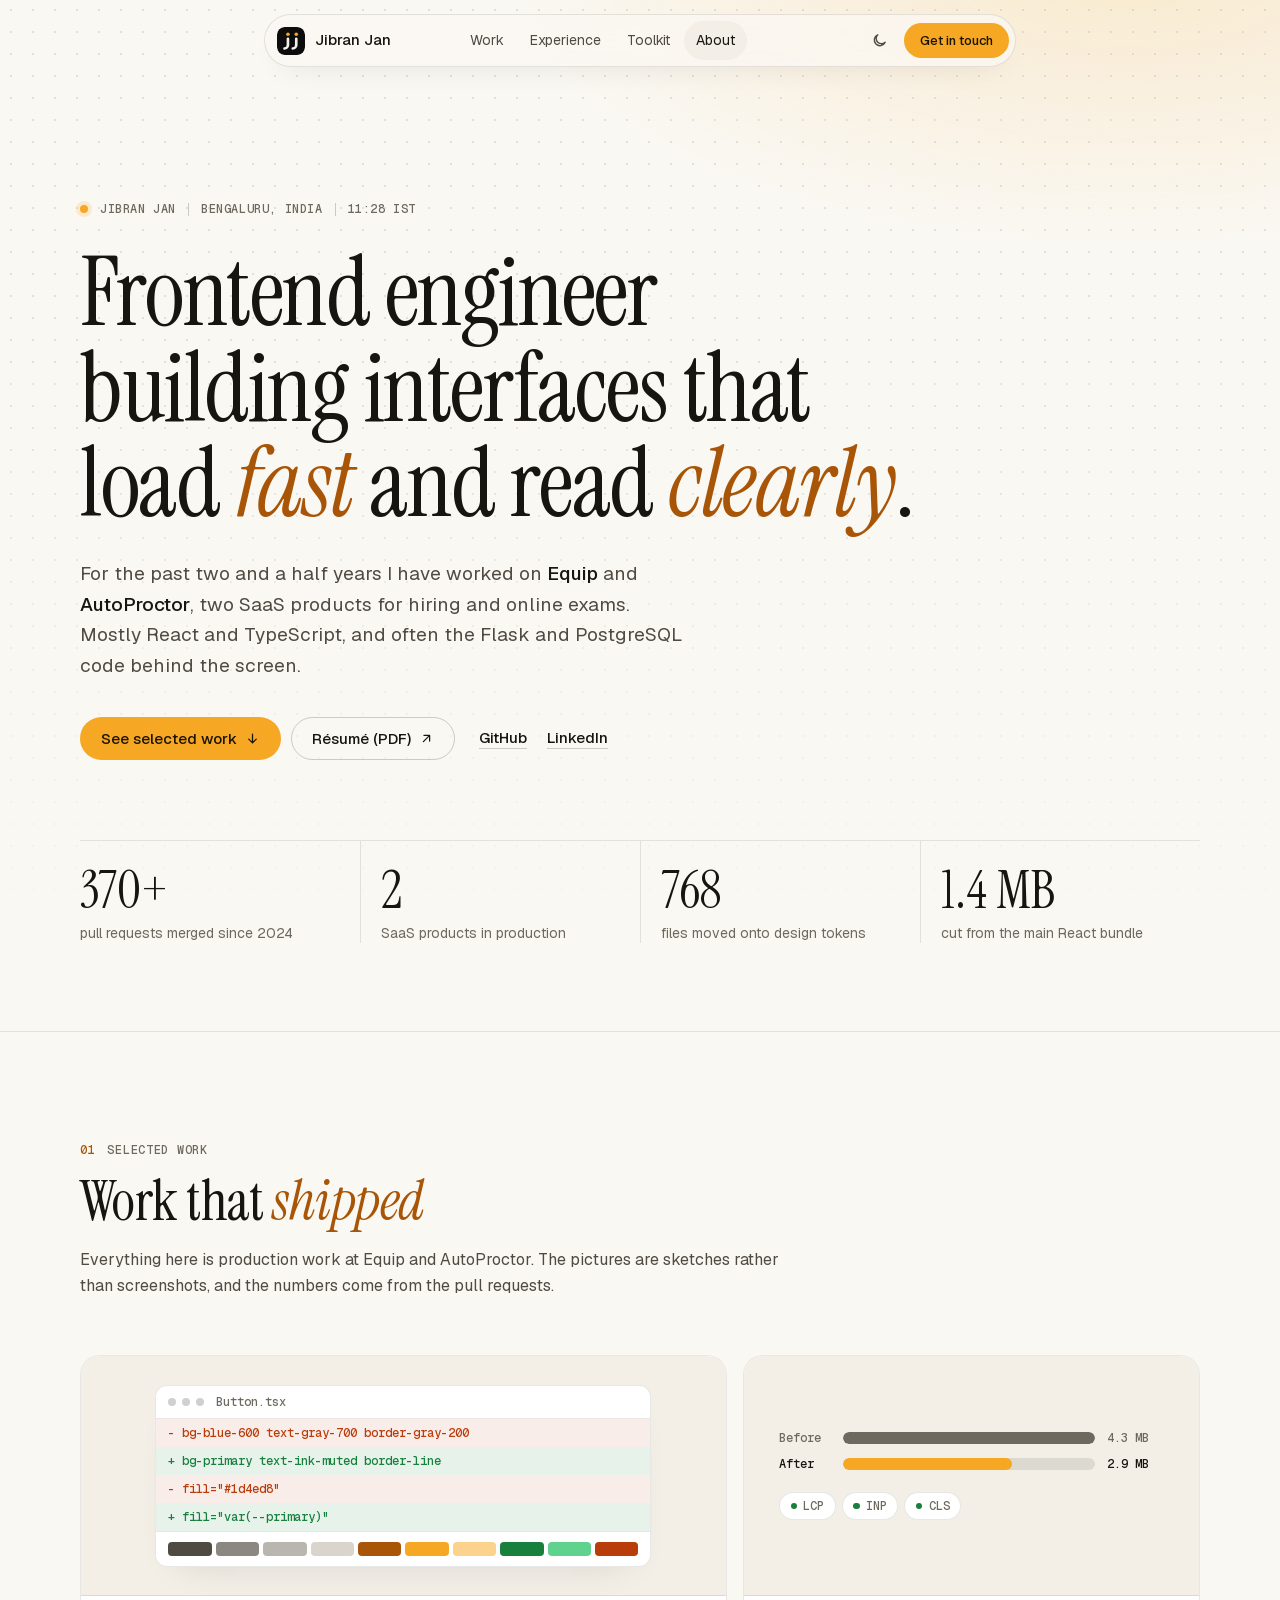
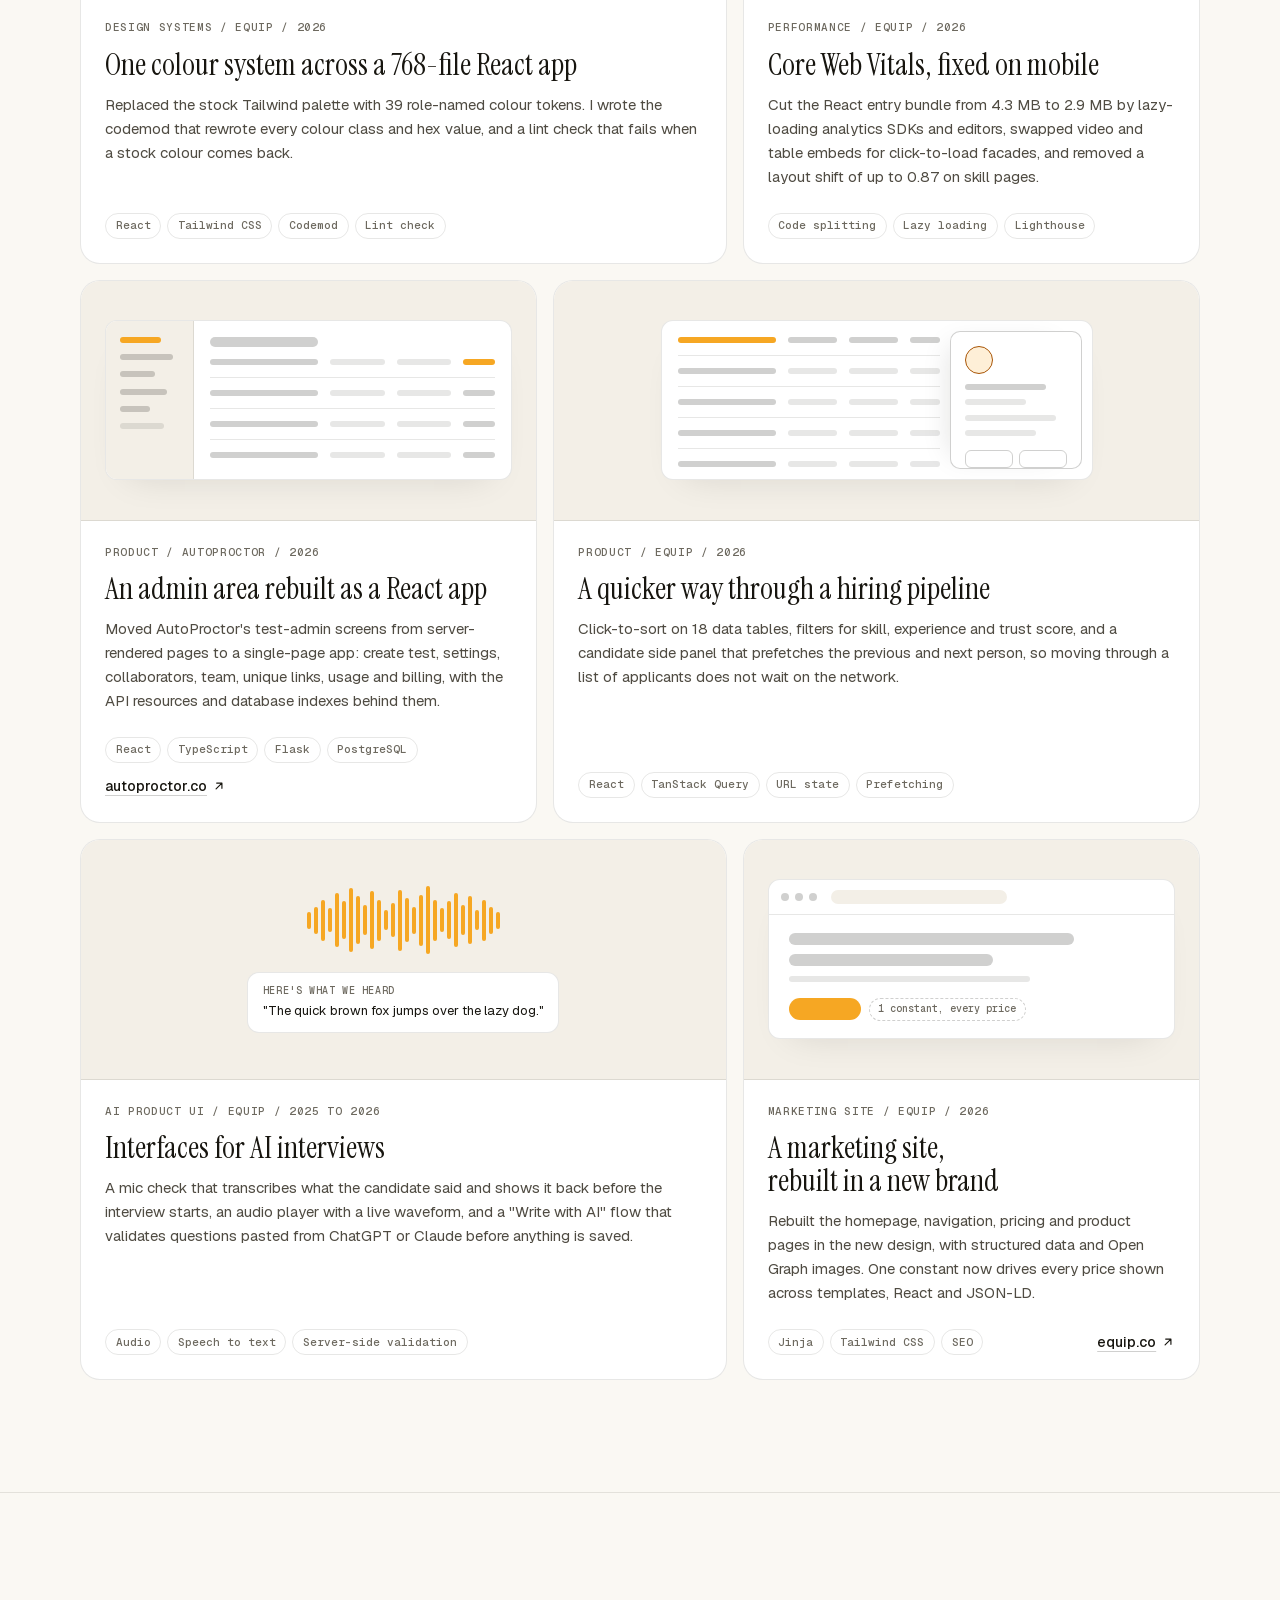
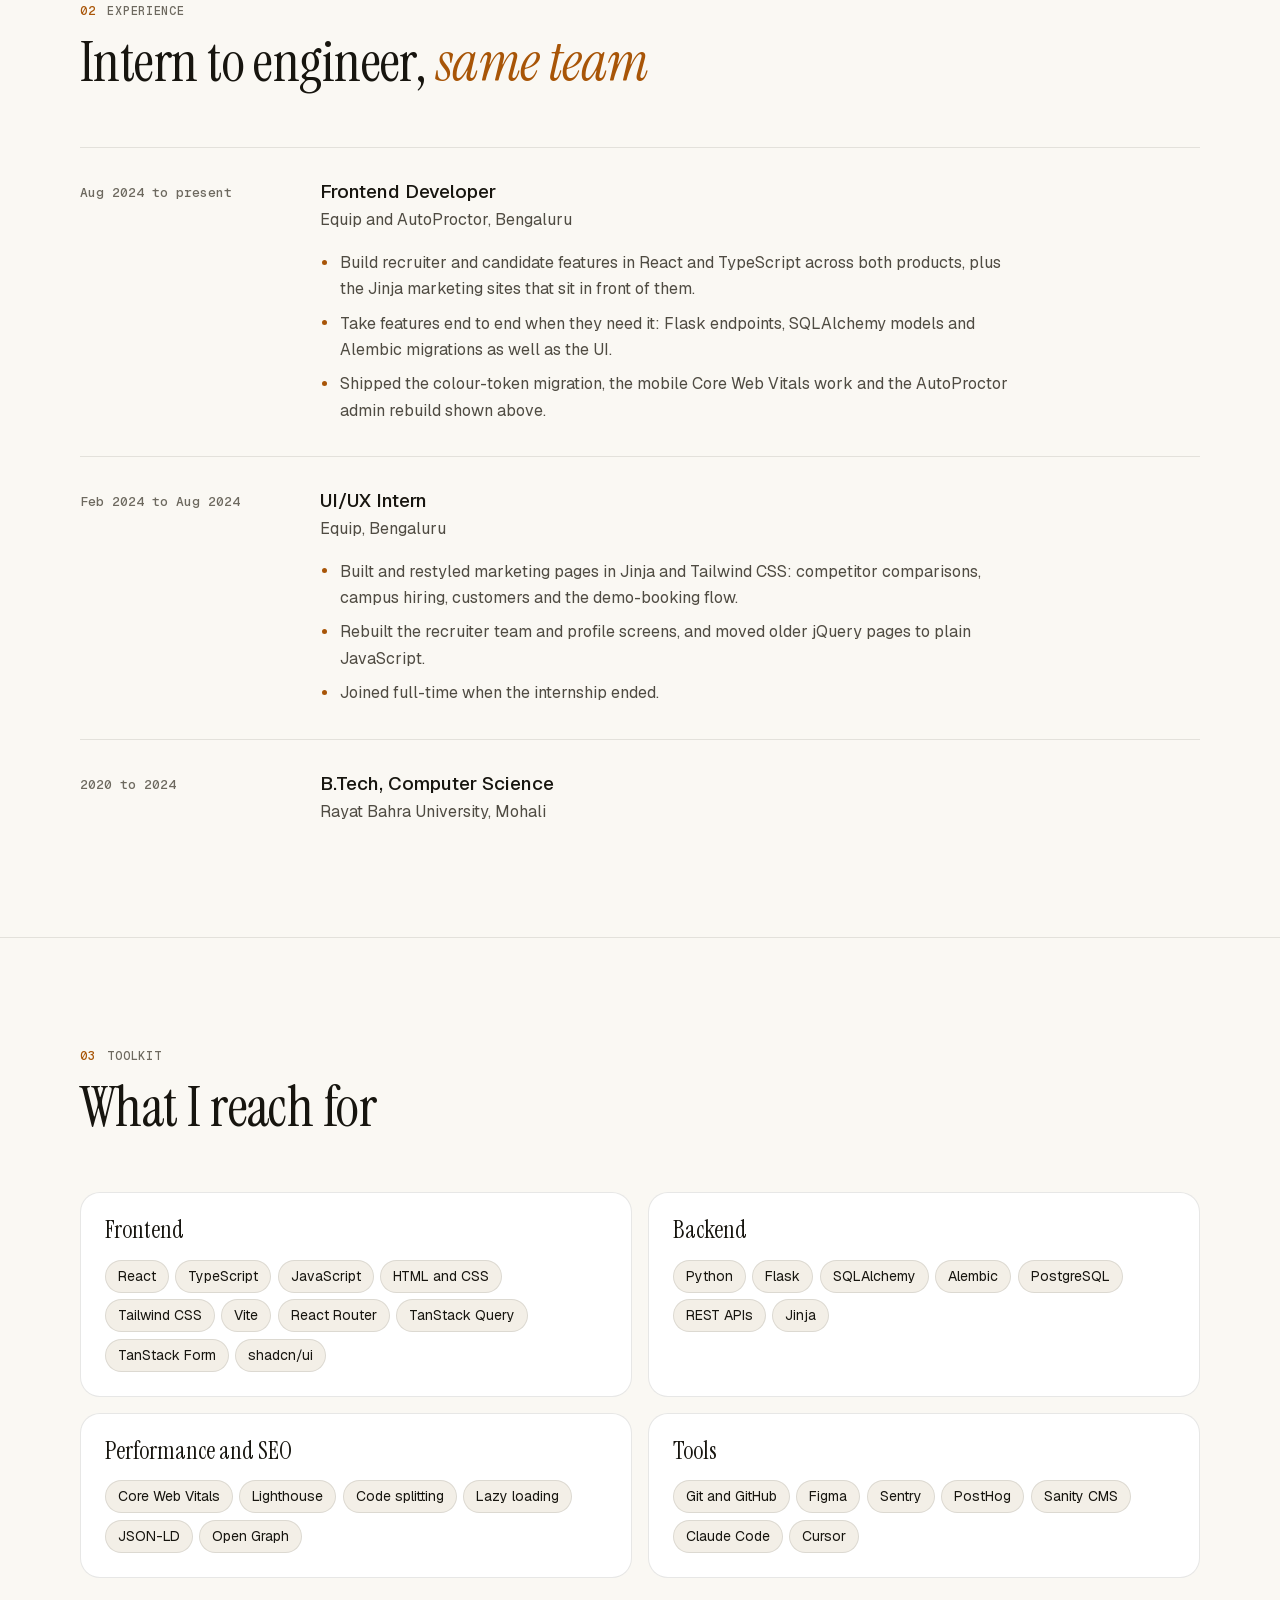
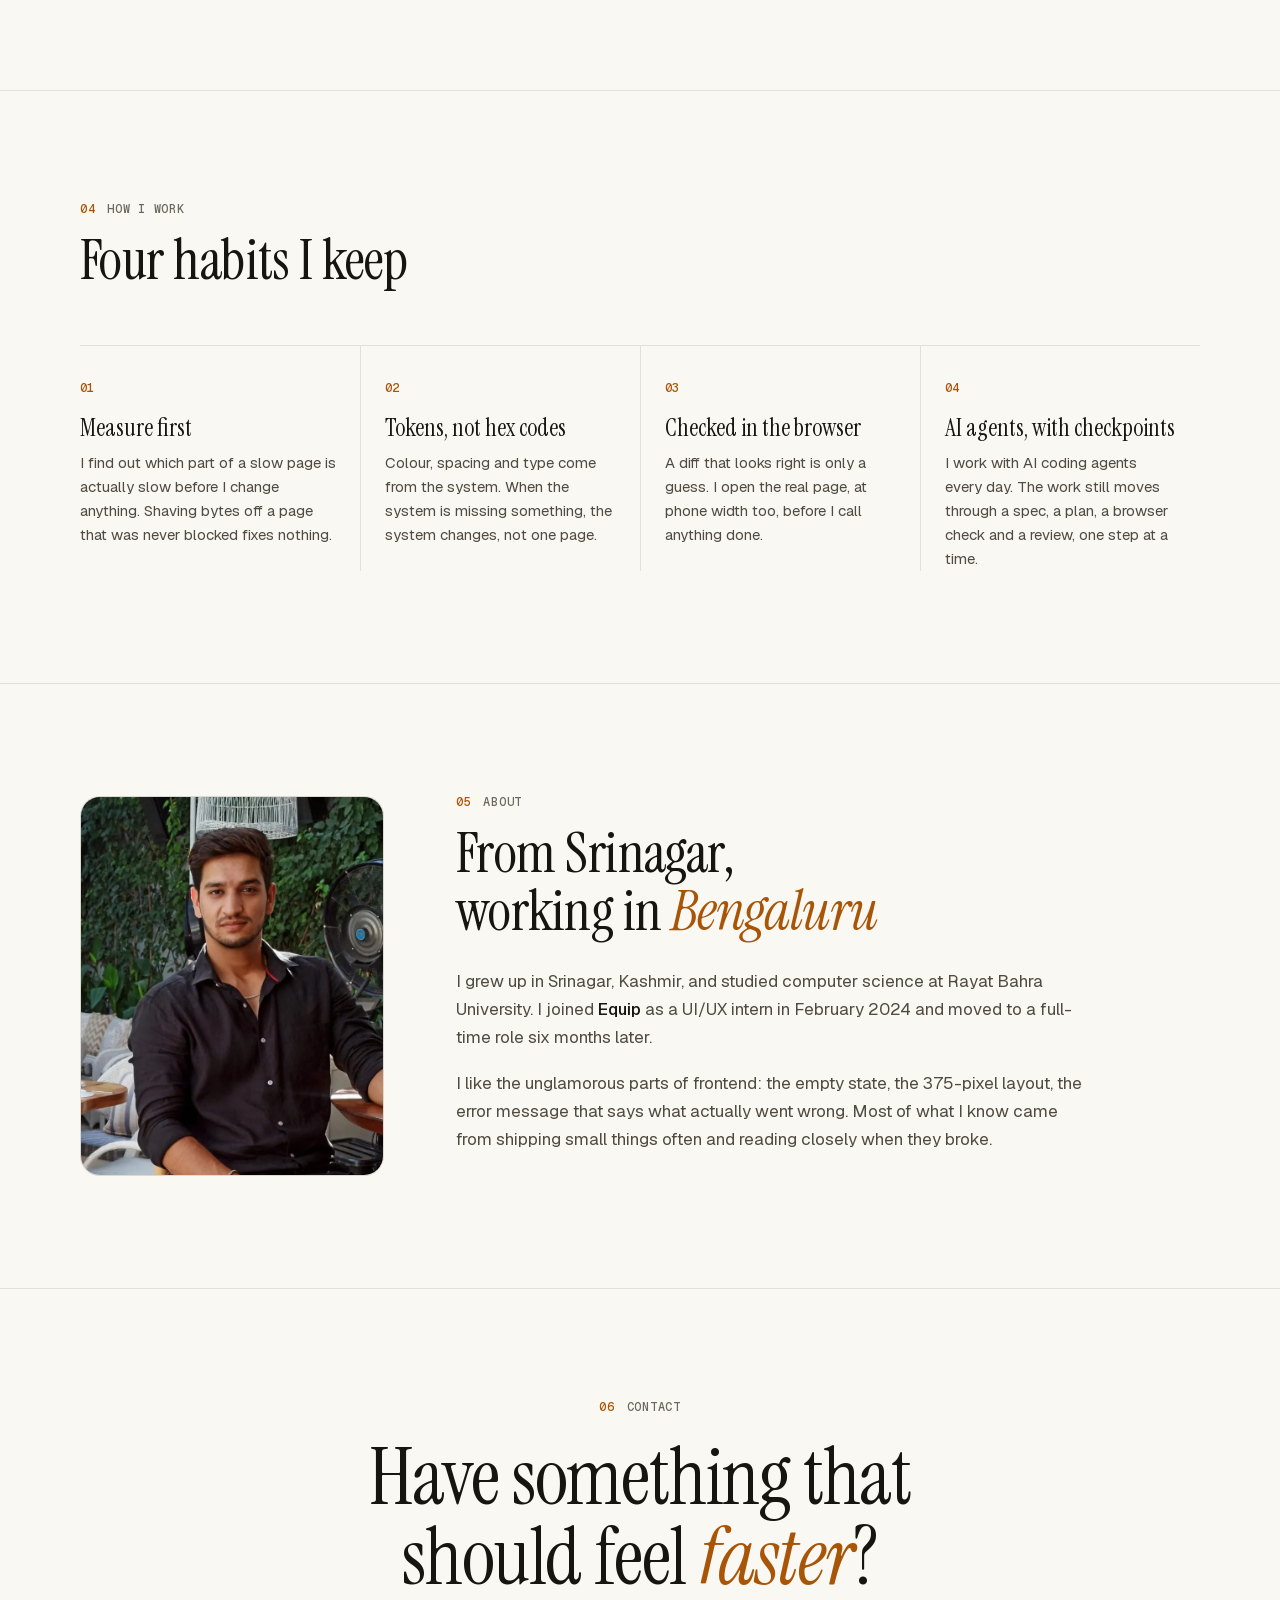
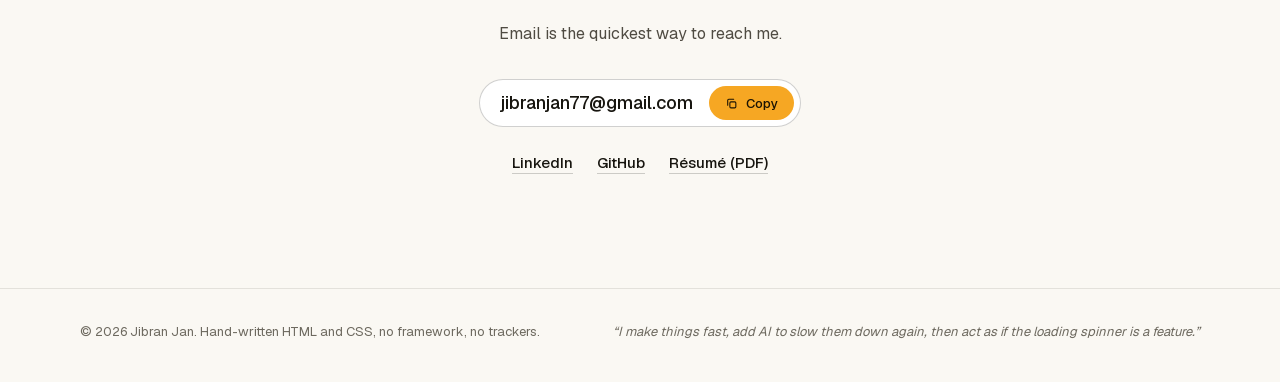
==== index.html @ f4f1143d "Rebuild the portfolio from scratch Replace the 2023 student site with a single-page portfolio built " ====
<!doctype html>
<html lang="en">
  <head>
    <meta charset="utf-8">
    <meta name="viewport" content="width=device-width, initial-scale=1">
    <title>Jibran Jan | Frontend Engineer</title>
    <meta name="description" content="Jibran Jan is a frontend engineer in Bengaluru building React and TypeScript interfaces for Equip and AutoProctor: product UI, web performance and design systems.">
    <meta name="author" content="Jibran Jan">
    <link rel="canonical" href="https://jibranjan.github.io/Portfolio./">

    <meta name="theme-color" content="#faf8f3" media="(prefers-color-scheme: light)">
    <meta name="theme-color" content="#0c0c0d" media="(prefers-color-scheme: dark)">

    <meta property="og:type" content="website">
    <meta property="og:title" content="Jibran Jan | Frontend Engineer">
    <meta property="og:description" content="React and TypeScript interfaces that load fast and read clearly. Product UI, web performance and design systems.">
    <meta property="og:url" content="https://jibranjan.github.io/Portfolio./">
    <meta property="og:image" content="https://jibranjan.github.io/Portfolio./og.png">
    <meta property="og:image:width" content="1200">
    <meta property="og:image:height" content="630">
    <meta name="twitter:card" content="summary_large_image">

    <link rel="icon" href="favicon.ico" sizes="32x32">
    <link rel="icon" href="favicon.svg" type="image/svg+xml">
    <link rel="apple-touch-icon" href="apple-touch-icon.png">

    <link rel="preload" href="assets/fonts/geist-latin.woff2" as="font" type="font/woff2" crossorigin>
    <link rel="preload" href="assets/fonts/instrument-serif-latin.woff2" as="font" type="font/woff2" crossorigin>
    <link rel="stylesheet" href="assets/css/styles.css">

    <script>
      (function () {
        var root = document.documentElement;
        var stored = null;
        try {
          stored = localStorage.getItem("theme");
        } catch (error) {}
        root.dataset.theme = stored || (matchMedia("(prefers-color-scheme: light)").matches ? "light" : "dark");
        root.classList.add("js");
      })();
    </script>

    <script type="application/ld+json">
      {
        "@context": "https://schema.org",
        "@type": "Person",
        "name": "Jibran Jan",
        "jobTitle": "Frontend Engineer",
        "url": "https://jibranjan.github.io/Portfolio./",
        "image": "https://jibranjan.github.io/Portfolio./assets/img/jibran.webp",
        "address": { "@type": "PostalAddress", "addressLocality": "Bengaluru", "addressCountry": "IN" },
        "alumniOf": { "@type": "CollegeOrUniversity", "name": "Rayat Bahra University" },
        "worksFor": { "@type": "Organization", "name": "Equip", "url": "https://equip.co/" },
        "sameAs": ["https://www.linkedin.com/in/jibran-jan/", "https://github.com/jibranjan"],
        "knowsAbout": ["React", "TypeScript", "JavaScript", "Tailwind CSS", "Web performance", "Design systems", "Python", "Flask", "PostgreSQL"]
      }
    </script>
  </head>

  <body>
    <a class="skip-link" href="#main">Skip to content</a>

    <svg class="sprite" width="0" height="0" aria-hidden="true">
      <symbol id="i-arrow-up-right" viewBox="0 0 24 24"><path d="M7 17 17 7M8 7h9v9"/></symbol>
      <symbol id="i-arrow-down" viewBox="0 0 24 24"><path d="M12 5v14M6 13l6 6 6-6"/></symbol>
      <symbol id="i-sun" viewBox="0 0 24 24"><circle cx="12" cy="12" r="4"/><path d="M12 2v2M12 20v2M4.9 4.9l1.4 1.4M17.7 17.7l1.4 1.4M2 12h2M20 12h2M4.9 19.1l1.4-1.4M17.7 6.3l1.4-1.4"/></symbol>
      <symbol id="i-moon" viewBox="0 0 24 24"><path d="M20 14.5A8 8 0 1 1 9.5 4a6.5 6.5 0 0 0 10.5 10.5Z"/></symbol>
      <symbol id="i-copy" viewBox="0 0 24 24"><rect x="9" y="9" width="11" height="11" rx="2"/><path d="M5 15V6a2 2 0 0 1 2-2h9"/></symbol>
    </svg>

    <header class="site-header">
      <nav class="nav" aria-label="Main">
        <a class="nav__brand" href="#top" aria-label="Jibran Jan, back to top">
          <svg viewBox="0 0 64 64" aria-hidden="true">
            <rect width="64" height="64" rx="16" fill="#0c0c0d"/>
            <g fill="none" stroke="#f3f1ec" stroke-width="6" stroke-linecap="round">
              <path d="M25 27v14a8 8 0 0 1-8 8"/>
              <path d="M44 27v14a8 8 0 0 1-8 8"/>
            </g>
            <g fill="#f6a723">
              <circle cx="25" cy="16.5" r="4"/>
              <circle cx="44" cy="16.5" r="4"/>
            </g>
          </svg>
          Jibran Jan
        </a>

        <ul class="nav__links" data-nav>
          <li><a href="#work">Work</a></li>
          <li><a href="#experience">Experience</a></li>
          <li><a href="#toolkit">Toolkit</a></li>
          <li><a href="#about">About</a></li>
        </ul>

        <div class="nav__actions">
          <button class="theme-toggle" type="button" data-theme-toggle aria-label="Switch theme">
            <svg class="icon icon--sun" aria-hidden="true"><use href="#i-sun"/></svg>
            <svg class="icon icon--moon" aria-hidden="true"><use href="#i-moon"/></svg>
          </button>
          <a class="btn btn--primary btn--small" href="#contact">Get in touch</a>
        </div>
      </nav>
    </header>

    <main id="main">
      <section class="hero" id="top">
        <div class="container">
          <p class="eyebrow">
            <span class="eyebrow__dot" aria-hidden="true"></span>
            Jibran Jan
            <span class="eyebrow__sep" aria-hidden="true"></span>
            Bengaluru, India
            <span class="eyebrow__sep" aria-hidden="true"></span>
            <span data-clock>IST, UTC+5:30</span>
          </p>

          <h1>Frontend engineer building interfaces that load <em>fast</em> and read <em>clearly</em>.</h1>

          <p class="hero__lede">
            For the past two and a half years I have worked on <strong>Equip</strong> and <strong>AutoProctor</strong>,
            two SaaS products for hiring and online exams. Mostly React and TypeScript, and often the Flask and
            PostgreSQL code behind the screen.
          </p>

          <div class="hero__actions">
            <div class="hero__buttons">
              <a class="btn btn--primary" href="#work">
                See selected work
                <svg class="icon" aria-hidden="true"><use href="#i-arrow-down"/></svg>
              </a>
              <a class="btn btn--ghost" href="resume/Jibran-Jan-Resume.pdf">
                Résumé (PDF)
                <svg class="icon" aria-hidden="true"><use href="#i-arrow-up-right"/></svg>
              </a>
            </div>
            <div class="hero__links">
              <a class="link" href="https://github.com/jibranjan" rel="me noopener">GitHub</a>
              <a class="link" href="https://www.linkedin.com/in/jibran-jan/" rel="me noopener">LinkedIn</a>
            </div>
          </div>

          <ul class="stats">
            <li><strong>370+</strong><span>pull requests merged since 2024</span></li>
            <li><strong>2</strong><span>SaaS products in production</span></li>
            <li><strong>768</strong><span>files moved onto design tokens</span></li>
            <li><strong>1.4 MB</strong><span>cut from the main React bundle</span></li>
          </ul>
        </div>
      </section>

      <section class="section" id="work">
        <div class="container">
          <header class="section__head reveal">
            <p class="label"><span>01</span> Selected work</p>
            <h2>Work that <em>shipped</em></h2>
            <p>
              Everything here is production work at Equip and AutoProctor. The pictures are sketches rather than
              screenshots, and the numbers come from the pull requests.
            </p>
          </header>

          <div class="bento">
            <article class="card card--wide reveal">
              <div class="card__art" aria-hidden="true">
                <div class="diff">
                  <div class="diff__bar"><i></i><i></i><i></i><span>Button.tsx</span></div>
                  <p class="del">- bg-blue-600 text-gray-700 border-gray-200</p>
                  <p class="add">+ bg-primary text-ink-muted border-line</p>
                  <p class="del">- fill="#1d4ed8"</p>
                  <p class="add">+ fill="var(--primary)"</p>
                  <div class="swatches">
                    <i style="--c: #4f4b42"></i><i style="--c: #8b8881"></i><i style="--c: #b9b6af"></i>
                    <i style="--c: #d9d5cc"></i><i style="--c: #a85507"></i><i style="--c: #f6a723"></i>
                    <i style="--c: #fbd38d"></i><i style="--c: #17803d"></i><i style="--c: #5fd38d"></i>
                    <i style="--c: #b93c0b"></i>
                  </div>
                </div>
              </div>
              <div class="card__body">
                <p class="card__meta">Design systems / Equip / 2026</p>
                <h3>One colour system across a 768-file React app</h3>
                <p>
                  Replaced the stock Tailwind palette with 39 role-named colour tokens. I wrote the codemod that
                  rewrote every colour class and hex value, and a lint check that fails when a stock colour comes back.
                </p>
                <div class="card__foot">
                  <ul class="tags">
                    <li>React</li>
                    <li>Tailwind CSS</li>
                    <li>Codemod</li>
                    <li>Lint check</li>
                  </ul>
                </div>
              </div>
            </article>

            <article class="card card--narrow reveal">
              <div class="card__art" aria-hidden="true">
                <div class="bars">
                  <div class="bars__row">
                    <span>Before</span>
                    <span class="bars__track"><span class="bars__fill" style="--w: 100%"></span></span>
                    <span>4.3 MB</span>
                  </div>
                  <div class="bars__row bars__row--after">
                    <span>After</span>
                    <span class="bars__track"><span class="bars__fill" style="--w: 67%"></span></span>
                    <span>2.9 MB</span>
                  </div>
                  <ul class="vitals">
                    <li>LCP</li>
                    <li>INP</li>
                    <li>CLS</li>
                  </ul>
                </div>
              </div>
              <div class="card__body">
                <p class="card__meta">Performance / Equip / 2026</p>
                <h3>Core Web Vitals, fixed on mobile</h3>
                <p>
                  Cut the React entry bundle from 4.3 MB to 2.9 MB by lazy-loading analytics SDKs and editors,
                  swapped video and table embeds for click-to-load facades, and removed a layout shift of up to
                  0.87 on skill pages.
                </p>
                <div class="card__foot">
                  <ul class="tags">
                    <li>Code splitting</li>
                    <li>Lazy loading</li>
                    <li>Lighthouse</li>
                  </ul>
                </div>
              </div>
            </article>

            <article class="card card--narrow reveal">
              <div class="card__art" aria-hidden="true">
                <div class="wf wf--admin">
                  <div class="wf__side">
                    <b class="is-accent" style="width: 70%"></b>
                    <b style="width: 90%"></b>
                    <b style="width: 60%"></b>
                    <b style="width: 80%"></b>
                    <b style="width: 50%"></b>
                    <b class="is-faint" style="width: 75%"></b>
                  </div>
                  <div class="wf__main">
                    <b style="width: 38%; height: 0.625rem"></b>
                    <div class="wf__row"><b></b><b class="is-faint"></b><b class="is-faint"></b><b class="is-accent"></b></div>
                    <div class="wf__row"><b></b><b class="is-faint"></b><b class="is-faint"></b><b></b></div>
                    <div class="wf__row"><b></b><b class="is-faint"></b><b class="is-faint"></b><b></b></div>
                    <div class="wf__row"><b></b><b class="is-faint"></b><b class="is-faint"></b><b></b></div>
                  </div>
                </div>
              </div>
              <div class="card__body">
                <p class="card__meta">Product / AutoProctor / 2026</p>
                <h3>An admin area rebuilt as a React app</h3>
                <p>
                  Moved AutoProctor's test-admin screens from server-rendered pages to a single-page app: create
                  test, settings, collaborators, team, unique links, usage and billing, with the API resources and
                  database indexes behind them.
                </p>
                <div class="card__foot">
                  <ul class="tags">
                    <li>React</li>
                    <li>TypeScript</li>
                    <li>Flask</li>
                    <li>PostgreSQL</li>
                  </ul>
                  <a class="link" href="https://www.autoproctor.co/" target="_blank" rel="noopener noreferrer">
                    autoproctor.co
                    <svg class="icon" aria-hidden="true"><use href="#i-arrow-up-right"/></svg>
                  </a>
                </div>
              </div>
            </article>

            <article class="card card--wide reveal">
              <div class="card__art" aria-hidden="true">
                <div class="wf wf--table">
                  <div class="wf__main">
                    <div class="wf__row"><b class="is-accent"></b><b></b><b></b><b></b></div>
                    <div class="wf__row"><b></b><b class="is-faint"></b><b class="is-faint"></b><b class="is-faint"></b></div>
                    <div class="wf__row"><b></b><b class="is-faint"></b><b class="is-faint"></b><b class="is-faint"></b></div>
                    <div class="wf__row"><b></b><b class="is-faint"></b><b class="is-faint"></b><b class="is-faint"></b></div>
                    <div class="wf__row"><b></b><b class="is-faint"></b><b class="is-faint"></b><b class="is-faint"></b></div>
                  </div>
                  <div class="wf__panel">
                    <span class="wf__avatar"></span>
                    <b style="width: 80%"></b>
                    <b class="is-faint" style="width: 60%"></b>
                    <b class="is-faint" style="width: 90%"></b>
                    <b class="is-faint" style="width: 70%"></b>
                    <div class="wf__pager"><i></i><i></i></div>
                  </div>
                </div>
              </div>
              <div class="card__body">
                <p class="card__meta">Product / Equip / 2026</p>
                <h3>A quicker way through a hiring pipeline</h3>
                <p>
                  Click-to-sort on 18 data tables, filters for skill, experience and trust score, and a candidate
                  side panel that prefetches the previous and next person, so moving through a list of applicants
                  does not wait on the network.
                </p>
                <div class="card__foot">
                  <ul class="tags">
                    <li>React</li>
                    <li>TanStack Query</li>
                    <li>URL state</li>
                    <li>Prefetching</li>
                  </ul>
                </div>
              </div>
            </article>

            <article class="card card--wide reveal">
              <div class="card__art" aria-hidden="true">
                <div class="voice">
                  <div class="wave">
                    <i style="--h: 0.25; --i: 0"></i><i style="--h: 0.4; --i: 1"></i><i style="--h: 0.6; --i: 2"></i>
                    <i style="--h: 0.35; --i: 3"></i><i style="--h: 0.8; --i: 4"></i><i style="--h: 0.55; --i: 5"></i>
                    <i style="--h: 0.95; --i: 6"></i><i style="--h: 0.7; --i: 7"></i><i style="--h: 0.45; --i: 8"></i>
                    <i style="--h: 0.85; --i: 9"></i><i style="--h: 0.6; --i: 10"></i><i style="--h: 0.3; --i: 11"></i>
                    <i style="--h: 0.5; --i: 12"></i><i style="--h: 0.9; --i: 13"></i><i style="--h: 0.65; --i: 14"></i>
                    <i style="--h: 0.4; --i: 15"></i><i style="--h: 0.75; --i: 16"></i><i style="--h: 1; --i: 17"></i>
                    <i style="--h: 0.6; --i: 18"></i><i style="--h: 0.35; --i: 19"></i><i style="--h: 0.55; --i: 20"></i>
                    <i style="--h: 0.8; --i: 21"></i><i style="--h: 0.45; --i: 22"></i><i style="--h: 0.7; --i: 23"></i>
                    <i style="--h: 0.3; --i: 24"></i><i style="--h: 0.6; --i: 25"></i><i style="--h: 0.4; --i: 26"></i>
                    <i style="--h: 0.25; --i: 27"></i>
                  </div>
                  <p class="heard"><span>Here's what we heard</span>"The quick brown fox jumps over the lazy dog."</p>
                </div>
              </div>
              <div class="card__body">
                <p class="card__meta">AI product UI / Equip / 2025 to 2026</p>
                <h3>Interfaces for AI interviews</h3>
                <p>
                  A mic check that transcribes what the candidate said and shows it back before the interview
                  starts, an audio player with a live waveform, and a "Write with AI" flow that validates questions
                  pasted from ChatGPT or Claude before anything is saved.
                </p>
                <div class="card__foot">
                  <ul class="tags">
                    <li>Audio</li>
                    <li>Speech to text</li>
                    <li>Server-side validation</li>
                  </ul>
                </div>
              </div>
            </article>

            <article class="card card--narrow reveal">
              <div class="card__art" aria-hidden="true">
                <div class="wf wf--browser">
                  <div class="wf__chrome"><i></i><i></i><i></i><span></span></div>
                  <div class="wf__hero">
                    <b></b>
                    <b></b>
                    <b class="is-faint"></b>
                    <div class="wf__cta"><i></i><span>1 constant, every price</span></div>
                  </div>
                </div>
              </div>
              <div class="card__body">
                <p class="card__meta">Marketing site / Equip / 2026</p>
                <h3>A marketing site, rebuilt in a new brand</h3>
                <p>
                  Rebuilt the homepage, navigation, pricing and product pages in the new design, with structured
                  data and Open Graph images. One constant now drives every price shown across templates, React
                  and JSON-LD.
                </p>
                <div class="card__foot">
                  <ul class="tags">
                    <li>Jinja</li>
                    <li>Tailwind CSS</li>
                    <li>SEO</li>
                  </ul>
                  <a class="link" href="https://equip.co/" target="_blank" rel="noopener noreferrer">
                    equip.co
                    <svg class="icon" aria-hidden="true"><use href="#i-arrow-up-right"/></svg>
                  </a>
                </div>
              </div>
            </article>
          </div>
        </div>
      </section>

      <section class="section" id="experience">
        <div class="container">
          <header class="section__head reveal">
            <p class="label"><span>02</span> Experience</p>
            <h2>Intern to engineer, <em>same team</em></h2>
          </header>

          <article class="xp reveal">
            <p class="xp__when">Aug 2024 to present</p>
            <div>
              <h3>Frontend Developer</h3>
              <p class="xp__org">Equip and AutoProctor, Bengaluru</p>
              <ul class="xp__list">
                <li>Build recruiter and candidate features in React and TypeScript across both products, plus the Jinja marketing sites that sit in front of them.</li>
                <li>Take features end to end when they need it: Flask endpoints, SQLAlchemy models and Alembic migrations as well as the UI.</li>
                <li>Shipped the colour-token migration, the mobile Core Web Vitals work and the AutoProctor admin rebuild shown above.</li>
              </ul>
            </div>
          </article>

          <article class="xp reveal">
            <p class="xp__when">Feb 2024 to Aug 2024</p>
            <div>
              <h3>UI/UX Intern</h3>
              <p class="xp__org">Equip, Bengaluru</p>
              <ul class="xp__list">
                <li>Built and restyled marketing pages in Jinja and Tailwind CSS: competitor comparisons, campus hiring, customers and the demo-booking flow.</li>
                <li>Rebuilt the recruiter team and profile screens, and moved older jQuery pages to plain JavaScript.</li>
                <li>Joined full-time when the internship ended.</li>
              </ul>
            </div>
          </article>

          <article class="xp reveal">
            <p class="xp__when">2020 to 2024</p>
            <div>
              <h3>B.Tech, Computer Science</h3>
              <p class="xp__org">Rayat Bahra University, Mohali</p>
            </div>
          </article>
        </div>
      </section>

      <section class="section" id="toolkit">
        <div class="container">
          <header class="section__head reveal">
            <p class="label"><span>03</span> Toolkit</p>
            <h2>What I reach for</h2>
          </header>

          <div class="toolkit">
            <section class="toolkit__group reveal">
              <h3>Frontend</h3>
              <ul class="chips">
                <li>React</li>
                <li>TypeScript</li>
                <li>JavaScript</li>
                <li>HTML and CSS</li>
                <li>Tailwind CSS</li>
                <li>Vite</li>
                <li>React Router</li>
                <li>TanStack Query</li>
                <li>TanStack Form</li>
                <li>shadcn/ui</li>
              </ul>
            </section>

            <section class="toolkit__group reveal">
              <h3>Backend</h3>
              <ul class="chips">
                <li>Python</li>
                <li>Flask</li>
                <li>SQLAlchemy</li>
                <li>Alembic</li>
                <li>PostgreSQL</li>
                <li>REST APIs</li>
                <li>Jinja</li>
              </ul>
            </section>

            <section class="toolkit__group reveal">
              <h3>Performance and SEO</h3>
              <ul class="chips">
                <li>Core Web Vitals</li>
                <li>Lighthouse</li>
                <li>Code splitting</li>
                <li>Lazy loading</li>
                <li>JSON-LD</li>
                <li>Open Graph</li>
              </ul>
            </section>

            <section class="toolkit__group reveal">
              <h3>Tools</h3>
              <ul class="chips">
                <li>Git and GitHub</li>
                <li>Figma</li>
                <li>Sentry</li>
                <li>PostHog</li>
                <li>Sanity CMS</li>
                <li>Claude Code</li>
                <li>Cursor</li>
              </ul>
            </section>
          </div>
        </div>
      </section>

      <section class="section" id="approach">
        <div class="container">
          <header class="section__head reveal">
            <p class="label"><span>04</span> How I work</p>
            <h2>Four habits I keep</h2>
          </header>

          <ul class="principles">
            <li class="reveal">
              <span>01</span>
              <h3>Measure first</h3>
              <p>I find out which part of a slow page is actually slow before I change anything. Shaving bytes off a page that was never blocked fixes nothing.</p>
            </li>
            <li class="reveal">
              <span>02</span>
              <h3>Tokens, not hex codes</h3>
              <p>Colour, spacing and type come from the system. When the system is missing something, the system changes, not one page.</p>
            </li>
            <li class="reveal">
              <span>03</span>
              <h3>Checked in the browser</h3>
              <p>A diff that looks right is only a guess. I open the real page, at phone width too, before I call anything done.</p>
            </li>
            <li class="reveal">
              <span>04</span>
              <h3>AI agents, with checkpoints</h3>
              <p>I work with AI coding agents every day. The work still moves through a spec, a plan, a browser check and a review, one step at a time.</p>
            </li>
          </ul>
        </div>
      </section>

      <section class="section" id="about">
        <div class="container about">
          <div class="about__photo reveal">
            <img src="assets/img/jibran.webp" width="720" height="900" alt="Jibran Jan" loading="lazy" decoding="async">
          </div>
          <div class="about__text reveal">
            <header class="section__head">
              <p class="label"><span>05</span> About</p>
              <h2>From Srinagar, working in <em>Bengaluru</em></h2>
            </header>
            <p>
              I grew up in Srinagar, Kashmir, and studied computer science at Rayat Bahra University. I joined
              <strong>Equip</strong> as a UI/UX intern in February 2024 and moved to a full-time role six months later.
            </p>
            <p>
              I like the unglamorous parts of frontend: the empty state, the 375-pixel layout, the error message
              that says what actually went wrong. Most of what I know came from shipping small things often and
              reading closely when they broke.
            </p>
          </div>
        </div>
      </section>

      <section class="section" id="contact">
        <div class="container contact reveal">
          <p class="label"><span>06</span> Contact</p>
          <h2>Have something that should feel <em>faster</em>?</h2>
          <p>Email is the quickest way to reach me.</p>
          <div class="contact__email">
            <a href="mailto:jibranjan77@gmail.com">jibranjan77@gmail.com</a>
            <button class="btn btn--primary btn--small" type="button" data-copy="jibranjan77@gmail.com">
              <svg class="icon" aria-hidden="true"><use href="#i-copy"/></svg>
              <span data-copy-label>Copy</span>
            </button>
          </div>
          <div class="contact__links">
            <a class="link" href="https://www.linkedin.com/in/jibran-jan/" rel="me noopener">LinkedIn</a>
            <a class="link" href="https://github.com/jibranjan" rel="me noopener">GitHub</a>
            <a class="link" href="resume/Jibran-Jan-Resume.pdf">Résumé (PDF)</a>
          </div>
        </div>
      </section>
    </main>

    <footer class="site-footer">
      <div class="container">
        <p>&copy; 2026 Jibran Jan. Hand-written HTML and CSS, no framework, no trackers.</p>
        <p><q>I make things fast, add AI to slow them down again, then act as if the loading spinner is a feature.</q></p>
      </div>
    </footer>

    <script type="module" src="assets/js/main.js"></script>
  </body>
</html>
---- assets/css/styles.css ----
/* ------------------------------------------------------------------
   Fonts (self-hosted, latin subset)
------------------------------------------------------------------ */
@font-face {
  font-family: "Geist";
  src: url("../fonts/geist-latin.woff2") format("woff2");
  font-weight: 100 900;
  font-style: normal;
  font-display: swap;
}

@font-face {
  font-family: "Geist Mono";
  src: url("../fonts/geist-mono-latin.woff2") format("woff2");
  font-weight: 100 900;
  font-style: normal;
  font-display: swap;
}

@font-face {
  font-family: "Instrument Serif";
  src: url("../fonts/instrument-serif-latin.woff2") format("woff2");
  font-weight: 400;
  font-style: normal;
  font-display: swap;
}

@font-face {
  font-family: "Instrument Serif";
  src: url("../fonts/instrument-serif-italic-latin.woff2") format("woff2");
  font-weight: 400;
  font-style: italic;
  font-display: swap;
}

/* ------------------------------------------------------------------
   Tokens. Every colour is declared once with light-dark(); the theme
   toggle only flips color-scheme on the root element.
------------------------------------------------------------------ */
:root {
  color-scheme: light dark;

  --bg: light-dark(#faf8f3, #0c0c0d);
  --surface: light-dark(#ffffff, #141415);
  --surface-2: light-dark(#f3efe7, #1a1a1c);
  --line: light-dark(rgb(23 21 15 / 0.1), rgb(255 255 255 / 0.09));
  --line-strong: light-dark(rgb(23 21 15 / 0.2), rgb(255 255 255 / 0.18));
  --ink: light-dark(#17150f, #f3f1ec);
  --ink-2: light-dark(#4f4b42, #b9b6af);
  --ink-3: light-dark(#6d695f, #8b8881);

  --accent: light-dark(#a85507, #f6a723);
  --accent-fill: #f6a723;
  --accent-soft: light-dark(rgb(246 167 35 / 0.18), rgb(246 167 35 / 0.1));
  --on-accent: #1b1303;

  --add: light-dark(#17803d, #5fd38d);
  --add-soft: light-dark(rgb(23 128 61 / 0.1), rgb(95 211 141 / 0.1));
  --del: light-dark(#b93c0b, #f0805a);
  --del-soft: light-dark(rgb(185 60 11 / 0.09), rgb(240 128 90 / 0.1));
  --shadow: light-dark(rgb(23 21 15 / 0.14), rgb(0 0 0 / 0.55));

  --font-sans: "Geist", ui-sans-serif, system-ui, -apple-system, "Segoe UI", sans-serif;
  --font-serif: "Instrument Serif", "Iowan Old Style", Georgia, serif;
  --font-mono: "Geist Mono", ui-monospace, "SF Mono", Menlo, monospace;

  --gutter: clamp(1.25rem, 4vw, 2.5rem);
  --container: 70rem;
  --radius: 1.25rem;
}

:root[data-theme="light"] {
  color-scheme: light;
}

:root[data-theme="dark"] {
  color-scheme: dark;
}

/* ------------------------------------------------------------------
   Base
------------------------------------------------------------------ */
*,
*::before,
*::after {
  box-sizing: border-box;
}

html {
  scroll-behavior: smooth;
  scroll-padding-top: 5.5rem;
  -webkit-text-size-adjust: 100%;
}

body {
  margin: 0;
  background: var(--bg);
  color: var(--ink-2);
  font: 400 1rem/1.65 var(--font-sans);
  -webkit-font-smoothing: antialiased;
  text-rendering: optimizeLegibility;
  overflow-x: clip;
}

h1,
h2,
h3,
p,
ul {
  margin: 0;
}

ul {
  padding: 0;
  list-style: none;
}

a {
  color: inherit;
  text-decoration: none;
}

img,
svg {
  display: block;
  max-width: 100%;
}

::selection {
  background: var(--accent-fill);
  color: var(--on-accent);
}

:focus-visible {
  outline: 2px solid var(--accent);
  outline-offset: 3px;
  border-radius: 0.375rem;
}

.container {
  width: 100%;
  max-width: calc(var(--container) + var(--gutter) * 2);
  margin-inline: auto;
  padding-inline: var(--gutter);
}

.skip-link {
  position: absolute;
  top: 0.75rem;
  left: 0.75rem;
  z-index: 100;
  padding: 0.6rem 1rem;
  border-radius: 999px;
  background: var(--accent-fill);
  color: var(--on-accent);
  font-weight: 500;
  translate: 0 -200%;
}

.skip-link:focus {
  translate: 0 0;
}

.sprite {
  position: absolute;
}

.icon {
  width: 1em;
  height: 1em;
  flex: none;
  fill: none;
  stroke: currentColor;
  stroke-width: 2;
  stroke-linecap: round;
  stroke-linejoin: round;
}

.label {
  display: flex;
  align-items: center;
  gap: 0.75rem;
  font: 500 0.75rem/1 var(--font-mono);
  letter-spacing: 0.06em;
  text-transform: uppercase;
  color: var(--ink-3);
}

.label span {
  color: var(--accent);
}

/* ------------------------------------------------------------------
   Buttons and text links
------------------------------------------------------------------ */
.btn {
  display: inline-flex;
  align-items: center;
  justify-content: center;
  gap: 0.5rem;
  padding: 0.8rem 1.25rem;
  border: 1px solid transparent;
  border-radius: 999px;
  font: 500 0.9375rem/1 var(--font-sans);
  cursor: pointer;
  transition: background-color 0.2s, border-color 0.2s, color 0.2s, translate 0.2s;
}

.btn--primary {
  background: var(--accent-fill);
  color: var(--on-accent);
}

.btn--primary:hover {
  translate: 0 -1px;
  background: color-mix(in srgb, var(--accent-fill) 88%, white);
}

.btn--ghost {
  border-color: var(--line-strong);
  background: transparent;
  color: var(--ink);
}

.btn--ghost:hover {
  border-color: var(--ink-3);
  background: var(--surface-2);
}

.btn--small {
  padding: 0.6rem 0.95rem;
  font-size: 0.8125rem;
}

.link {
  display: inline-flex;
  align-items: center;
  gap: 0.3rem;
  color: var(--ink);
  font-weight: 500;
  text-decoration: underline;
  text-decoration-color: var(--line-strong);
  text-underline-offset: 0.3em;
  transition: text-decoration-color 0.2s, color 0.2s;
}

.link:hover {
  color: var(--accent);
  text-decoration-color: currentColor;
}

/* ------------------------------------------------------------------
   Header
------------------------------------------------------------------ */
.site-header {
  position: sticky;
  top: 0;
  z-index: 50;
  padding: 0.875rem var(--gutter) 0;
  pointer-events: none;
}

.nav {
  pointer-events: auto;
  display: flex;
  align-items: center;
  gap: 0.25rem;
  max-width: 47rem;
  margin-inline: auto;
  padding: 0.375rem 0.375rem 0.375rem 0.75rem;
  border: 1px solid var(--line);
  border-radius: 999px;
  background: color-mix(in srgb, var(--bg) 76%, transparent);
  backdrop-filter: blur(16px) saturate(1.5);
  -webkit-backdrop-filter: blur(16px) saturate(1.5);
  box-shadow: 0 12px 32px -18px var(--shadow);
}

.nav__brand {
  display: inline-flex;
  align-items: center;
  gap: 0.6rem;
  padding: 0.25rem 0.5rem 0.25rem 0;
  color: var(--ink);
  font-weight: 500;
  font-size: 0.9375rem;
}

.nav__brand svg {
  width: 1.75rem;
  height: 1.75rem;
  border-radius: 0.5rem;
}

.nav__links {
  display: flex;
  gap: 0.125rem;
  margin-inline: auto;
}

.nav__links a {
  display: block;
  padding: 0.5rem 0.75rem;
  border-radius: 999px;
  font-size: 0.875rem;
  color: var(--ink-2);
  transition: color 0.2s, background-color 0.2s;
}

.nav__links a:hover,
.nav__links a[aria-current] {
  color: var(--ink);
  background: var(--surface-2);
}

.nav__actions {
  display: flex;
  align-items: center;
  gap: 0.375rem;
  margin-left: auto;
}

.theme-toggle {
  display: none;
  place-items: center;
  width: 2.25rem;
  height: 2.25rem;
  border: 0;
  border-radius: 50%;
  background: transparent;
  color: var(--ink-2);
  font-size: 1.0625rem;
  cursor: pointer;
  transition: color 0.2s, background-color 0.2s;
}

.js .theme-toggle {
  display: grid;
}

.theme-toggle:hover {
  color: var(--ink);
  background: var(--surface-2);
}

[data-theme="dark"] .theme-toggle .icon--moon,
[data-theme="light"] .theme-toggle .icon--sun {
  display: none;
}

/* ------------------------------------------------------------------
   Hero
------------------------------------------------------------------ */
.hero {
  position: relative;
  padding-block: clamp(4rem, 10vw, 8rem) clamp(3.5rem, 7vw, 5.5rem);
}

.hero::before {
  content: "";
  position: absolute;
  inset: -7rem 0 0;
  z-index: -1;
  background:
    radial-gradient(56rem 26rem at 88% 0%, var(--accent-soft), transparent 70%),
    radial-gradient(var(--line) 1px, transparent 1px) 0 0 / 22px 22px;
  mask-image: linear-gradient(to bottom, #000 35%, transparent 96%);
  -webkit-mask-image: linear-gradient(to bottom, #000 35%, transparent 96%);
}

.eyebrow {
  display: inline-flex;
  flex-wrap: wrap;
  align-items: center;
  gap: 0.5rem 0.75rem;
  font: 500 0.75rem/1.4 var(--font-mono);
  letter-spacing: 0.05em;
  text-transform: uppercase;
  color: var(--ink-3);
}

.eyebrow__dot {
  width: 0.5rem;
  height: 0.5rem;
  border-radius: 50%;
  background: var(--accent-fill);
  box-shadow: 0 0 0 4px var(--accent-soft);
}

.eyebrow__sep {
  width: 1px;
  height: 0.8rem;
  background: var(--line-strong);
}

.hero h1 {
  max-width: 19ch;
  margin-top: 1.5rem;
  font: 400 clamp(2.875rem, 7.6vw, 6.125rem) / 0.98 var(--font-serif);
  letter-spacing: -0.015em;
  color: var(--ink);
  text-wrap: balance;
}

.hero h1 em {
  color: var(--accent);
}

.hero__lede {
  max-width: 38rem;
  margin-top: 1.75rem;
  font-size: clamp(1.0625rem, 1.5vw, 1.1875rem);
  line-height: 1.6;
}

.hero__lede strong {
  color: var(--ink);
  font-weight: 500;
}

.hero__actions {
  display: flex;
  flex-wrap: wrap;
  align-items: center;
  gap: 0.75rem 1.5rem;
  margin-top: 2.25rem;
}

.hero__buttons {
  display: flex;
  flex-wrap: wrap;
  gap: 0.625rem;
}

.hero__links {
  display: flex;
  gap: 1.25rem;
  font-size: 0.9375rem;
}

.stats {
  display: grid;
  grid-template-columns: repeat(4, 1fr);
  margin-top: clamp(3rem, 7vw, 5rem);
  border-top: 1px solid var(--line);
}

.stats li {
  padding: 1.5rem 1.25rem 0 0;
}

.stats li + li {
  padding-left: 1.25rem;
  border-left: 1px solid var(--line);
}

.stats strong {
  display: block;
  font: 400 clamp(2.25rem, 4vw, 3.25rem) / 1 var(--font-serif);
  color: var(--ink);
}

.stats span {
  display: block;
  margin-top: 0.5rem;
  font-size: 0.875rem;
  line-height: 1.4;
  color: var(--ink-3);
}

/* ------------------------------------------------------------------
   Sections
------------------------------------------------------------------ */
.section {
  padding-block: clamp(4rem, 9vw, 7rem);
  border-top: 1px solid var(--line);
}

.section__head {
  display: grid;
  gap: 1rem;
  max-width: 44rem;
  margin-bottom: clamp(2rem, 5vw, 3.5rem);
}

.section__head h2 {
  font: 400 clamp(2.125rem, 4.6vw, 3.5rem) / 1.04 var(--font-serif);
  letter-spacing: -0.01em;
  color: var(--ink);
  text-wrap: balance;
}

.section__head h2 em {
  color: var(--accent);
}

/* ------------------------------------------------------------------
   Work cards
------------------------------------------------------------------ */
.bento {
  display: grid;
  grid-template-columns: repeat(12, 1fr);
  gap: 1rem;
}

.card {
  position: relative;
  isolation: isolate;
  display: flex;
  flex-direction: column;
  grid-column: span 6;
  overflow: hidden;
  border: 1px solid var(--line);
  border-radius: var(--radius);
  background: var(--surface);
  transition: border-color 0.25s;
}

.card--wide {
  grid-column: span 7;
}

.card--narrow {
  grid-column: span 5;
}

.card::after {
  content: "";
  position: absolute;
  inset: 0;
  z-index: 1;
  background: radial-gradient(26rem circle at var(--mx, 50%) var(--my, 0%), var(--accent-soft), transparent 65%);
  opacity: 0;
  pointer-events: none;
  transition: opacity 0.3s;
}

.card:hover {
  border-color: var(--line-strong);
}

.card:hover::after {
  opacity: 1;
}

.card__art {
  display: grid;
  place-items: center;
  height: 15rem;
  padding: 1.5rem;
  border-bottom: 1px solid var(--line);
  background: var(--surface-2);
}

.card__body {
  display: flex;
  flex: 1;
  flex-direction: column;
  gap: 0.75rem;
  padding: 1.5rem;
}

.card__meta {
  font: 500 0.6875rem/1.4 var(--font-mono);
  letter-spacing: 0.06em;
  text-transform: uppercase;
  color: var(--ink-3);
}

.card h3 {
  font: 400 clamp(1.5rem, 2.4vw, 1.875rem) / 1.1 var(--font-serif);
  color: var(--ink);
  text-wrap: balance;
}

.card__body > p:not(.card__meta) {
  font-size: 0.9375rem;
  line-height: 1.6;
}

.card__foot {
  display: flex;
  flex-wrap: wrap;
  align-items: center;
  justify-content: space-between;
  gap: 0.75rem;
  margin-top: auto;
  padding-top: 0.75rem;
}

.card__foot .link {
  position: relative;
  z-index: 2;
  font-size: 0.875rem;
}

.tags {
  display: flex;
  flex-wrap: wrap;
  gap: 0.375rem;
}

.tags li {
  padding: 0.4rem 0.6rem;
  border: 1px solid var(--line);
  border-radius: 999px;
  font: 500 0.6875rem/1 var(--font-mono);
  color: var(--ink-3);
}

/* --- Card art: colour-token diff --- */
.diff {
  width: 100%;
  max-width: 31rem;
  overflow: hidden;
  border: 1px solid var(--line);
  border-radius: 0.75rem;
  background: var(--surface);
  font: 500 0.75rem/1 var(--font-mono);
  box-shadow: 0 18px 36px -24px var(--shadow);
}

.diff__bar {
  display: flex;
  align-items: center;
  gap: 0.375rem;
  padding: 0.625rem 0.75rem;
  border-bottom: 1px solid var(--line);
  color: var(--ink-3);
}

.diff__bar i {
  width: 0.5rem;
  height: 0.5rem;
  border-radius: 50%;
  background: var(--line-strong);
}

.diff__bar span {
  margin-left: 0.375rem;
}

.diff p {
  overflow: hidden;
  padding: 0.5rem 0.75rem;
  white-space: nowrap;
  text-overflow: ellipsis;
}

.diff .del {
  background: var(--del-soft);
  color: var(--del);
}

.diff .add {
  background: var(--add-soft);
  color: var(--add);
}

.swatches {
  display: flex;
  gap: 0.25rem;
  padding: 0.625rem 0.75rem;
  border-top: 1px solid var(--line);
}

.swatches i {
  flex: 1;
  height: 0.875rem;
  border-radius: 0.25rem;
  background: var(--c);
}

/* --- Card art: bundle-size bars --- */
.bars {
  display: grid;
  gap: 0.875rem;
  width: 100%;
  max-width: 24rem;
  font: 500 0.75rem/1 var(--font-mono);
  color: var(--ink-3);
}

.bars__row {
  display: grid;
  grid-template-columns: 3.25rem 1fr 3.5rem;
  align-items: center;
  gap: 0.75rem;
}

.bars__track {
  height: 0.75rem;
  overflow: hidden;
  border-radius: 999px;
  background: var(--line);
}

.bars__fill {
  display: block;
  width: var(--w);
  height: 100%;
  border-radius: inherit;
  background: var(--ink-3);
}

.bars__row--after {
  color: var(--ink);
}

.bars__row--after .bars__fill {
  background: var(--accent-fill);
}

.vitals {
  display: flex;
  gap: 0.375rem;
  margin-top: 0.5rem;
}

.vitals li {
  display: inline-flex;
  align-items: center;
  gap: 0.4rem;
  padding: 0.45rem 0.65rem;
  border: 1px solid var(--line);
  border-radius: 999px;
  background: var(--surface);
}

.vitals li::before {
  content: "";
  width: 0.4rem;
  height: 0.4rem;
  border-radius: 50%;
  background: var(--add);
}

/* --- Card art: wireframes --- */
.wf {
  position: relative;
  display: grid;
  width: 100%;
  max-width: 27rem;
  height: 10rem;
  overflow: hidden;
  border: 1px solid var(--line);
  border-radius: 0.75rem;
  background: var(--surface);
  box-shadow: 0 18px 36px -24px var(--shadow);
}

.wf b {
  display: block;
  height: 0.375rem;
  border-radius: 999px;
  background: var(--line-strong);
}

.wf b.is-accent {
  background: var(--accent-fill);
}

.wf b.is-faint {
  background: var(--line);
}

.wf--admin {
  grid-template-columns: 5.5rem 1fr;
}

.wf__side {
  display: grid;
  align-content: start;
  gap: 0.7rem;
  padding: 1rem 0.875rem;
  border-right: 1px solid var(--line);
  background: var(--surface-2);
}

.wf__main {
  display: grid;
  align-content: start;
  gap: 0.75rem;
  padding: 1rem;
}

.wf__row {
  display: grid;
  grid-template-columns: 2fr 1fr 1fr 0.6fr;
  gap: 0.75rem;
  padding-bottom: 0.75rem;
  border-bottom: 1px solid var(--line);
}

.wf__row:last-child {
  border-bottom: 0;
}

.wf--table .wf__main {
  padding-right: 9.5rem;
}

.wf__panel {
  position: absolute;
  inset: 0.625rem 0.625rem 0.625rem auto;
  display: grid;
  align-content: start;
  gap: 0.6rem;
  width: 8.25rem;
  padding: 0.875rem;
  border: 1px solid var(--line-strong);
  border-radius: 0.625rem;
  background: var(--surface);
  box-shadow: -14px 0 28px -16px var(--shadow);
}

.wf__avatar {
  width: 1.75rem;
  height: 1.75rem;
  border-radius: 50%;
  background: var(--accent-soft);
  border: 1px solid var(--accent);
}

.wf__pager {
  display: flex;
  gap: 0.375rem;
  margin-top: 0.25rem;
}

.wf__pager i {
  flex: 1;
  height: 1.125rem;
  border: 1px solid var(--line-strong);
  border-radius: 0.375rem;
}

.wf--browser {
  grid-template-rows: auto 1fr;
}

.wf__chrome {
  display: flex;
  align-items: center;
  gap: 0.375rem;
  padding: 0.625rem 0.75rem;
  border-bottom: 1px solid var(--line);
}

.wf__chrome i {
  width: 0.5rem;
  height: 0.5rem;
  border-radius: 50%;
  background: var(--line-strong);
}

.wf__chrome span {
  flex: 1;
  max-width: 11rem;
  height: 0.875rem;
  margin-left: 0.5rem;
  border-radius: 999px;
  background: var(--surface-2);
}

.wf__hero {
  display: grid;
  align-content: center;
  justify-items: start;
  gap: 0.6rem;
  padding: 1rem 1.25rem;
}

.wf__hero b:nth-child(1) {
  width: 78%;
  height: 0.75rem;
}

.wf__hero b:nth-child(2) {
  width: 56%;
  height: 0.75rem;
}

.wf__hero b:nth-child(3) {
  width: 66%;
}

.wf__cta {
  display: flex;
  align-items: center;
  gap: 0.5rem;
  margin-top: 0.375rem;
}

.wf__cta i {
  width: 4.5rem;
  height: 1.375rem;
  border-radius: 999px;
  background: var(--accent-fill);
}

.wf__cta span {
  padding: 0.35rem 0.55rem;
  border: 1px dashed var(--line-strong);
  border-radius: 999px;
  font: 500 0.625rem/1 var(--font-mono);
  color: var(--ink-3);
}

/* --- Card art: voice check --- */
.voice {
  display: grid;
  justify-items: center;
  gap: 1.125rem;
  width: 100%;
}

.wave {
  display: flex;
  align-items: center;
  gap: 3px;
  height: 4.25rem;
}

.wave i {
  width: 4px;
  height: calc(var(--h) * 100%);
  border-radius: 999px;
  background: var(--accent-fill);
}

.heard {
  max-width: 24rem;
  padding: 0.7rem 0.9rem;
  border: 1px solid var(--line);
  border-radius: 0.75rem;
  background: var(--surface);
  font-size: 0.8125rem;
  line-height: 1.45;
  color: var(--ink);
}

.heard span {
  display: block;
  margin-bottom: 0.2rem;
  font: 500 0.625rem/1.4 var(--font-mono);
  letter-spacing: 0.06em;
  text-transform: uppercase;
  color: var(--ink-3);
}

/* ------------------------------------------------------------------
   Experience
------------------------------------------------------------------ */
.xp {
  display: grid;
  grid-template-columns: 13rem 1fr;
  gap: 0.75rem 2rem;
  padding-block: 2rem;
  border-top: 1px solid var(--line);
}

.xp:last-child {
  padding-bottom: 0;
}

.xp__when {
  padding-top: 0.2rem;
  font: 500 0.8125rem/1.5 var(--font-mono);
  color: var(--ink-3);
}

.xp h3 {
  font: 500 1.1875rem/1.3 var(--font-sans);
  color: var(--ink);
}

.xp__org {
  margin-top: 0.15rem;
}

.xp__list {
  display: grid;
  gap: 0.5rem;
  max-width: 44rem;
  margin-top: 1rem;
}

.xp__list li {
  position: relative;
  padding-left: 1.25rem;
}

.xp__list li::before {
  content: "";
  position: absolute;
  top: 0.62em;
  left: 0.125rem;
  width: 0.3125rem;
  height: 0.3125rem;
  border-radius: 50%;
  background: var(--accent);
}

/* ------------------------------------------------------------------
   Toolkit
------------------------------------------------------------------ */
.toolkit {
  display: grid;
  grid-template-columns: repeat(2, 1fr);
  gap: 1rem;
}

.toolkit__group {
  padding: 1.5rem;
  border: 1px solid var(--line);
  border-radius: var(--radius);
  background: var(--surface);
}

.toolkit__group h3 {
  margin-bottom: 1rem;
  font: 400 1.5rem/1.1 var(--font-serif);
  color: var(--ink);
}

.chips {
  display: flex;
  flex-wrap: wrap;
  gap: 0.4rem;
}

.chips li {
  padding: 0.45rem 0.75rem;
  border: 1px solid var(--line);
  border-radius: 999px;
  background: var(--surface-2);
  font-size: 0.875rem;
  line-height: 1.2;
  color: var(--ink);
}

/* ------------------------------------------------------------------
   How I work
------------------------------------------------------------------ */
.principles {
  display: grid;
  grid-template-columns: repeat(4, 1fr);
  border-top: 1px solid var(--line);
}

.principles li {
  padding: 1.75rem 1.5rem 0 0;
}

.principles li + li {
  padding-left: 1.5rem;
  border-left: 1px solid var(--line);
}

.principles span {
  font: 500 0.75rem/1 var(--font-mono);
  color: var(--accent);
}

.principles h3 {
  margin: 0.875rem 0 0.625rem;
  font: 400 1.5rem/1.1 var(--font-serif);
  color: var(--ink);
}

.principles p {
  font-size: 0.9375rem;
  line-height: 1.6;
}

/* ------------------------------------------------------------------
   About
------------------------------------------------------------------ */
.about {
  display: grid;
  grid-template-columns: minmax(0, 19rem) minmax(0, 1fr);
  align-items: start;
  gap: clamp(2rem, 6vw, 4.5rem);
}

.about__photo {
  overflow: hidden;
  border: 1px solid var(--line);
  border-radius: var(--radius);
  background: var(--surface-2);
}

.about__photo img {
  width: 100%;
  height: auto;
  aspect-ratio: 4 / 5;
  object-fit: cover;
}

.about__text {
  display: grid;
  gap: 1.125rem;
  max-width: 40rem;
  font-size: 1.0625rem;
}

.about__text .section__head {
  margin-bottom: 0.5rem;
}

.about__text strong {
  color: var(--ink);
  font-weight: 500;
}

/* ------------------------------------------------------------------
   Contact and footer
------------------------------------------------------------------ */
.contact {
  display: grid;
  justify-items: center;
  gap: 1.5rem;
  text-align: center;
}

.contact h2 {
  max-width: 18ch;
  font: 400 clamp(2.5rem, 6.4vw, 5rem) / 1 var(--font-serif);
  letter-spacing: -0.015em;
  color: var(--ink);
  text-wrap: balance;
}

.contact h2 em {
  color: var(--accent);
}

.contact > p {
  max-width: 32rem;
}

.contact__email {
  display: inline-flex;
  align-items: center;
  gap: 0.25rem;
  margin-top: 0.5rem;
  padding: 0.375rem 0.375rem 0.375rem 1.25rem;
  border: 1px solid var(--line-strong);
  border-radius: 999px;
  background: var(--surface);
}

.contact__email a {
  padding-right: 0.75rem;
  color: var(--ink);
  font-size: clamp(0.9375rem, 2.4vw, 1.125rem);
  font-weight: 500;
}

.contact__email a:hover {
  color: var(--accent);
}

.contact__email .btn {
  display: none;
}

.js .contact__email .btn {
  display: inline-flex;
}

html:not(.js) .contact__email {
  padding-right: 0.5rem;
}

.contact__links {
  display: flex;
  flex-wrap: wrap;
  justify-content: center;
  gap: 0.75rem 1.5rem;
  font-size: 0.9375rem;
}

.site-footer {
  padding-block: 2rem 2.5rem;
  border-top: 1px solid var(--line);
  font-size: 0.8125rem;
  color: var(--ink-3);
}

.site-footer .container {
  display: flex;
  flex-wrap: wrap;
  justify-content: space-between;
  gap: 0.5rem 2rem;
}

.site-footer q {
  quotes: "\201C" "\201D";
  font-style: italic;
}

/* ------------------------------------------------------------------
   Motion. Reveals run on the scroll timeline, so there is no observer
   and no hidden content when the feature is missing.
------------------------------------------------------------------ */
@media (prefers-reduced-motion: no-preference) {
  .wave i {
    animation: wave 1.5s ease-in-out infinite;
    animation-delay: calc(var(--i) * -110ms);
  }

  @supports (animation-timeline: view()) {
    .reveal {
      animation: reveal linear both;
      animation-timeline: view();
      animation-range: entry 0% entry 32%;
    }
  }
}

@keyframes wave {
  50% {
    scale: 1 0.4;
  }
}

@keyframes reveal {
  from {
    opacity: 0;
    translate: 0 1.5rem;
  }
}

@media (prefers-reduced-motion: reduce) {
  html {
    scroll-behavior: auto;
  }
}

/* ------------------------------------------------------------------
   Smaller screens
------------------------------------------------------------------ */
@media (max-width: 60rem) {
  .card,
  .card--wide,
  .card--narrow {
    grid-column: span 12;
  }

  .principles {
    grid-template-columns: repeat(2, 1fr);
  }

  .principles li {
    padding-bottom: 1.75rem;
  }

  .principles li:nth-child(odd) {
    padding-left: 0;
    border-left: 0;
  }

  .principles li:nth-child(n + 3) {
    border-top: 1px solid var(--line);
  }
}

@media (max-width: 47.5rem) {
  .nav__links {
    display: none;
  }

  .stats {
    grid-template-columns: repeat(2, 1fr);
  }

  .stats li {
    padding-bottom: 1.5rem;
  }

  .stats li:nth-child(odd) {
    padding-left: 0;
    border-left: 0;
  }

  .stats li:nth-child(n + 3) {
    border-top: 1px solid var(--line);
  }

  .xp {
    grid-template-columns: 1fr;
  }

  .toolkit {
    grid-template-columns: 1fr;
  }

  .about {
    grid-template-columns: 1fr;
  }

  .about__photo {
    max-width: 15rem;
  }
}

@media (max-width: 30rem) {
  .principles {
    grid-template-columns: 1fr;
  }

  .principles li,
  .principles li + li {
    padding-left: 0;
    border-left: 0;
  }

  .principles li + li {
    border-top: 1px solid var(--line);
  }

  .wf--table .wf__main {
    padding-right: 8.5rem;
  }

  .wf__panel {
    width: 7.25rem;
  }

  .hero__links {
    width: 100%;
  }
}
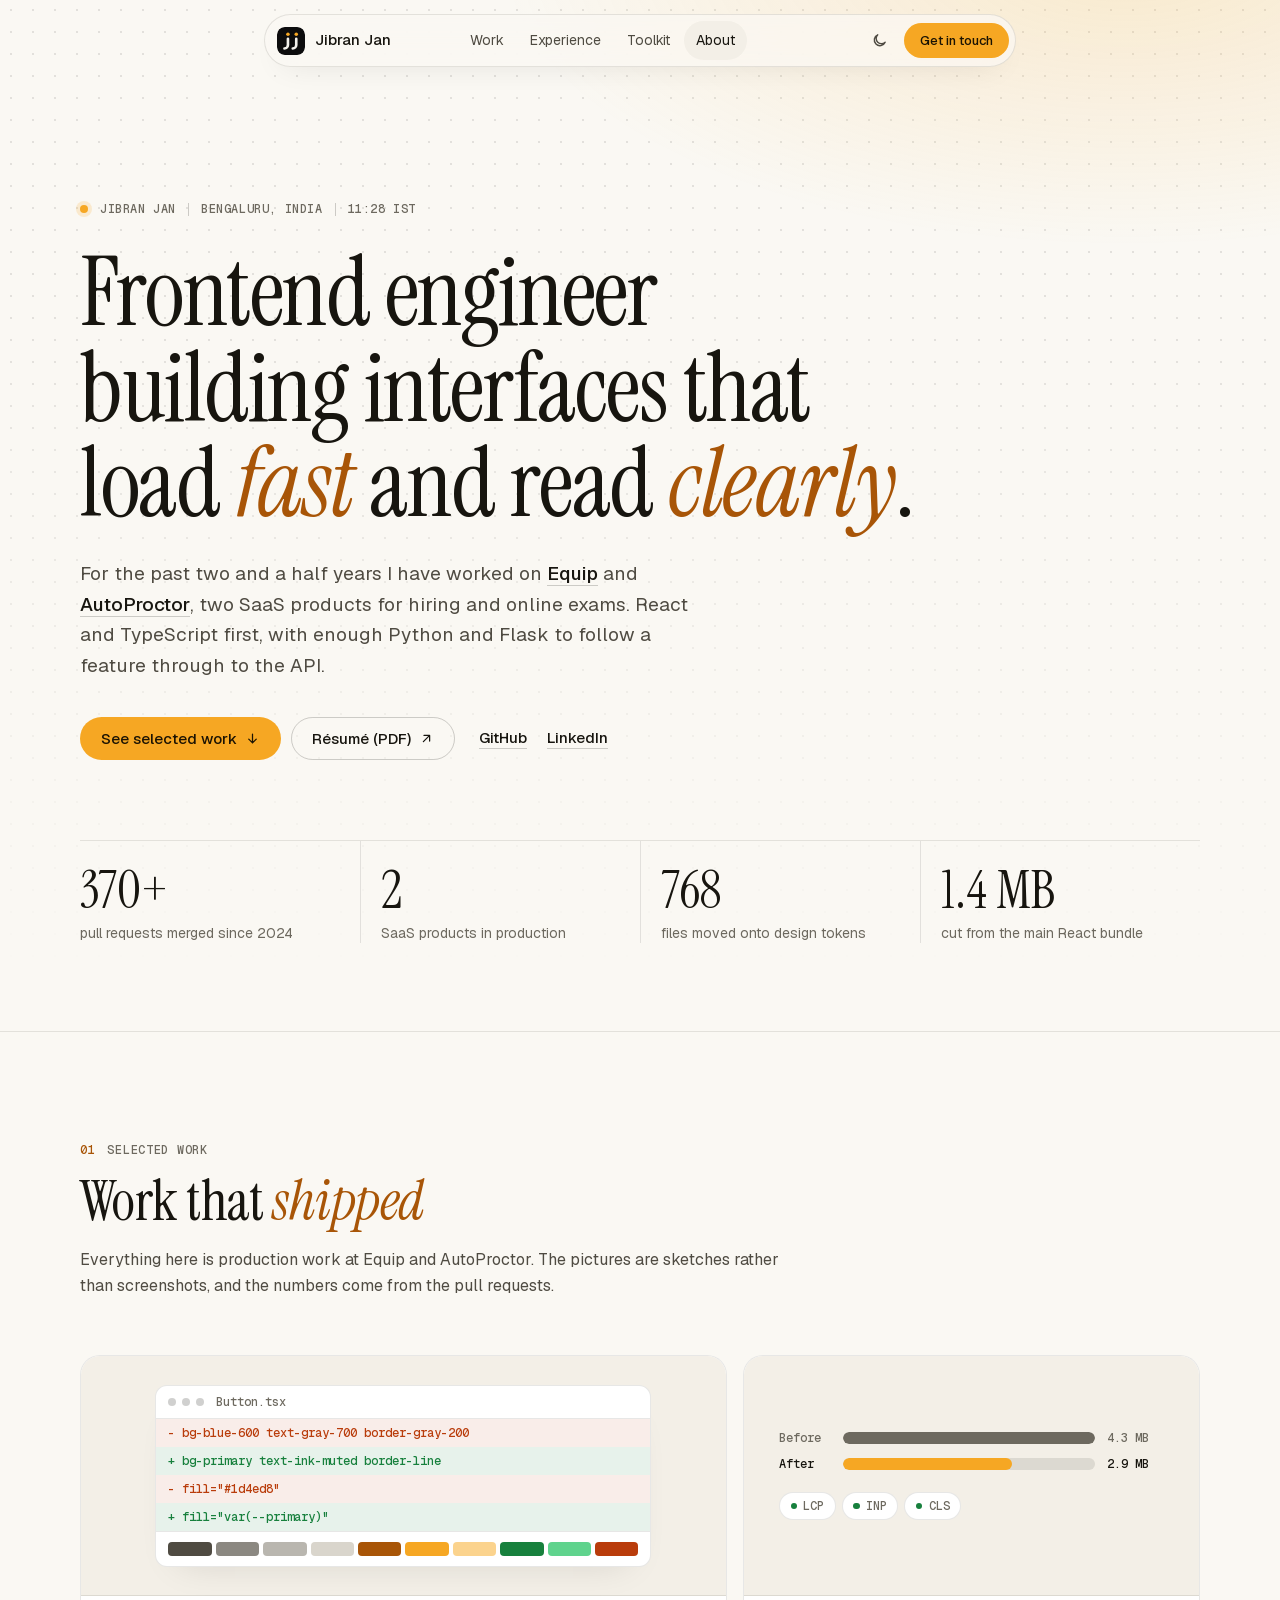
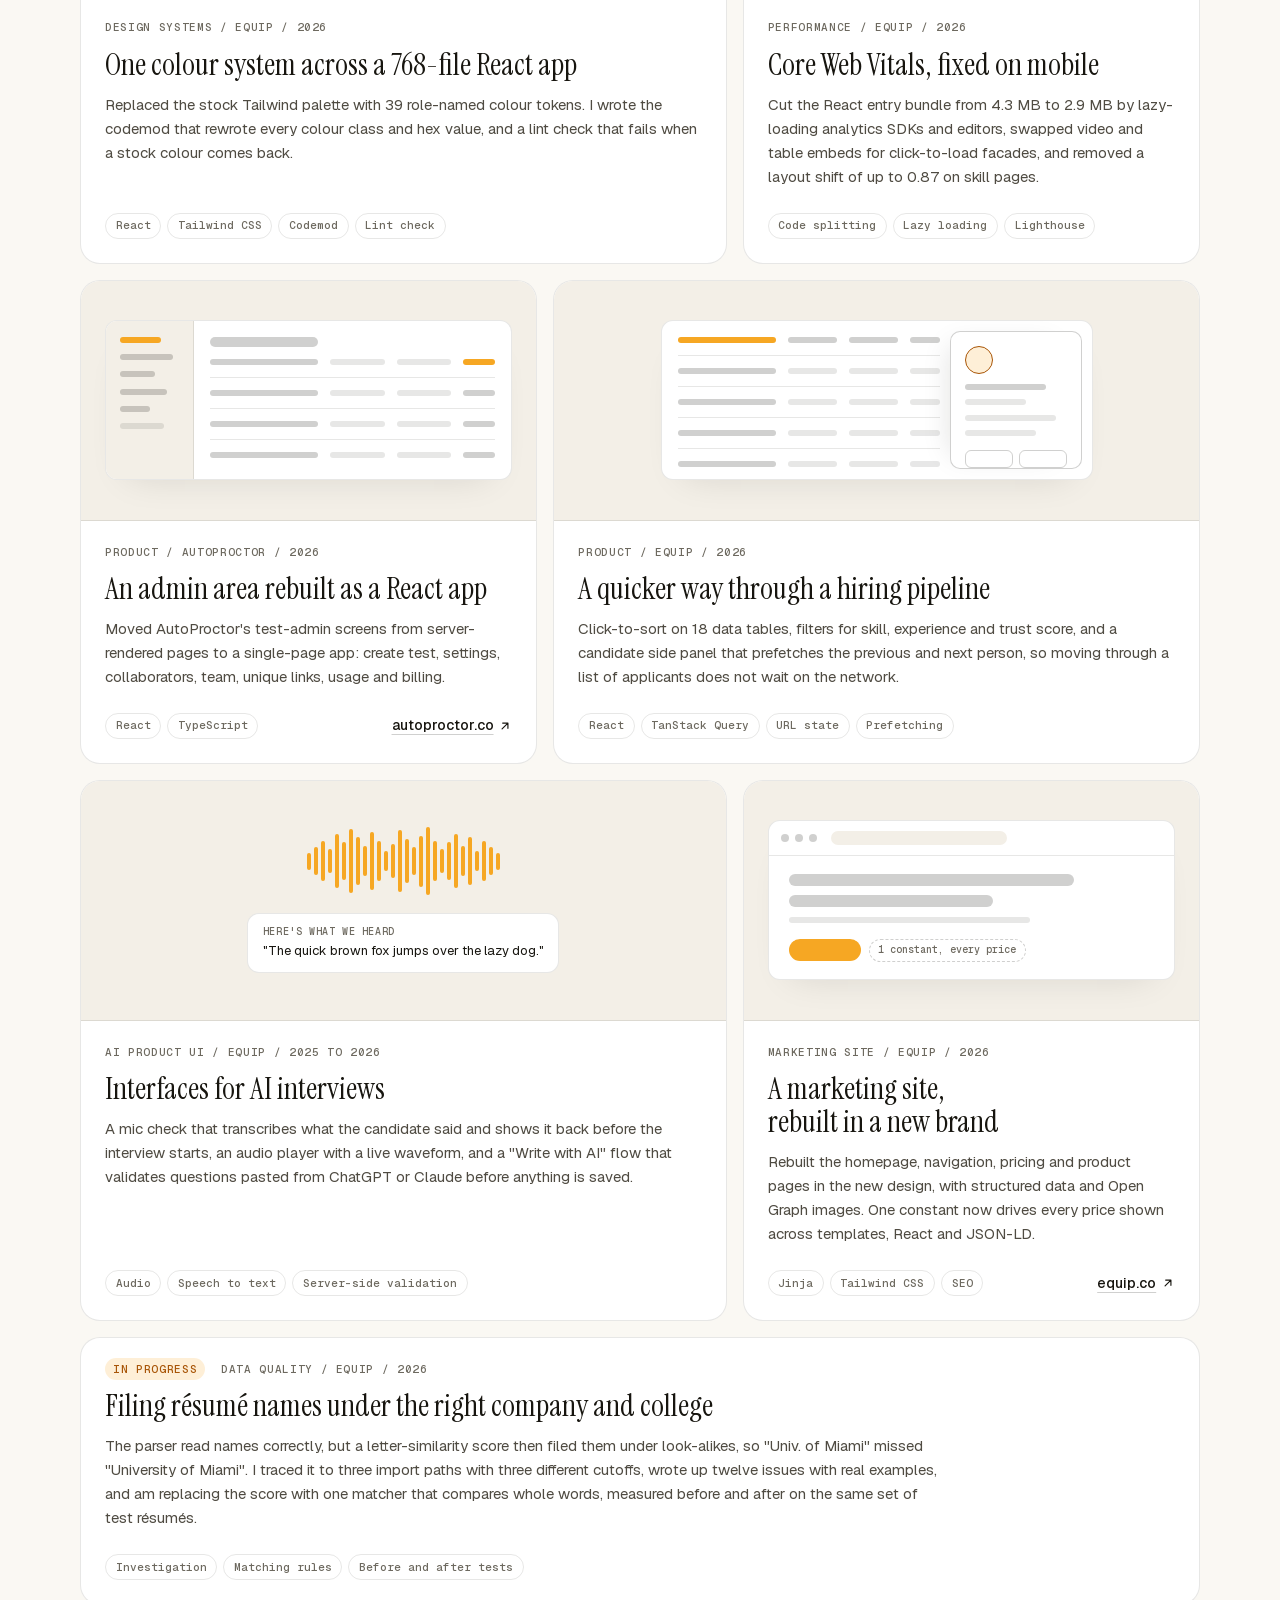
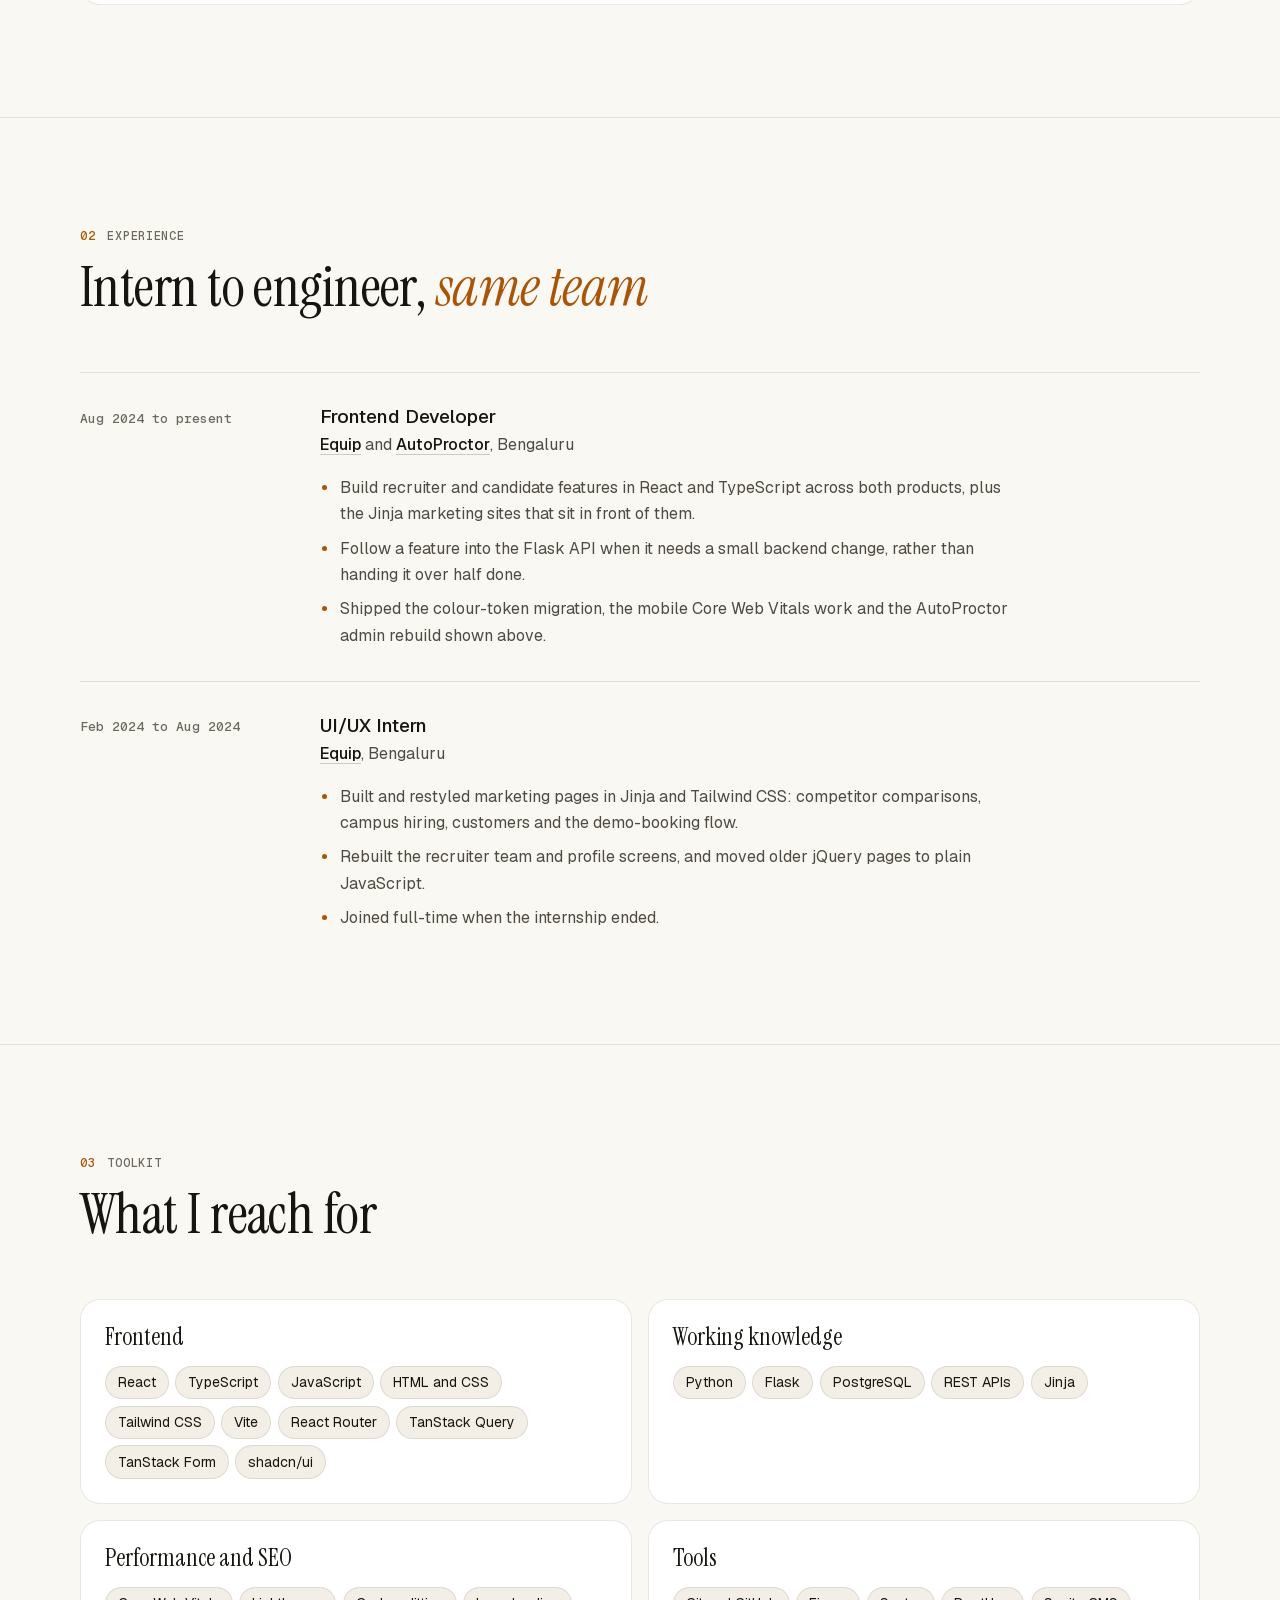
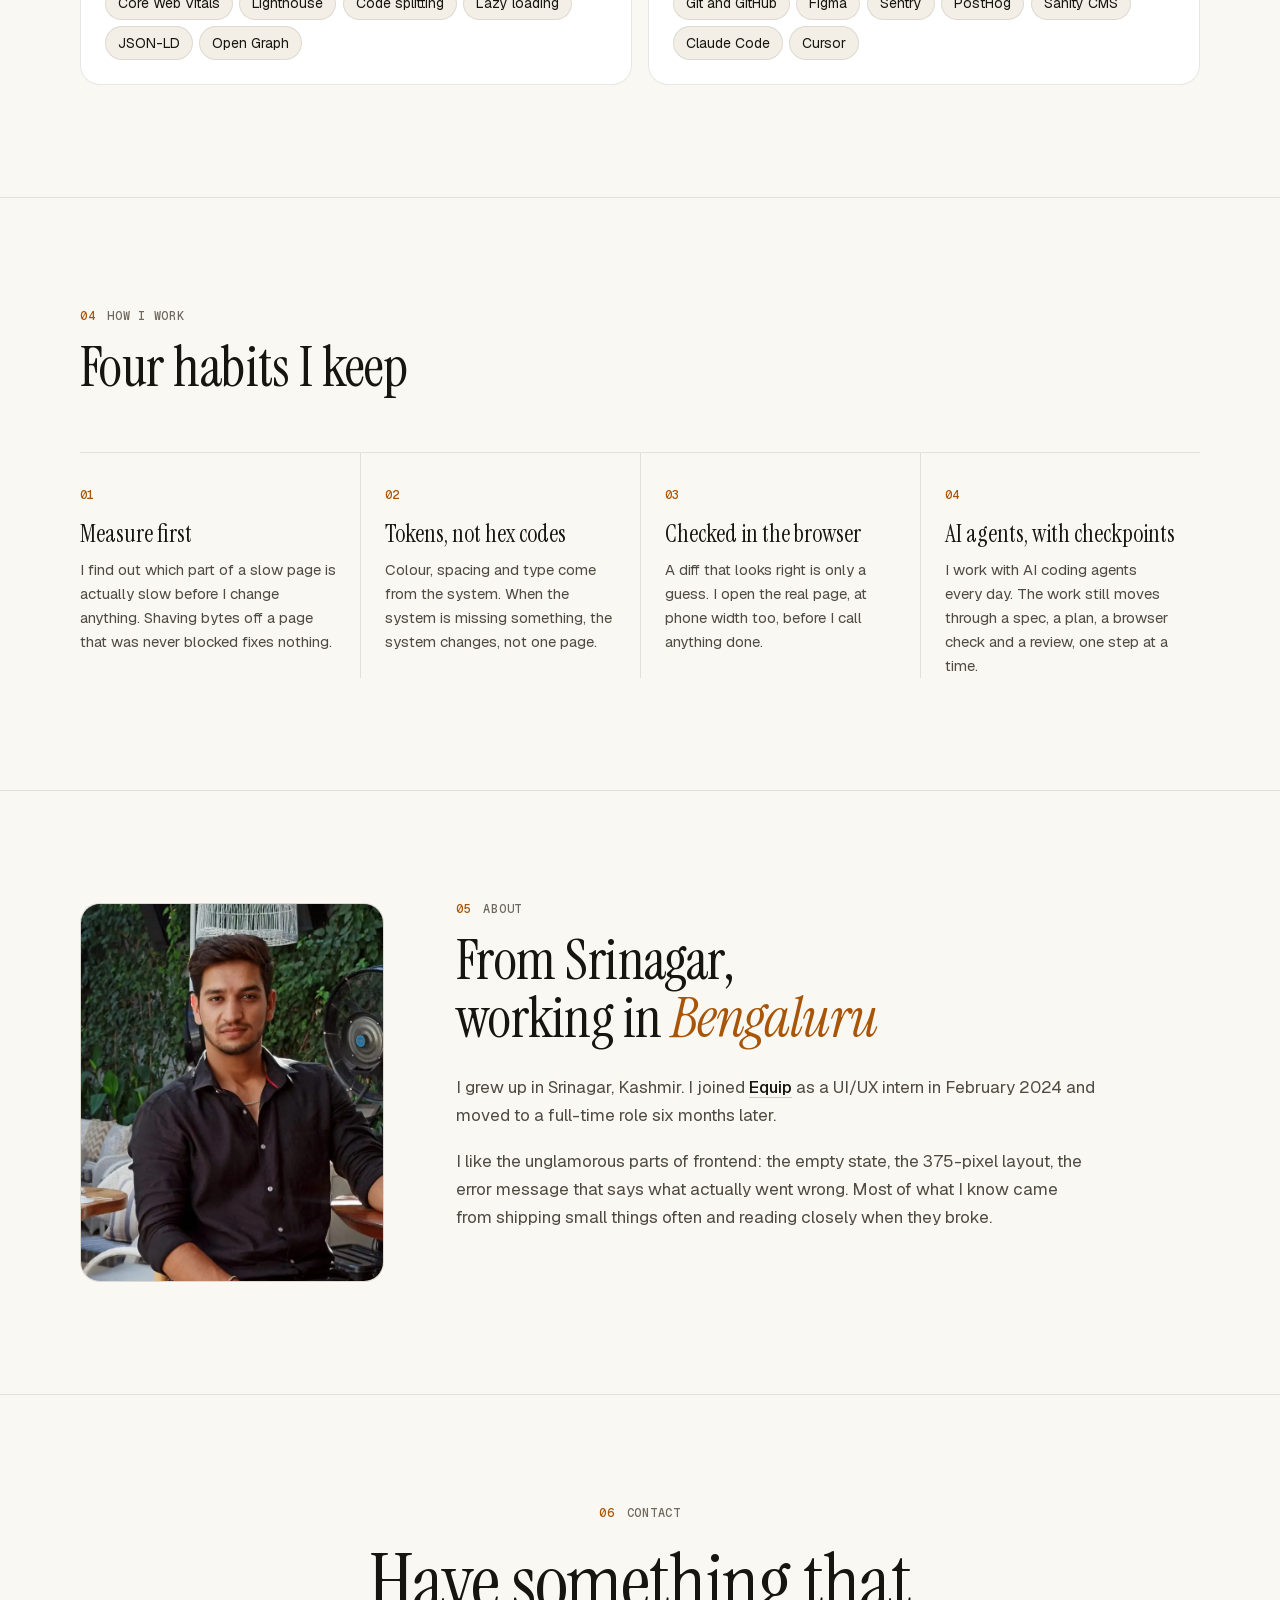
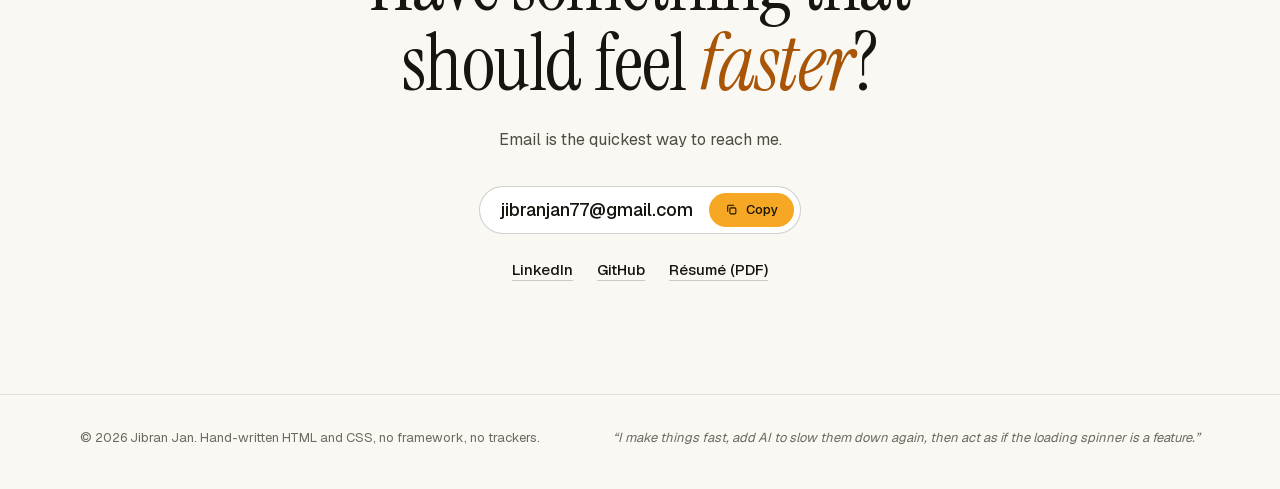
==== commit 4574cb15: "Tighten the portfolio and resume copy - Present backend skills as working knowledge and drop the dee" ====
--- a/index.html
+++ b/index.html
@@ -49,10 +49,9 @@
         "url": "https://jibranjan.github.io/Portfolio./",
         "image": "https://jibranjan.github.io/Portfolio./assets/img/jibran.webp",
         "address": { "@type": "PostalAddress", "addressLocality": "Bengaluru", "addressCountry": "IN" },
-        "alumniOf": { "@type": "CollegeOrUniversity", "name": "Rayat Bahra University" },
         "worksFor": { "@type": "Organization", "name": "Equip", "url": "https://equip.co/" },
         "sameAs": ["https://www.linkedin.com/in/jibran-jan/", "https://github.com/jibranjan"],
-        "knowsAbout": ["React", "TypeScript", "JavaScript", "Tailwind CSS", "Web performance", "Design systems", "Python", "Flask", "PostgreSQL"]
+        "knowsAbout": ["React", "TypeScript", "JavaScript", "Tailwind CSS", "Web performance", "Design systems", "Core Web Vitals"]
       }
     </script>
   </head>
@@ -117,9 +116,9 @@
           <h1>Frontend engineer building interfaces that load <em>fast</em> and read <em>clearly</em>.</h1>
 
           <p class="hero__lede">
-            For the past two and a half years I have worked on <strong>Equip</strong> and <strong>AutoProctor</strong>,
-            two SaaS products for hiring and online exams. Mostly React and TypeScript, and often the Flask and
-            PostgreSQL code behind the screen.
+            For the past two and a half years I have worked on <a href="https://equip.co/" target="_blank" rel="noopener noreferrer">Equip</a> and <a href="https://www.autoproctor.co/" target="_blank" rel="noopener noreferrer">AutoProctor</a>,
+            two SaaS products for hiring and online exams. React and TypeScript first, with enough Python and
+            Flask to follow a feature through to the API.
           </p>
 
           <div class="hero__actions">
@@ -128,14 +127,14 @@
                 See selected work
                 <svg class="icon" aria-hidden="true"><use href="#i-arrow-down"/></svg>
               </a>
-              <a class="btn btn--ghost" href="resume/Jibran-Jan-Resume.pdf">
+              <a class="btn btn--ghost" href="resume/Jibran-Jan-Resume.pdf" target="_blank" rel="noopener noreferrer">
                 Résumé (PDF)
                 <svg class="icon" aria-hidden="true"><use href="#i-arrow-up-right"/></svg>
               </a>
             </div>
             <div class="hero__links">
-              <a class="link" href="https://github.com/jibranjan" rel="me noopener">GitHub</a>
-              <a class="link" href="https://www.linkedin.com/in/jibran-jan/" rel="me noopener">LinkedIn</a>
+              <a class="link" href="https://github.com/jibranjan" rel="me noopener" target="_blank">GitHub</a>
+              <a class="link" href="https://www.linkedin.com/in/jibran-jan/" rel="me noopener" target="_blank">LinkedIn</a>
             </div>
           </div>
 
@@ -257,15 +256,12 @@
                 <h3>An admin area rebuilt as a React app</h3>
                 <p>
                   Moved AutoProctor's test-admin screens from server-rendered pages to a single-page app: create
-                  test, settings, collaborators, team, unique links, usage and billing, with the API resources and
-                  database indexes behind them.
+                  test, settings, collaborators, team, unique links, usage and billing.
                 </p>
                 <div class="card__foot">
                   <ul class="tags">
                     <li>React</li>
                     <li>TypeScript</li>
-                    <li>Flask</li>
-                    <li>PostgreSQL</li>
                   </ul>
                   <a class="link" href="https://www.autoproctor.co/" target="_blank" rel="noopener noreferrer">
                     autoproctor.co
@@ -383,6 +379,26 @@
                 </div>
               </div>
             </article>
+
+            <article class="card card--full reveal">
+              <div class="card__body">
+                <p class="card__meta"><span class="card__status">In progress</span> Data quality / Equip / 2026</p>
+                <h3>Filing résumé names under the right company and college</h3>
+                <p>
+                  The parser read names correctly, but a letter-similarity score then filed them under look-alikes,
+                  so "Univ. of Miami" missed "University of Miami". I traced it to three import paths with three
+                  different cutoffs, wrote up twelve issues with real examples, and am replacing the score with one
+                  matcher that compares whole words, measured before and after on the same set of test résumés.
+                </p>
+                <div class="card__foot">
+                  <ul class="tags">
+                    <li>Investigation</li>
+                    <li>Matching rules</li>
+                    <li>Before and after tests</li>
+                  </ul>
+                </div>
+              </div>
+            </article>
           </div>
         </div>
       </section>
@@ -398,10 +414,10 @@
             <p class="xp__when">Aug 2024 to present</p>
             <div>
               <h3>Frontend Developer</h3>
-              <p class="xp__org">Equip and AutoProctor, Bengaluru</p>
+              <p class="xp__org"><a href="https://equip.co/" target="_blank" rel="noopener noreferrer">Equip</a> and <a href="https://www.autoproctor.co/" target="_blank" rel="noopener noreferrer">AutoProctor</a>, Bengaluru</p>
               <ul class="xp__list">
                 <li>Build recruiter and candidate features in React and TypeScript across both products, plus the Jinja marketing sites that sit in front of them.</li>
-                <li>Take features end to end when they need it: Flask endpoints, SQLAlchemy models and Alembic migrations as well as the UI.</li>
+                <li>Follow a feature into the Flask API when it needs a small backend change, rather than handing it over half done.</li>
                 <li>Shipped the colour-token migration, the mobile Core Web Vitals work and the AutoProctor admin rebuild shown above.</li>
               </ul>
             </div>
@@ -411,20 +427,12 @@
             <p class="xp__when">Feb 2024 to Aug 2024</p>
             <div>
               <h3>UI/UX Intern</h3>
-              <p class="xp__org">Equip, Bengaluru</p>
+              <p class="xp__org"><a href="https://equip.co/" target="_blank" rel="noopener noreferrer">Equip</a>, Bengaluru</p>
               <ul class="xp__list">
                 <li>Built and restyled marketing pages in Jinja and Tailwind CSS: competitor comparisons, campus hiring, customers and the demo-booking flow.</li>
                 <li>Rebuilt the recruiter team and profile screens, and moved older jQuery pages to plain JavaScript.</li>
                 <li>Joined full-time when the internship ended.</li>
               </ul>
-            </div>
-          </article>
-
-          <article class="xp reveal">
-            <p class="xp__when">2020 to 2024</p>
-            <div>
-              <h3>B.Tech, Computer Science</h3>
-              <p class="xp__org">Rayat Bahra University, Mohali</p>
             </div>
           </article>
         </div>
@@ -455,12 +463,10 @@
             </section>
 
             <section class="toolkit__group reveal">
-              <h3>Backend</h3>
+              <h3>Working knowledge</h3>
               <ul class="chips">
                 <li>Python</li>
                 <li>Flask</li>
-                <li>SQLAlchemy</li>
-                <li>Alembic</li>
                 <li>PostgreSQL</li>
                 <li>REST APIs</li>
                 <li>Jinja</li>
@@ -538,8 +544,7 @@
               <h2>From Srinagar, working in <em>Bengaluru</em></h2>
             </header>
             <p>
-              I grew up in Srinagar, Kashmir, and studied computer science at Rayat Bahra University. I joined
-              <strong>Equip</strong> as a UI/UX intern in February 2024 and moved to a full-time role six months later.
+              I grew up in Srinagar, Kashmir. I joined <a href="https://equip.co/" target="_blank" rel="noopener noreferrer">Equip</a> as a UI/UX intern in February 2024 and moved to a full-time role six months later.
             </p>
             <p>
               I like the unglamorous parts of frontend: the empty state, the 375-pixel layout, the error message
@@ -563,9 +568,9 @@
             </button>
           </div>
           <div class="contact__links">
-            <a class="link" href="https://www.linkedin.com/in/jibran-jan/" rel="me noopener">LinkedIn</a>
-            <a class="link" href="https://github.com/jibranjan" rel="me noopener">GitHub</a>
-            <a class="link" href="resume/Jibran-Jan-Resume.pdf">Résumé (PDF)</a>
+            <a class="link" href="https://www.linkedin.com/in/jibran-jan/" rel="me noopener" target="_blank">LinkedIn</a>
+            <a class="link" href="https://github.com/jibranjan" rel="me noopener" target="_blank">GitHub</a>
+            <a class="link" href="resume/Jibran-Jan-Resume.pdf" target="_blank" rel="noopener noreferrer">Résumé (PDF)</a>
           </div>
         </div>
       </section>
--- a/assets/css/styles.css
+++ b/assets/css/styles.css
@@ -413,9 +413,22 @@
   line-height: 1.6;
 }
 
-.hero__lede strong {
+.hero__lede a,
+.xp__org a,
+.about__text a {
   color: var(--ink);
   font-weight: 500;
+  text-decoration: underline;
+  text-decoration-color: var(--line-strong);
+  text-underline-offset: 0.25em;
+  transition: color 0.2s, text-decoration-color 0.2s;
+}
+
+.hero__lede a:hover,
+.xp__org a:hover,
+.about__text a:hover {
+  color: var(--accent);
+  text-decoration-color: currentColor;
 }
 
 .hero__actions {
@@ -522,6 +535,22 @@
 
 .card--narrow {
   grid-column: span 5;
+}
+
+.card--full {
+  grid-column: 1 / -1;
+}
+
+.card--full .card__body > p:not(.card__meta) {
+  max-width: 52rem;
+}
+
+.card__status {
+  margin-right: 0.5rem;
+  padding: 0.25rem 0.5rem;
+  border-radius: 999px;
+  background: var(--accent-soft);
+  color: var(--accent);
 }
 
 .card::after {
@@ -1245,7 +1274,8 @@
 @media (max-width: 60rem) {
   .card,
   .card--wide,
-  .card--narrow {
+  .card--narrow,
+  .card--full {
     grid-column: span 12;
   }
 
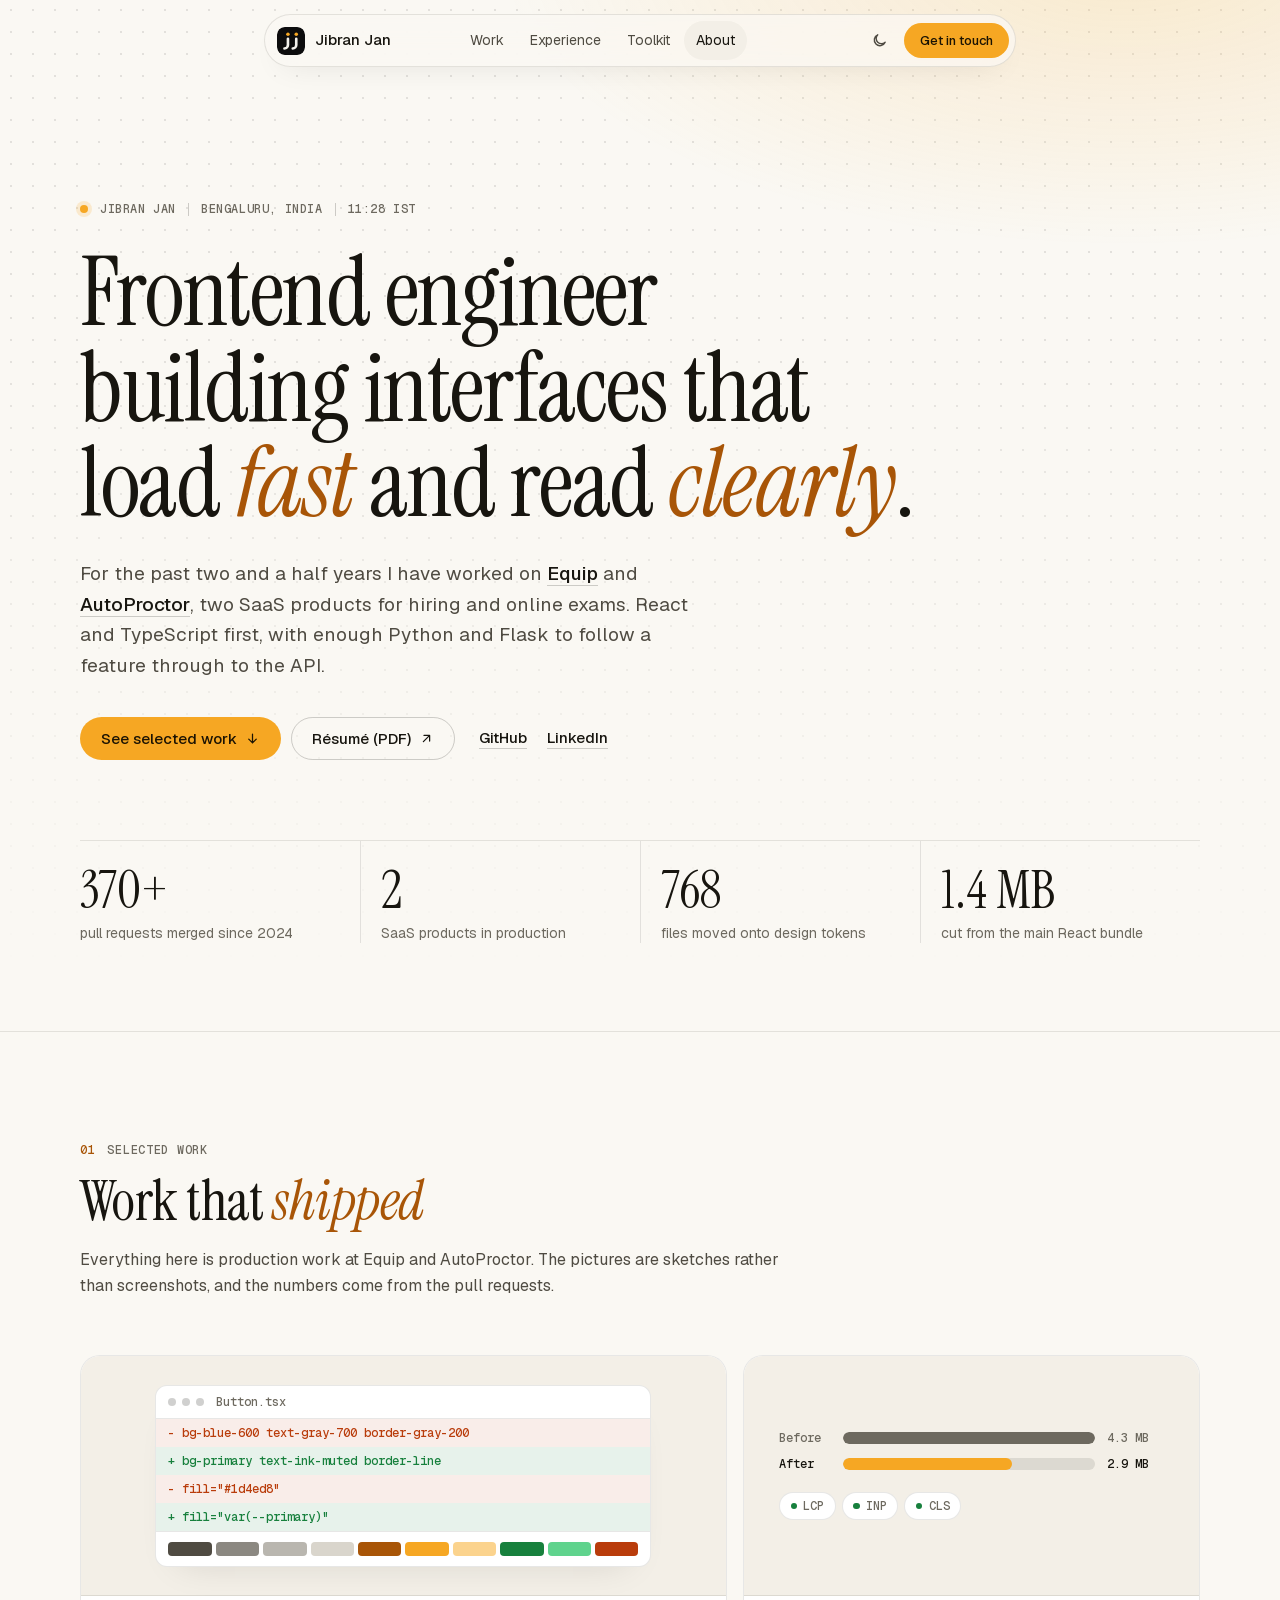
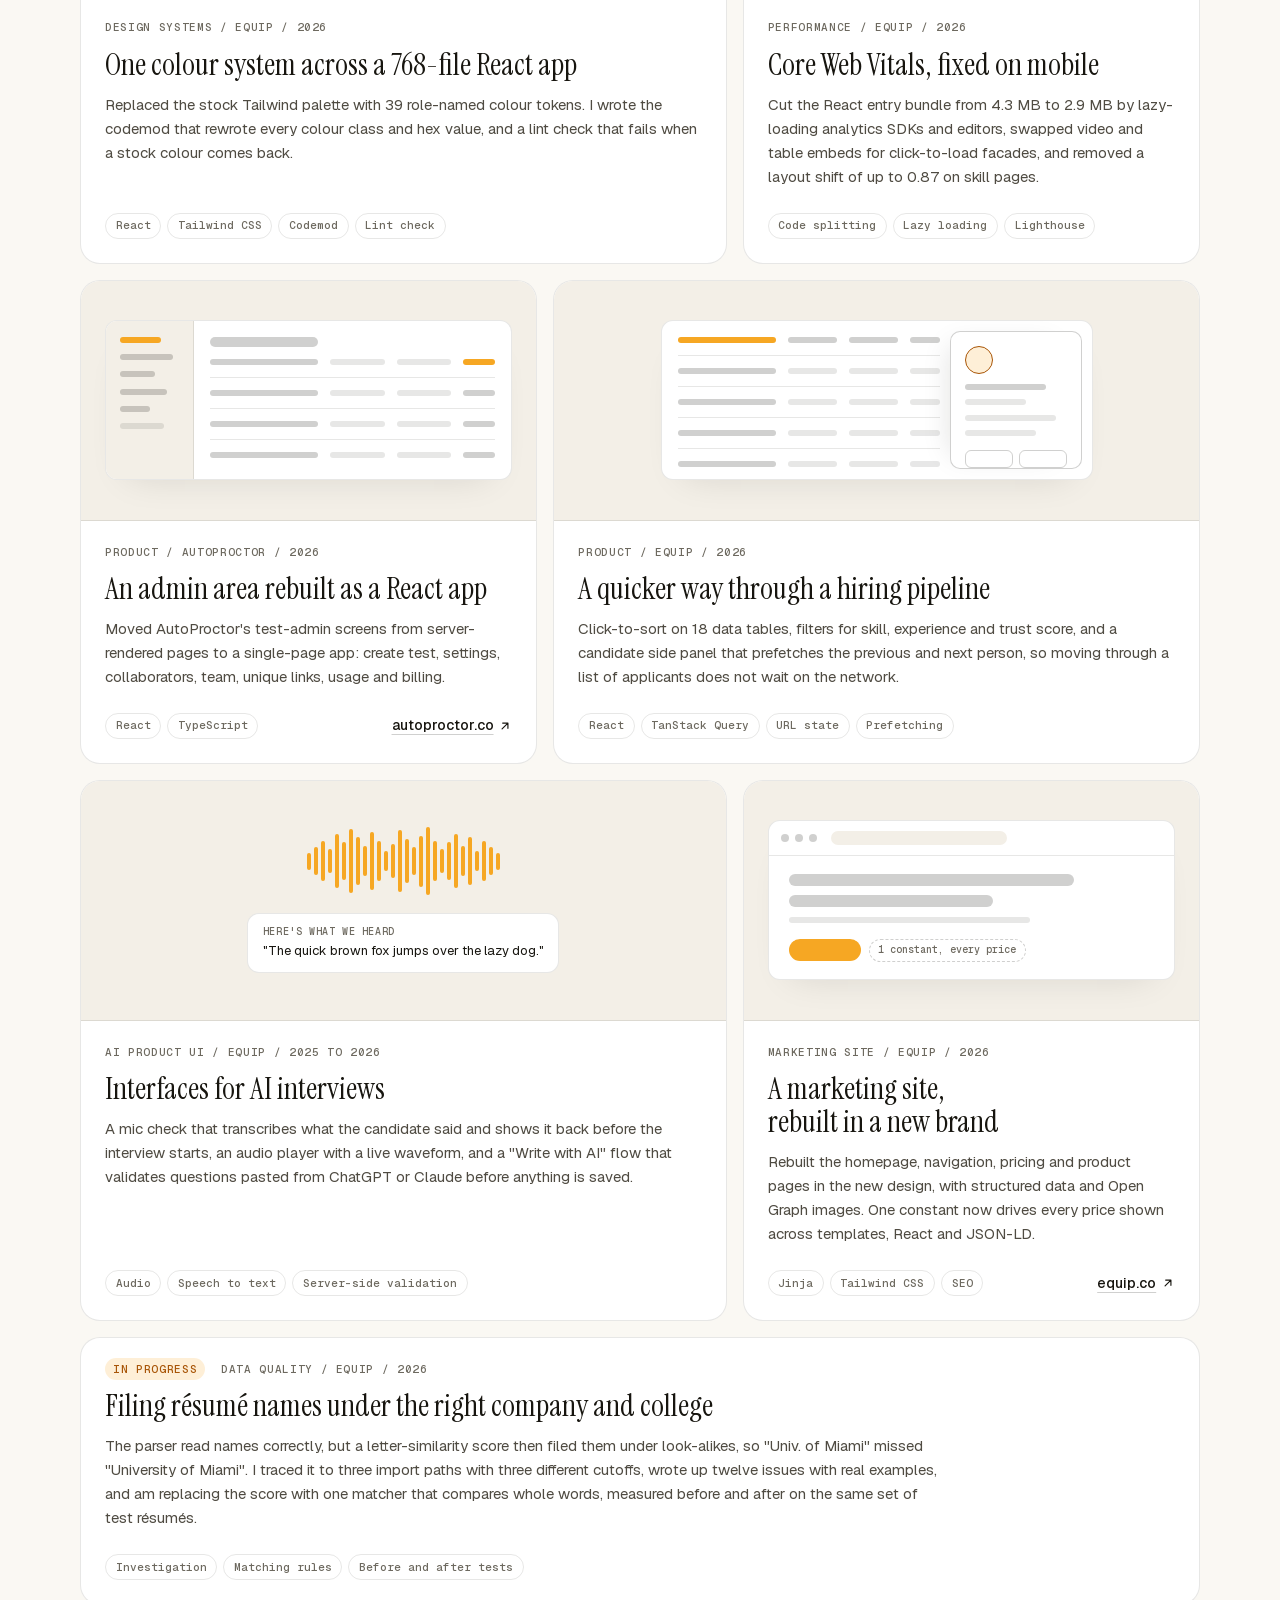
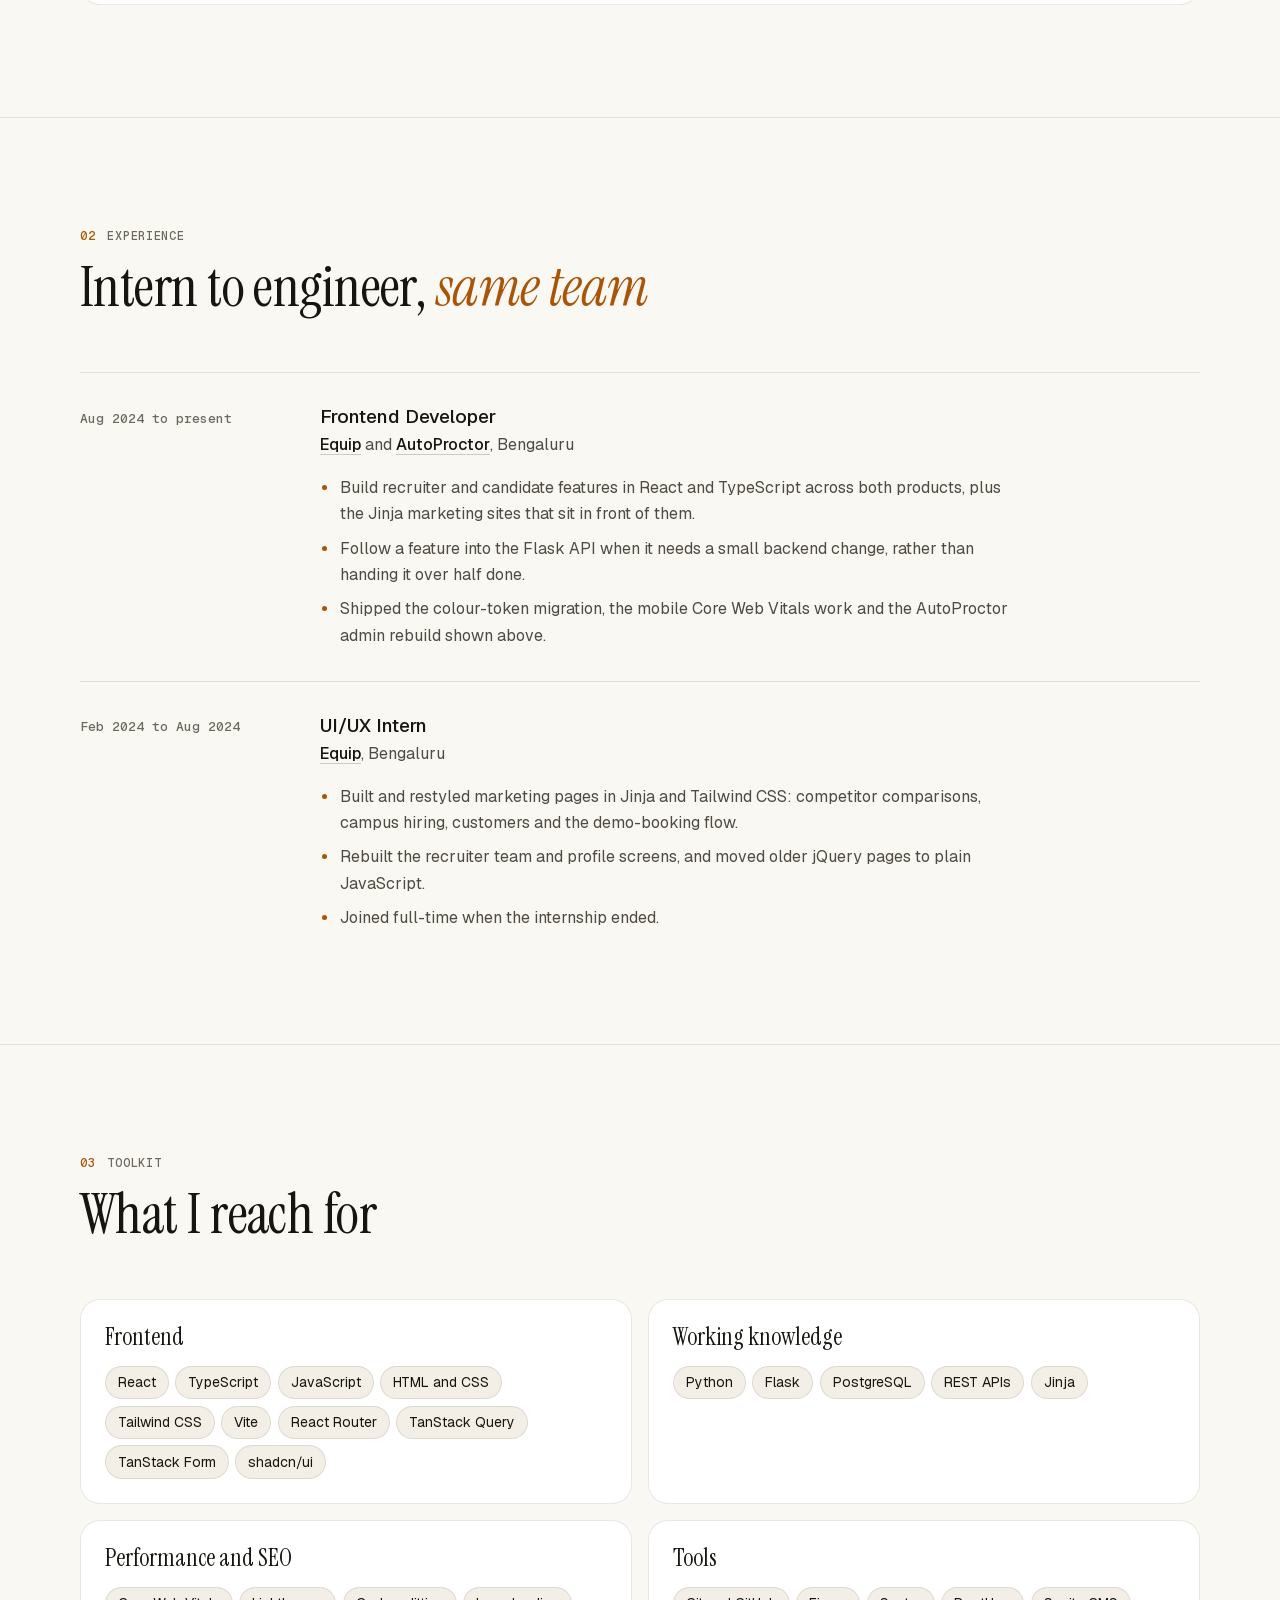
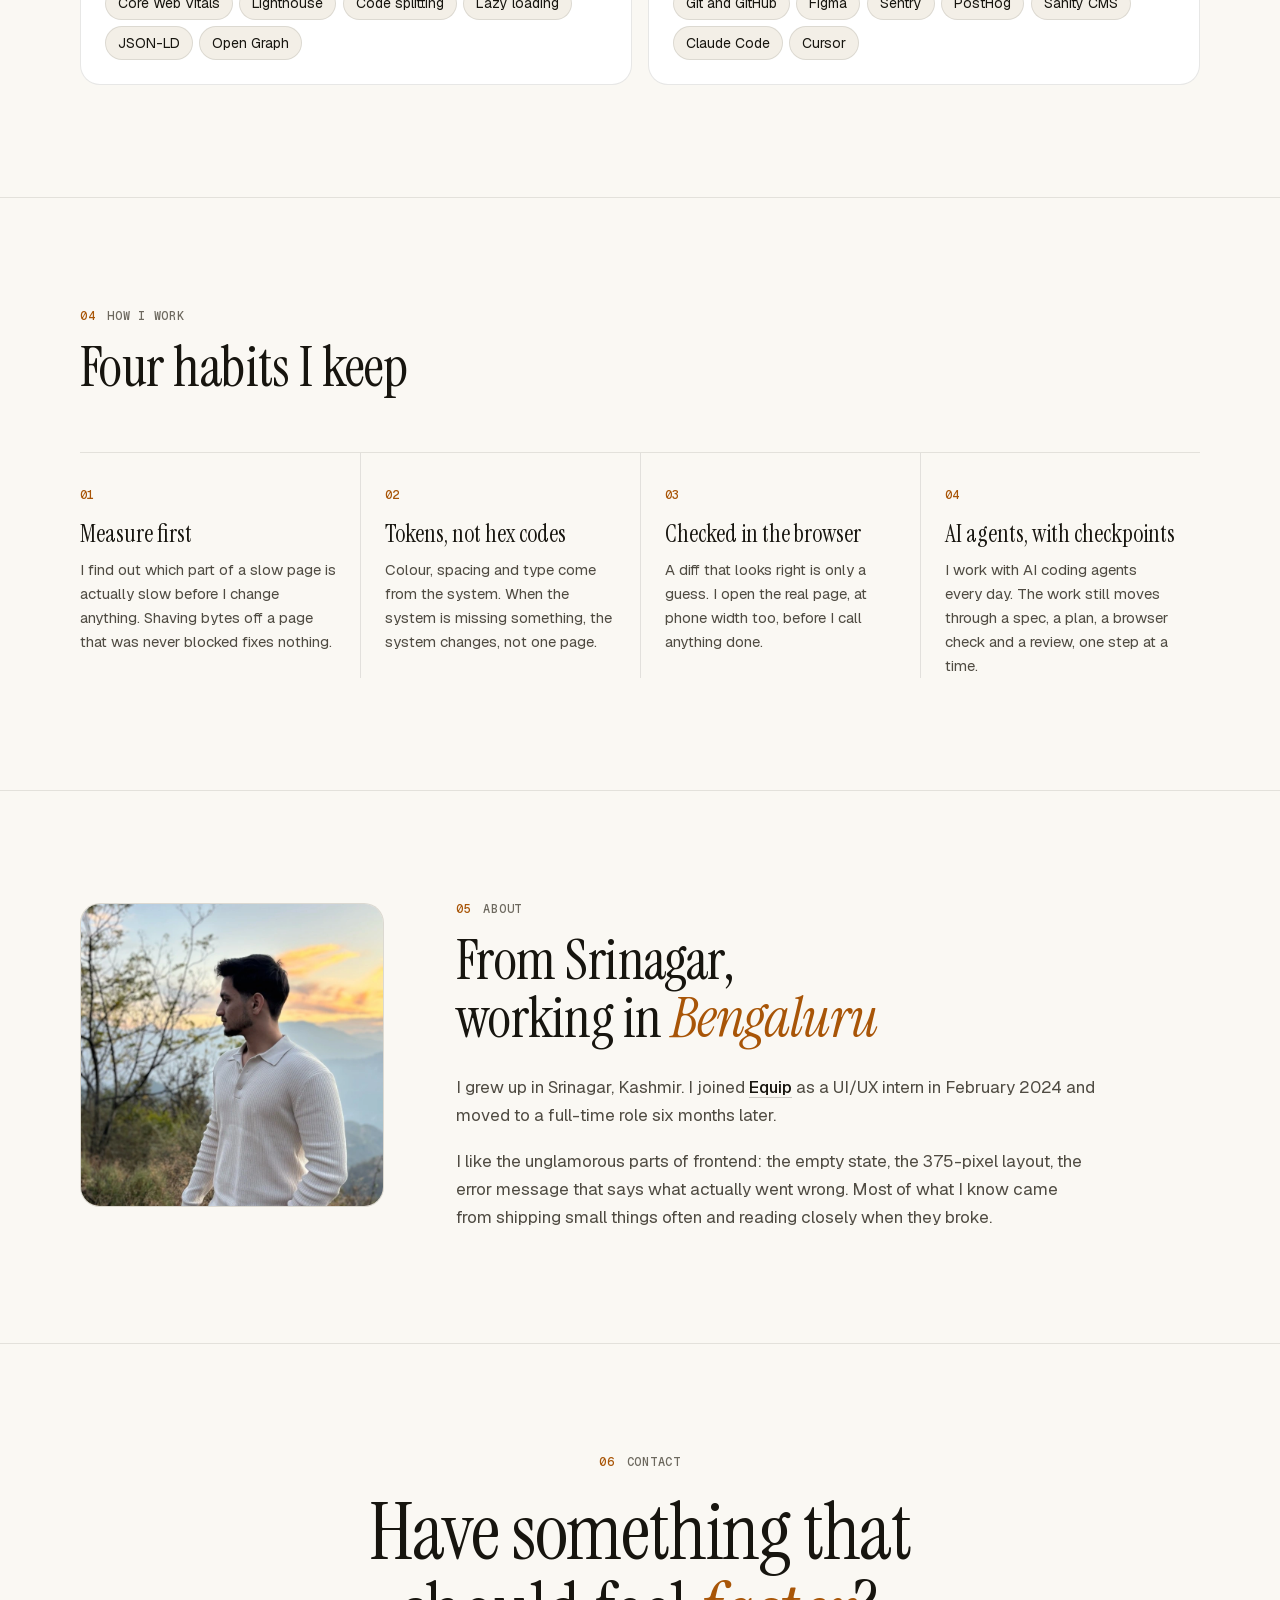
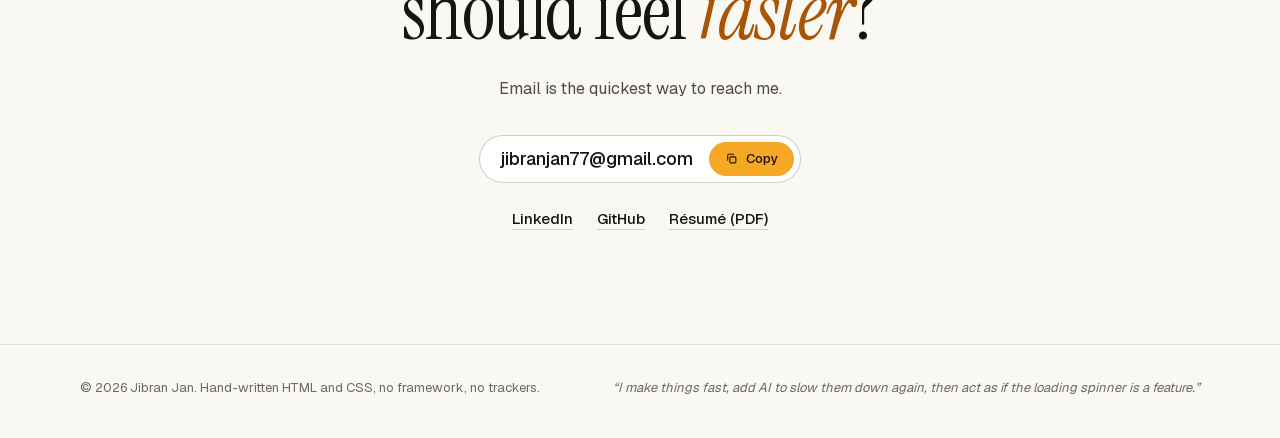
==== commit e5284164: "Use the current profile photo in the About section Co-Authored-By: Claude Fable 5.2 <noreply@anthrop" ====
--- a/index.html
+++ b/index.html
@@ -536,7 +536,7 @@
       <section class="section" id="about">
         <div class="container about">
           <div class="about__photo reveal">
-            <img src="assets/img/jibran.webp" width="720" height="900" alt="Jibran Jan" loading="lazy" decoding="async">
+            <img src="assets/img/jibran.webp" width="800" height="800" alt="Jibran Jan" loading="lazy" decoding="async">
           </div>
           <div class="about__text reveal">
             <header class="section__head">
--- a/assets/css/styles.css
+++ b/assets/css/styles.css
@@ -1123,7 +1123,7 @@
 .about__photo img {
   width: 100%;
   height: auto;
-  aspect-ratio: 4 / 5;
+  aspect-ratio: 1;
   object-fit: cover;
 }
 
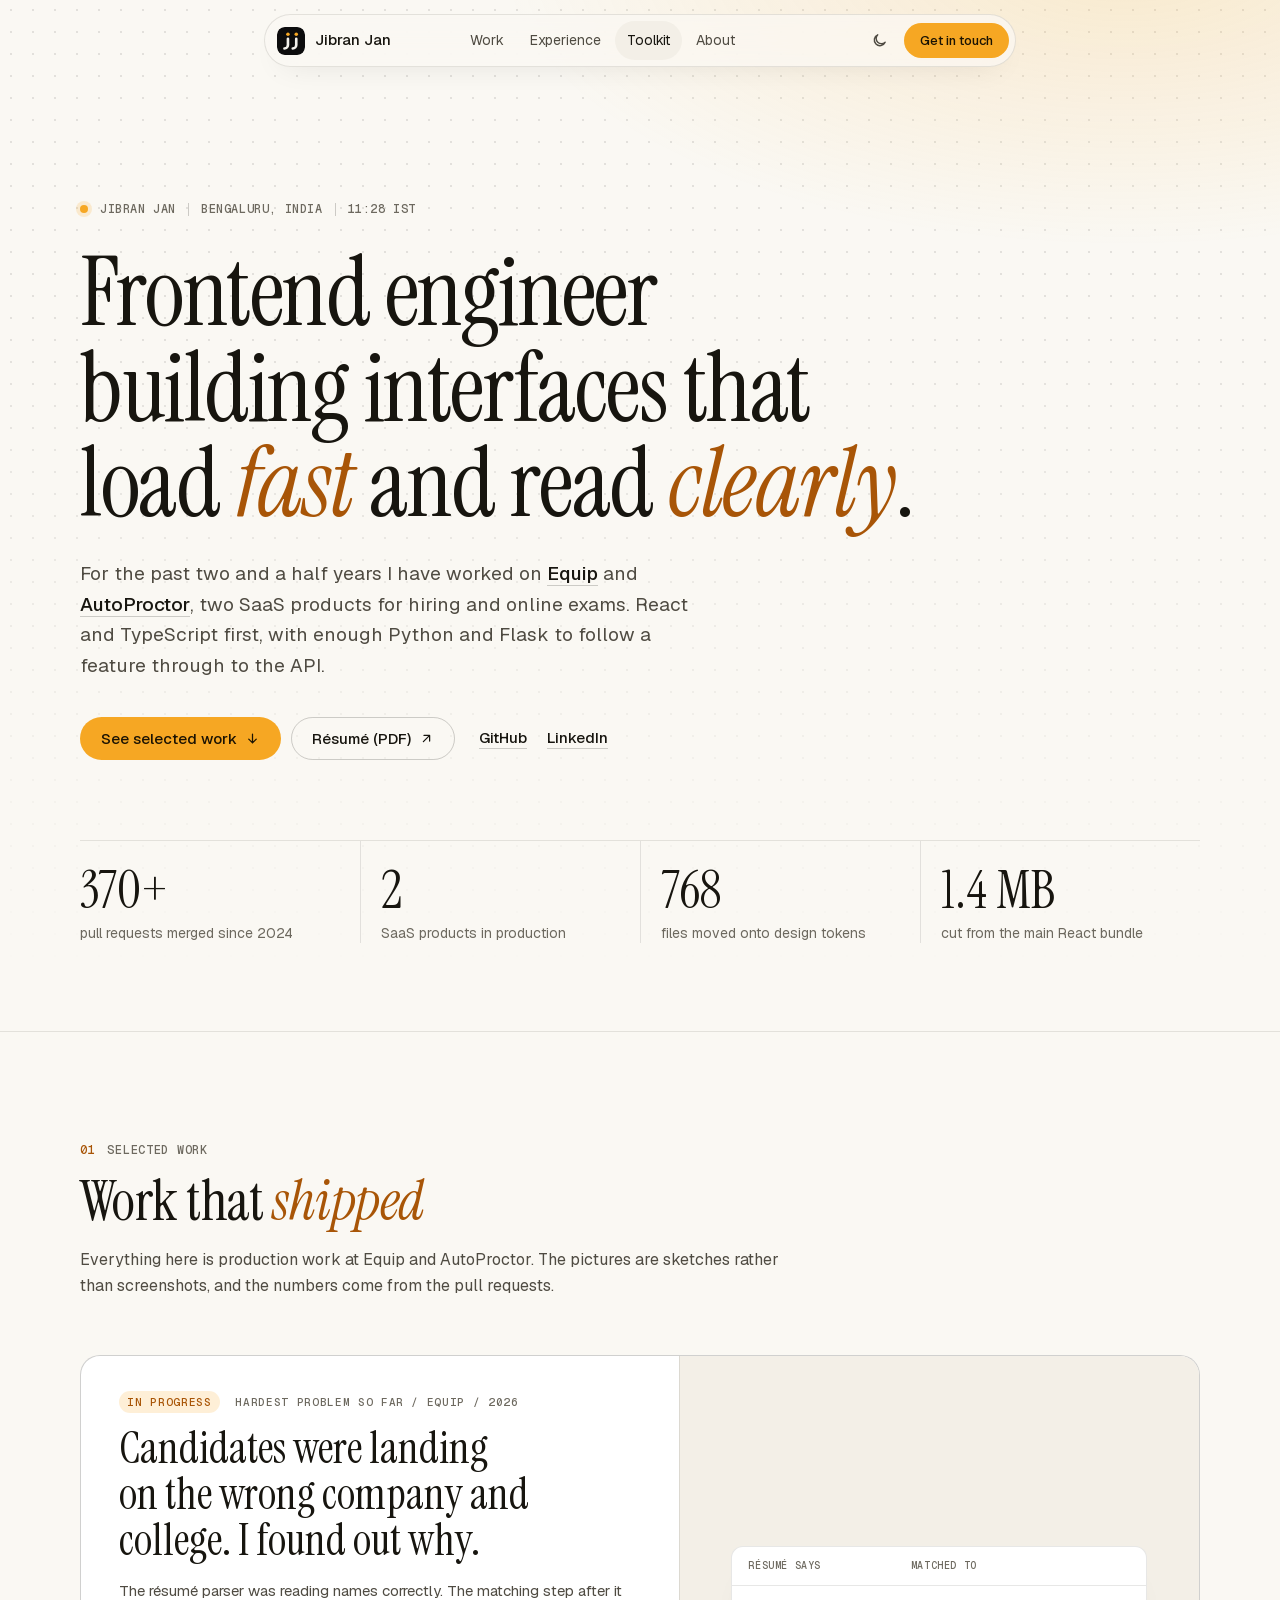
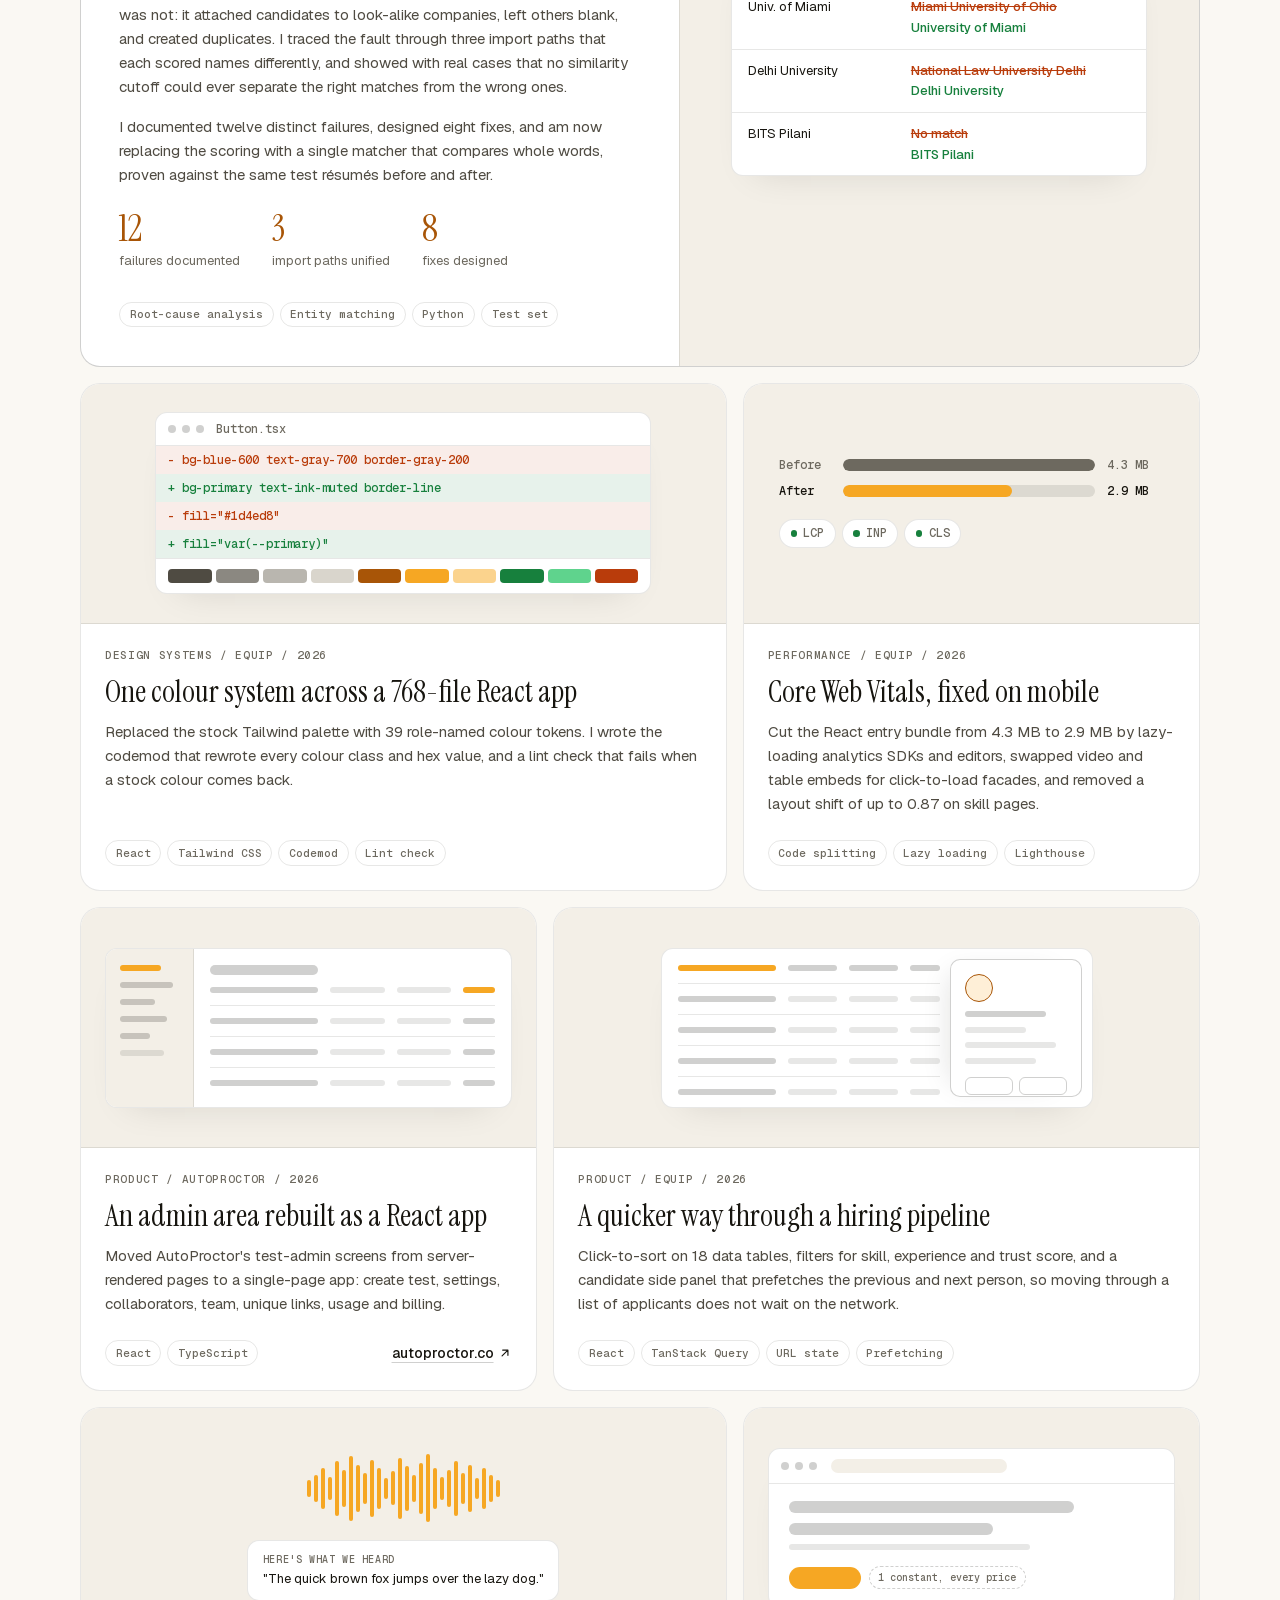
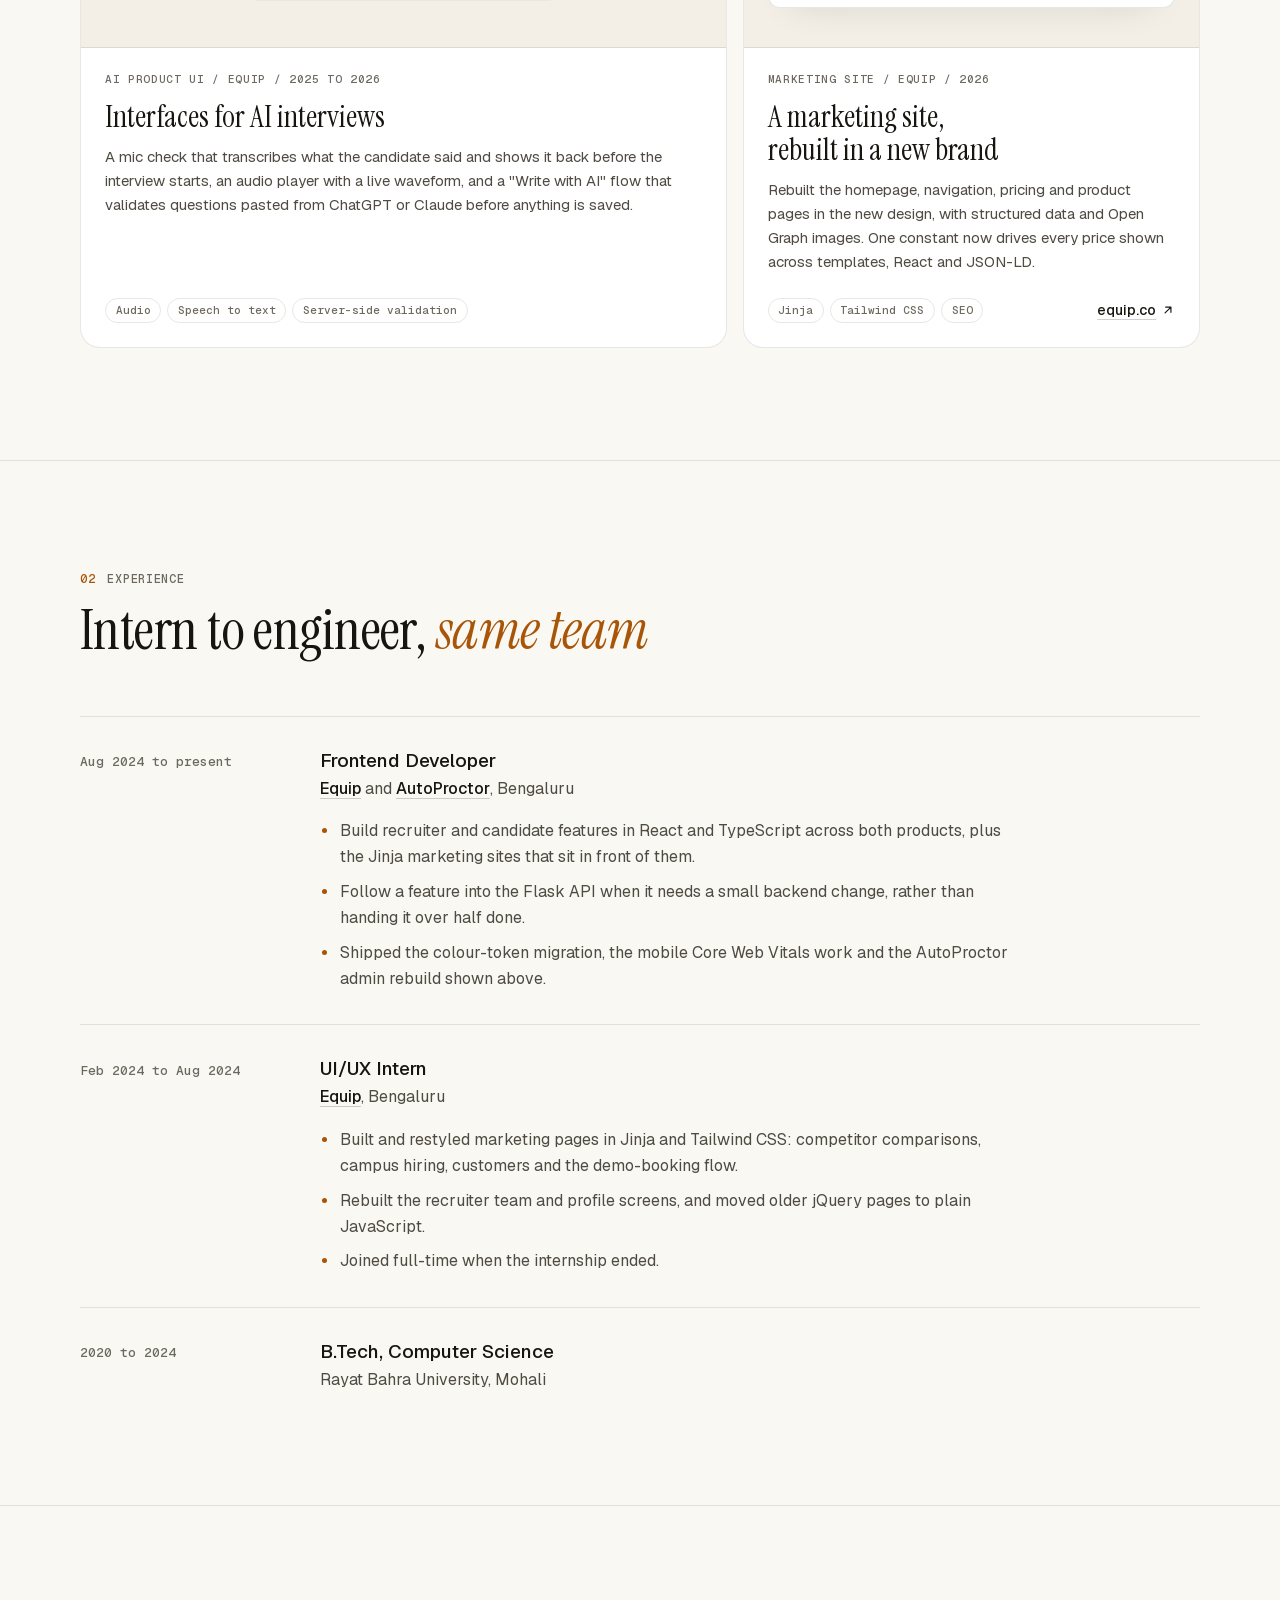
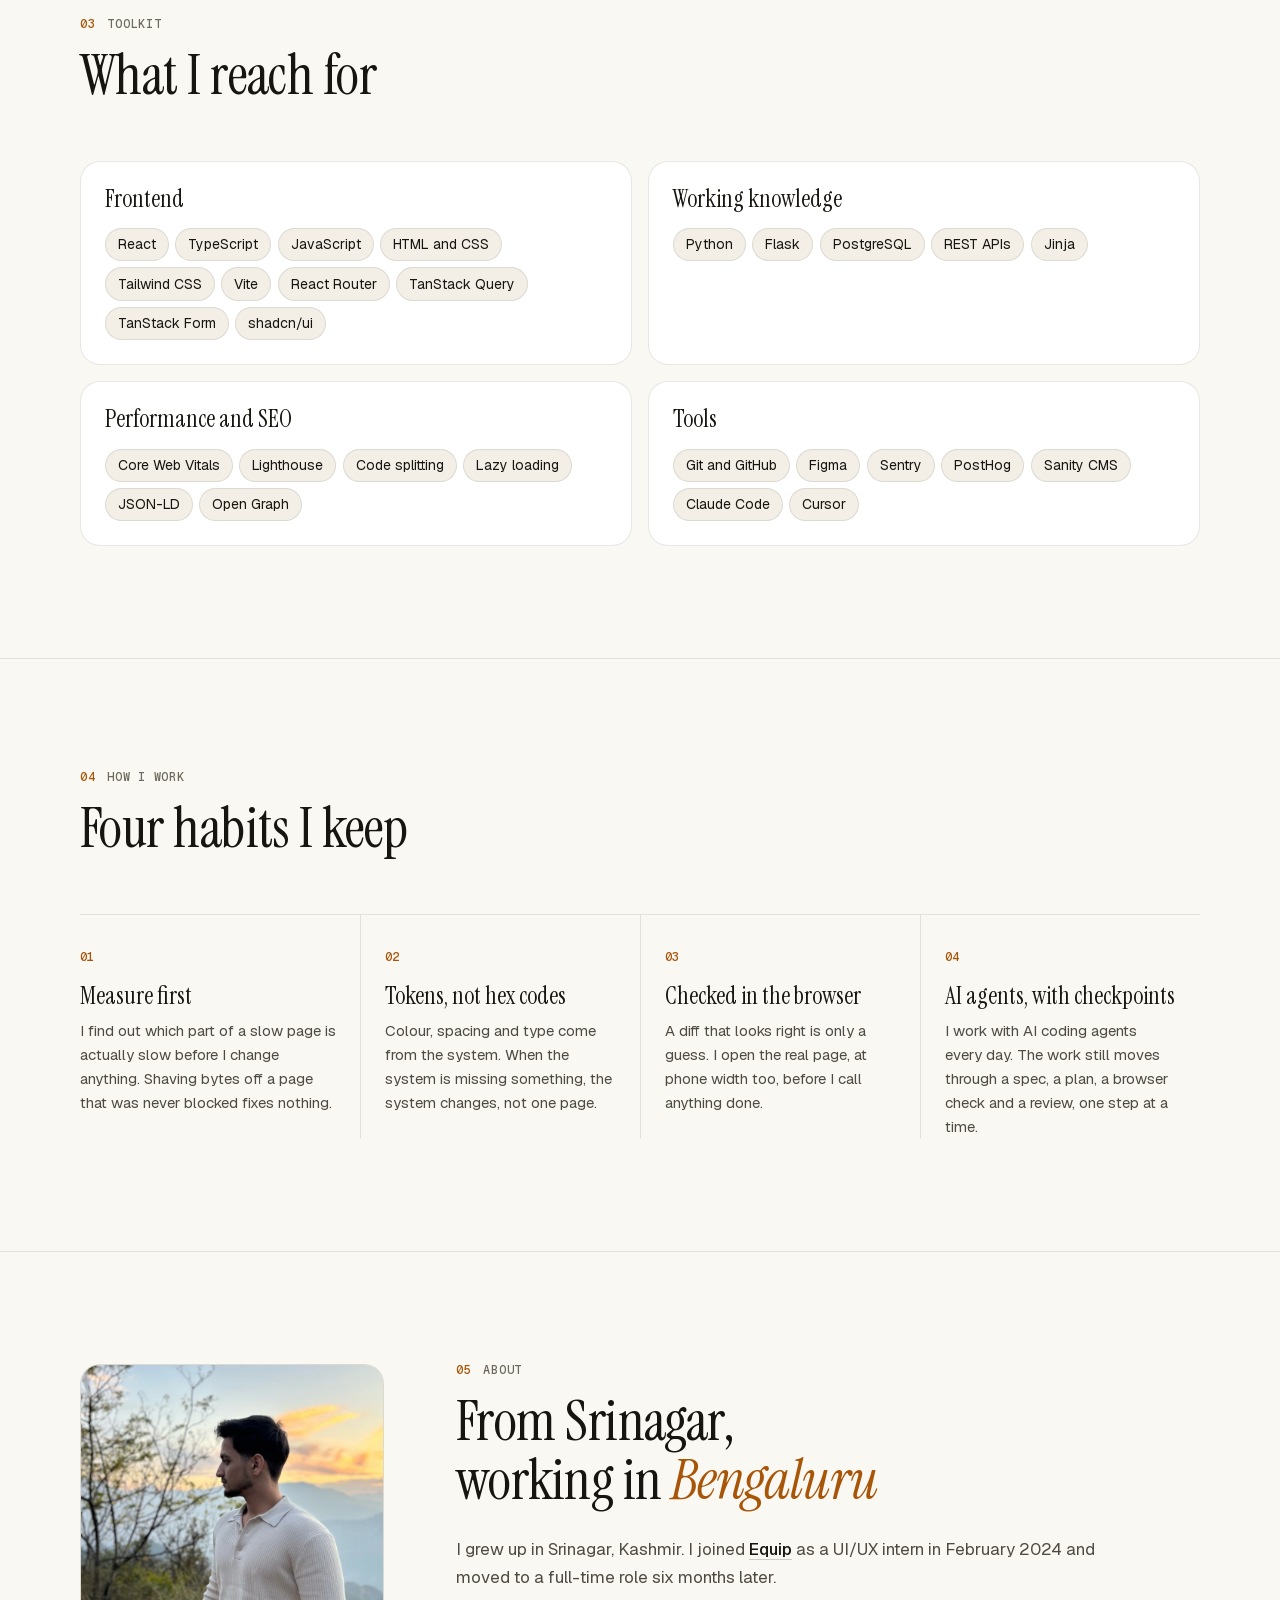
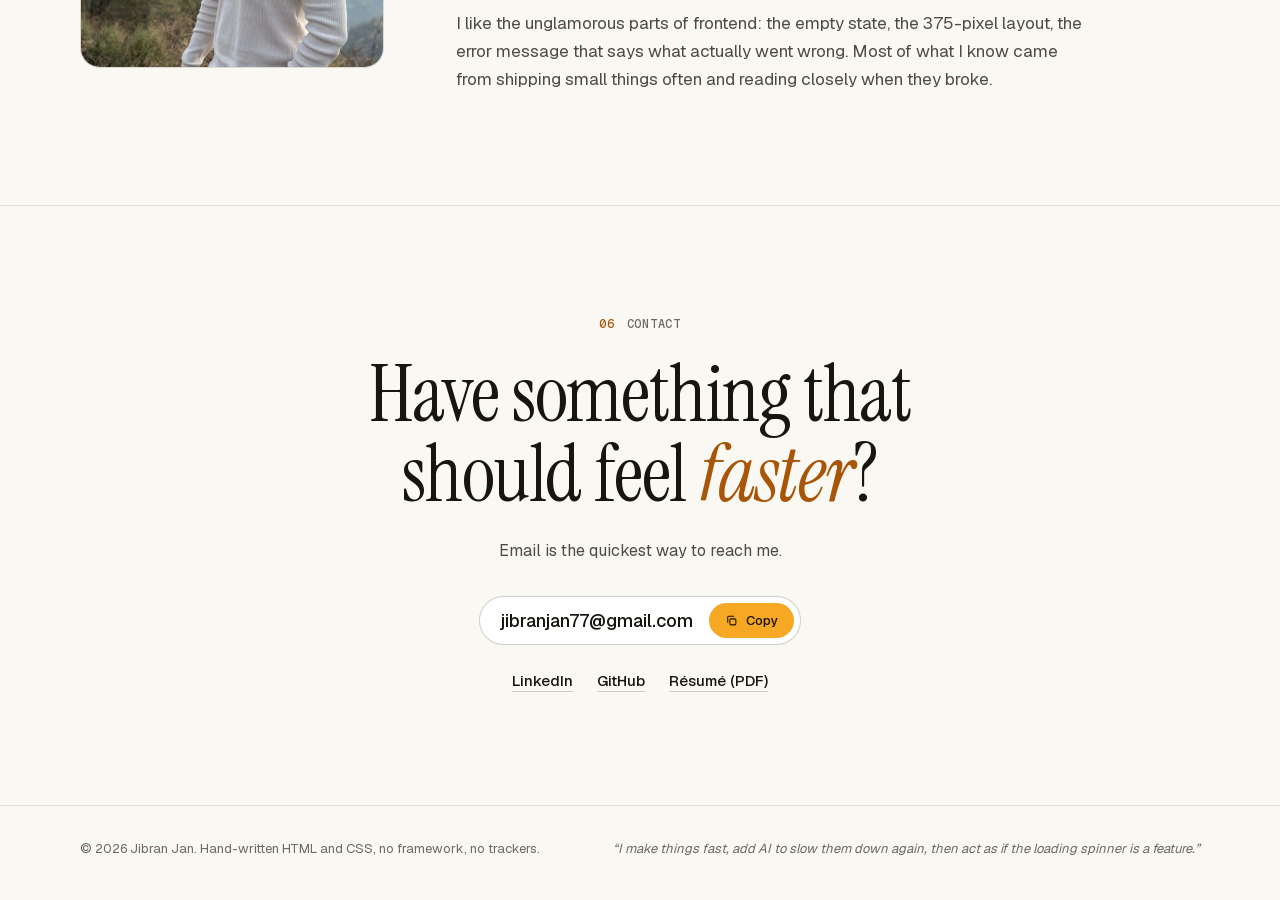
==== commit 2c255cb7: "Feature the resume matching work and move to the new address - Lead the work section with the resume" ====
--- a/index.html
+++ b/index.html
@@ -6,7 +6,7 @@
     <title>Jibran Jan | Frontend Engineer</title>
     <meta name="description" content="Jibran Jan is a frontend engineer in Bengaluru building React and TypeScript interfaces for Equip and AutoProctor: product UI, web performance and design systems.">
     <meta name="author" content="Jibran Jan">
-    <link rel="canonical" href="https://jibranjan.github.io/Portfolio./">
+    <link rel="canonical" href="https://jibranjan.github.io/portfolio/">
 
     <meta name="theme-color" content="#faf8f3" media="(prefers-color-scheme: light)">
     <meta name="theme-color" content="#0c0c0d" media="(prefers-color-scheme: dark)">
@@ -14,8 +14,8 @@
     <meta property="og:type" content="website">
     <meta property="og:title" content="Jibran Jan | Frontend Engineer">
     <meta property="og:description" content="React and TypeScript interfaces that load fast and read clearly. Product UI, web performance and design systems.">
-    <meta property="og:url" content="https://jibranjan.github.io/Portfolio./">
-    <meta property="og:image" content="https://jibranjan.github.io/Portfolio./og.png">
+    <meta property="og:url" content="https://jibranjan.github.io/portfolio/">
+    <meta property="og:image" content="https://jibranjan.github.io/portfolio/og.png">
     <meta property="og:image:width" content="1200">
     <meta property="og:image:height" content="630">
     <meta name="twitter:card" content="summary_large_image">
@@ -46,8 +46,8 @@
         "@type": "Person",
         "name": "Jibran Jan",
         "jobTitle": "Frontend Engineer",
-        "url": "https://jibranjan.github.io/Portfolio./",
-        "image": "https://jibranjan.github.io/Portfolio./assets/img/jibran.webp",
+        "url": "https://jibranjan.github.io/portfolio/",
+        "image": "https://jibranjan.github.io/portfolio/assets/img/jibran.webp",
         "address": { "@type": "PostalAddress", "addressLocality": "Bengaluru", "addressCountry": "IN" },
         "worksFor": { "@type": "Organization", "name": "Equip", "url": "https://equip.co/" },
         "sameAs": ["https://www.linkedin.com/in/jibran-jan/", "https://github.com/jibranjan"],
@@ -159,6 +159,53 @@
           </header>
 
           <div class="bento">
+            <article class="card card--feature reveal">
+              <div class="card__body">
+                <p class="card__meta"><span class="card__status">In progress</span> Hardest problem so far / Equip / 2026</p>
+                <h3>Candidates were landing on the wrong company and college. I found out why.</h3>
+                <p>
+                  The résumé parser was reading names correctly. The matching step after it was not: it attached
+                  candidates to look-alike companies, left others blank, and created duplicates. I traced the
+                  fault through three import paths that each scored names differently, and showed with real
+                  cases that no similarity cutoff could ever separate the right matches from the wrong ones.
+                </p>
+                <p>
+                  I documented twelve distinct failures, designed eight fixes, and am now replacing the scoring
+                  with a single matcher that compares whole words, proven against the same test résumés before
+                  and after.
+                </p>
+                <ul class="feature__stats">
+                  <li><strong>12</strong><span>failures documented</span></li>
+                  <li><strong>3</strong><span>import paths unified</span></li>
+                  <li><strong>8</strong><span>fixes designed</span></li>
+                </ul>
+                <div class="card__foot">
+                  <ul class="tags">
+                    <li>Root-cause analysis</li>
+                    <li>Entity matching</li>
+                    <li>Python</li>
+                    <li>Test set</li>
+                  </ul>
+                </div>
+              </div>
+              <div class="card__art" aria-hidden="true">
+                <div class="match">
+                  <div class="match__head"><span>Résumé says</span><span>Matched to</span></div>
+                  <div class="match__row">
+                    <span>Univ. of Miami</span>
+                    <span><s>Miami University of Ohio</s><b>University of Miami</b></span>
+                  </div>
+                  <div class="match__row">
+                    <span>Delhi University</span>
+                    <span><s>National Law University Delhi</s><b>Delhi University</b></span>
+                  </div>
+                  <div class="match__row">
+                    <span>BITS Pilani</span>
+                    <span><s>No match</s><b>BITS Pilani</b></span>
+                  </div>
+                </div>
+              </div>
+            </article>
             <article class="card card--wide reveal">
               <div class="card__art" aria-hidden="true">
                 <div class="diff">
@@ -379,26 +426,6 @@
                 </div>
               </div>
             </article>
-
-            <article class="card card--full reveal">
-              <div class="card__body">
-                <p class="card__meta"><span class="card__status">In progress</span> Data quality / Equip / 2026</p>
-                <h3>Filing résumé names under the right company and college</h3>
-                <p>
-                  The parser read names correctly, but a letter-similarity score then filed them under look-alikes,
-                  so "Univ. of Miami" missed "University of Miami". I traced it to three import paths with three
-                  different cutoffs, wrote up twelve issues with real examples, and am replacing the score with one
-                  matcher that compares whole words, measured before and after on the same set of test résumés.
-                </p>
-                <div class="card__foot">
-                  <ul class="tags">
-                    <li>Investigation</li>
-                    <li>Matching rules</li>
-                    <li>Before and after tests</li>
-                  </ul>
-                </div>
-              </div>
-            </article>
           </div>
         </div>
       </section>
@@ -433,6 +460,14 @@
                 <li>Rebuilt the recruiter team and profile screens, and moved older jQuery pages to plain JavaScript.</li>
                 <li>Joined full-time when the internship ended.</li>
               </ul>
+            </div>
+          </article>
+
+          <article class="xp reveal">
+            <p class="xp__when">2020 to 2024</p>
+            <div>
+              <h3>B.Tech, Computer Science</h3>
+              <p class="xp__org">Rayat Bahra University, Mohali</p>
             </div>
           </article>
         </div>
--- a/assets/css/styles.css
+++ b/assets/css/styles.css
@@ -537,12 +537,95 @@
   grid-column: span 5;
 }
 
-.card--full {
+.card--feature {
+  display: grid;
   grid-column: 1 / -1;
-}
-
-.card--full .card__body > p:not(.card__meta) {
-  max-width: 52rem;
+  grid-template-columns: minmax(0, 1.15fr) minmax(0, 1fr);
+  border-color: var(--line-strong);
+}
+
+.card--feature .card__body {
+  gap: 1rem;
+  padding: clamp(1.5rem, 3vw, 2.5rem);
+}
+
+.card.card--feature h3 {
+  font-size: clamp(1.875rem, 3.4vw, 2.75rem);
+  line-height: 1.05;
+}
+
+.card--feature .card__art {
+  height: auto;
+  border-bottom: 0;
+  border-left: 1px solid var(--line);
+}
+
+.feature__stats {
+  display: flex;
+  gap: 2rem;
+  padding-top: 0.5rem;
+}
+
+.feature__stats strong {
+  display: block;
+  font: 400 2.25rem/1 var(--font-serif);
+  color: var(--accent);
+}
+
+.feature__stats span {
+  font-size: 0.8125rem;
+  color: var(--ink-3);
+}
+
+.match {
+  width: 100%;
+  max-width: 26rem;
+  overflow: hidden;
+  border: 1px solid var(--line);
+  border-radius: 0.75rem;
+  background: var(--surface);
+  font-size: 0.8125rem;
+  line-height: 1.35;
+  box-shadow: 0 18px 36px -24px var(--shadow);
+}
+
+.match__head,
+.match__row {
+  display: grid;
+  grid-template-columns: 0.8fr 1.2fr;
+  gap: 1rem;
+  padding: 0.75rem 1rem;
+}
+
+.match__head {
+  border-bottom: 1px solid var(--line);
+  font: 500 0.625rem/1.4 var(--font-mono);
+  letter-spacing: 0.06em;
+  text-transform: uppercase;
+  color: var(--ink-3);
+}
+
+.match__row + .match__row {
+  border-top: 1px solid var(--line);
+}
+
+.match__row > span:first-child {
+  color: var(--ink);
+}
+
+.match__row s,
+.match__row b {
+  display: block;
+  font-weight: 500;
+}
+
+.match__row s {
+  color: var(--del);
+}
+
+.match__row b {
+  margin-top: 0.2rem;
+  color: var(--add);
 }
 
 .card__status {
@@ -1274,9 +1357,18 @@
 @media (max-width: 60rem) {
   .card,
   .card--wide,
-  .card--narrow,
-  .card--full {
+  .card--narrow {
     grid-column: span 12;
+  }
+
+  .card--feature {
+    grid-template-columns: 1fr;
+  }
+
+  .card--feature .card__art {
+    padding: 1.5rem;
+    border-top: 1px solid var(--line);
+    border-left: 0;
   }
 
   .principles {
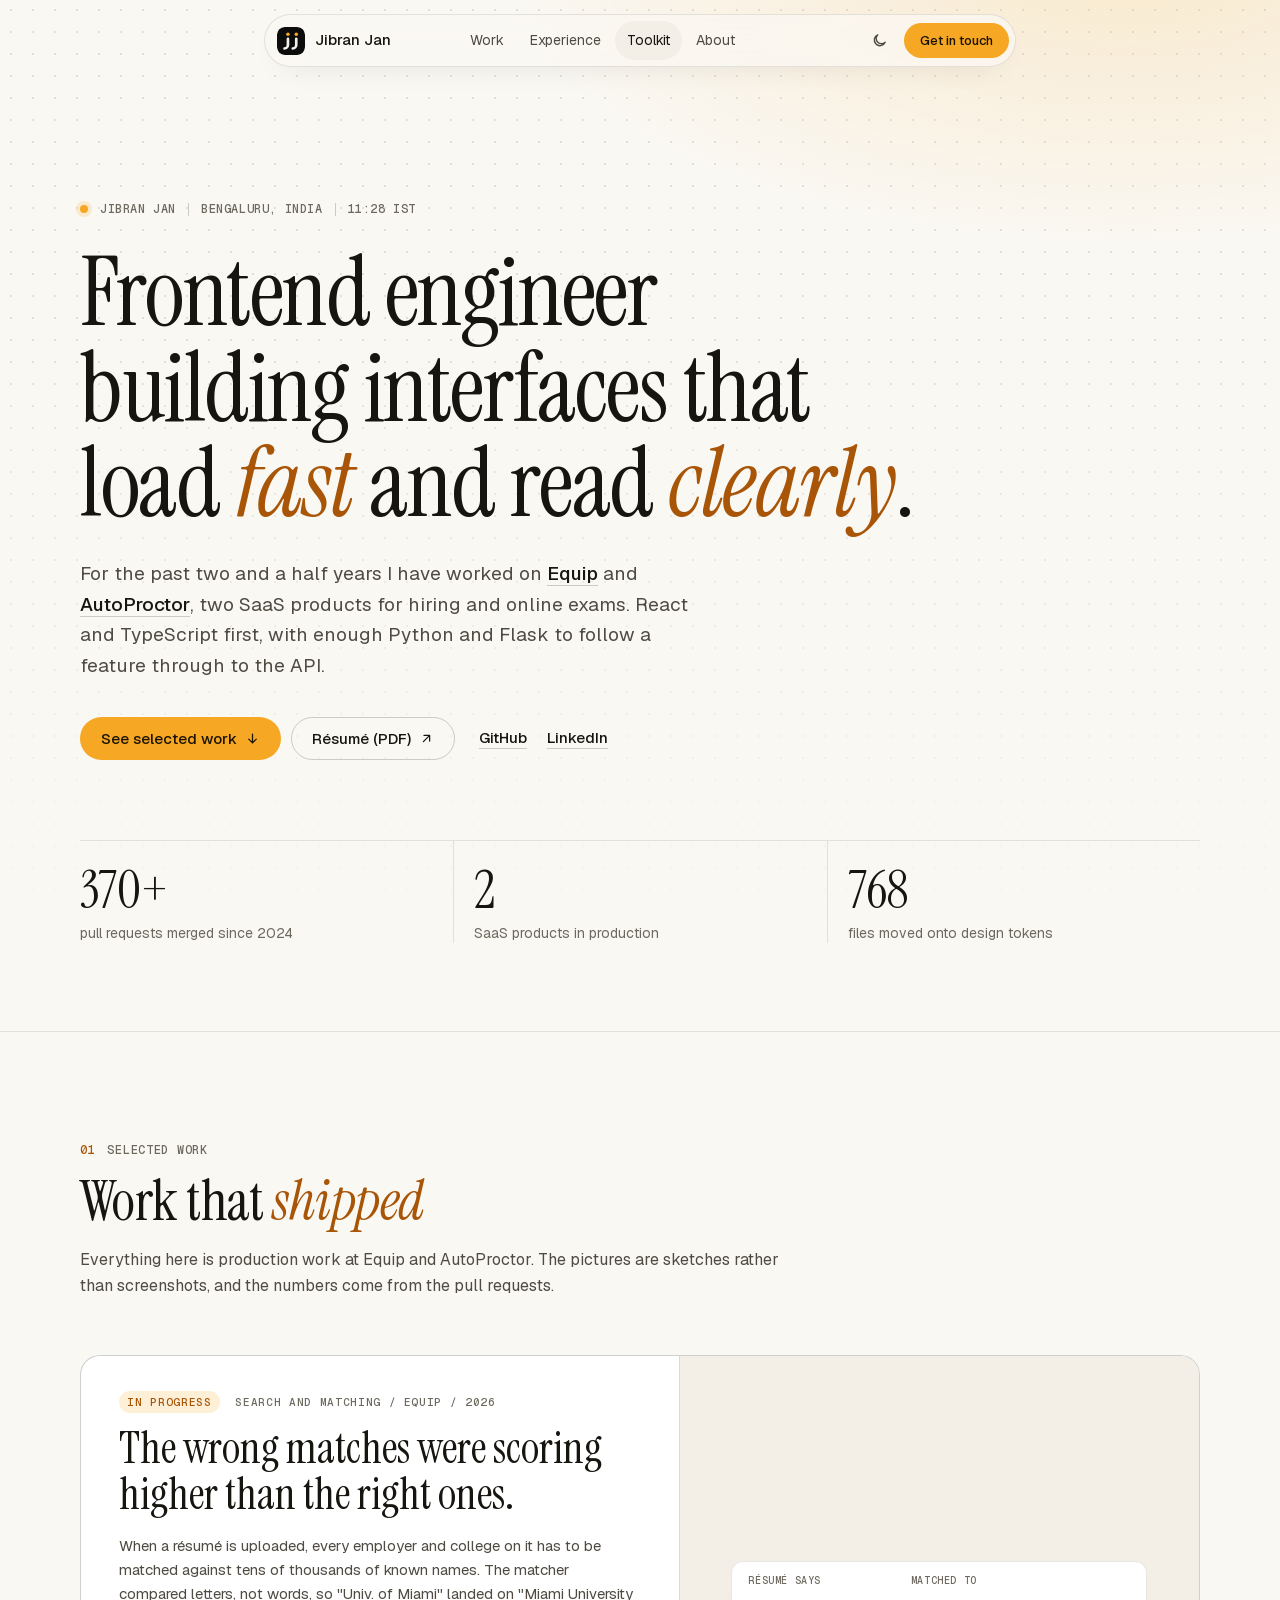
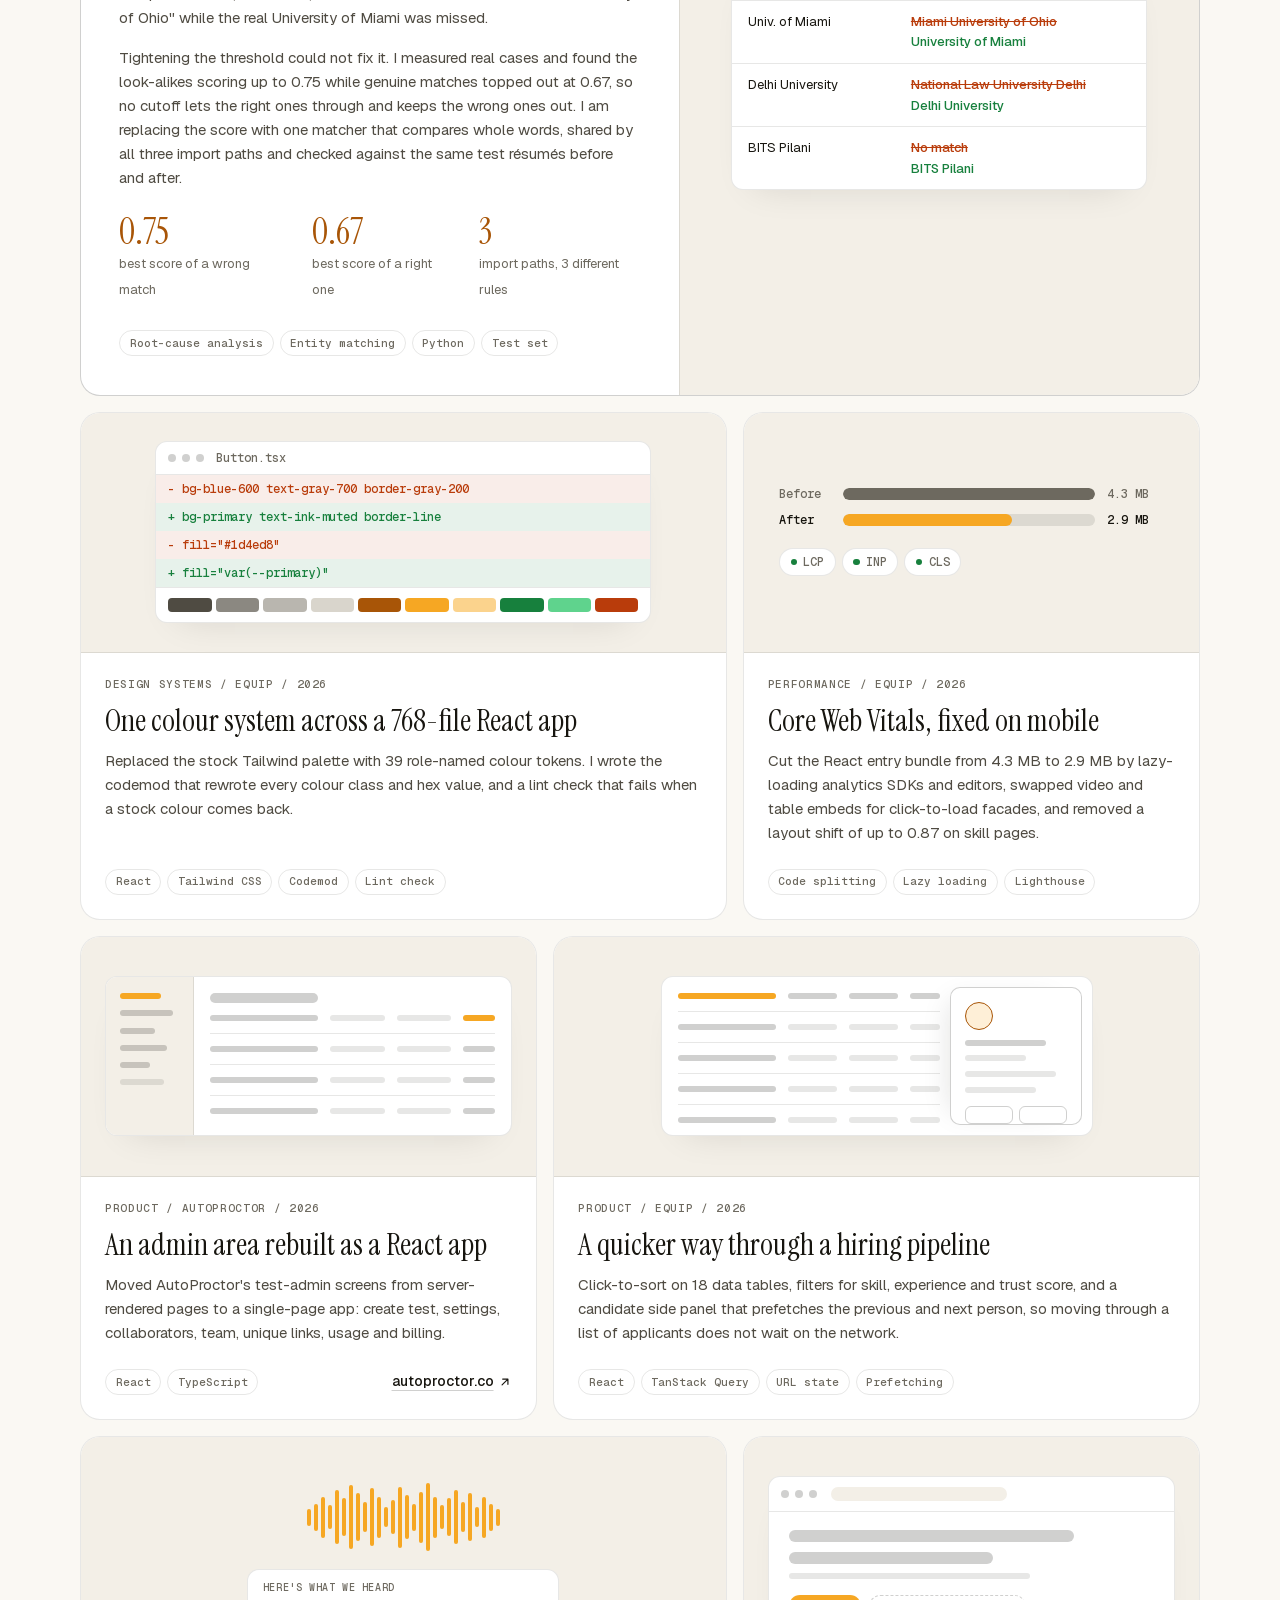
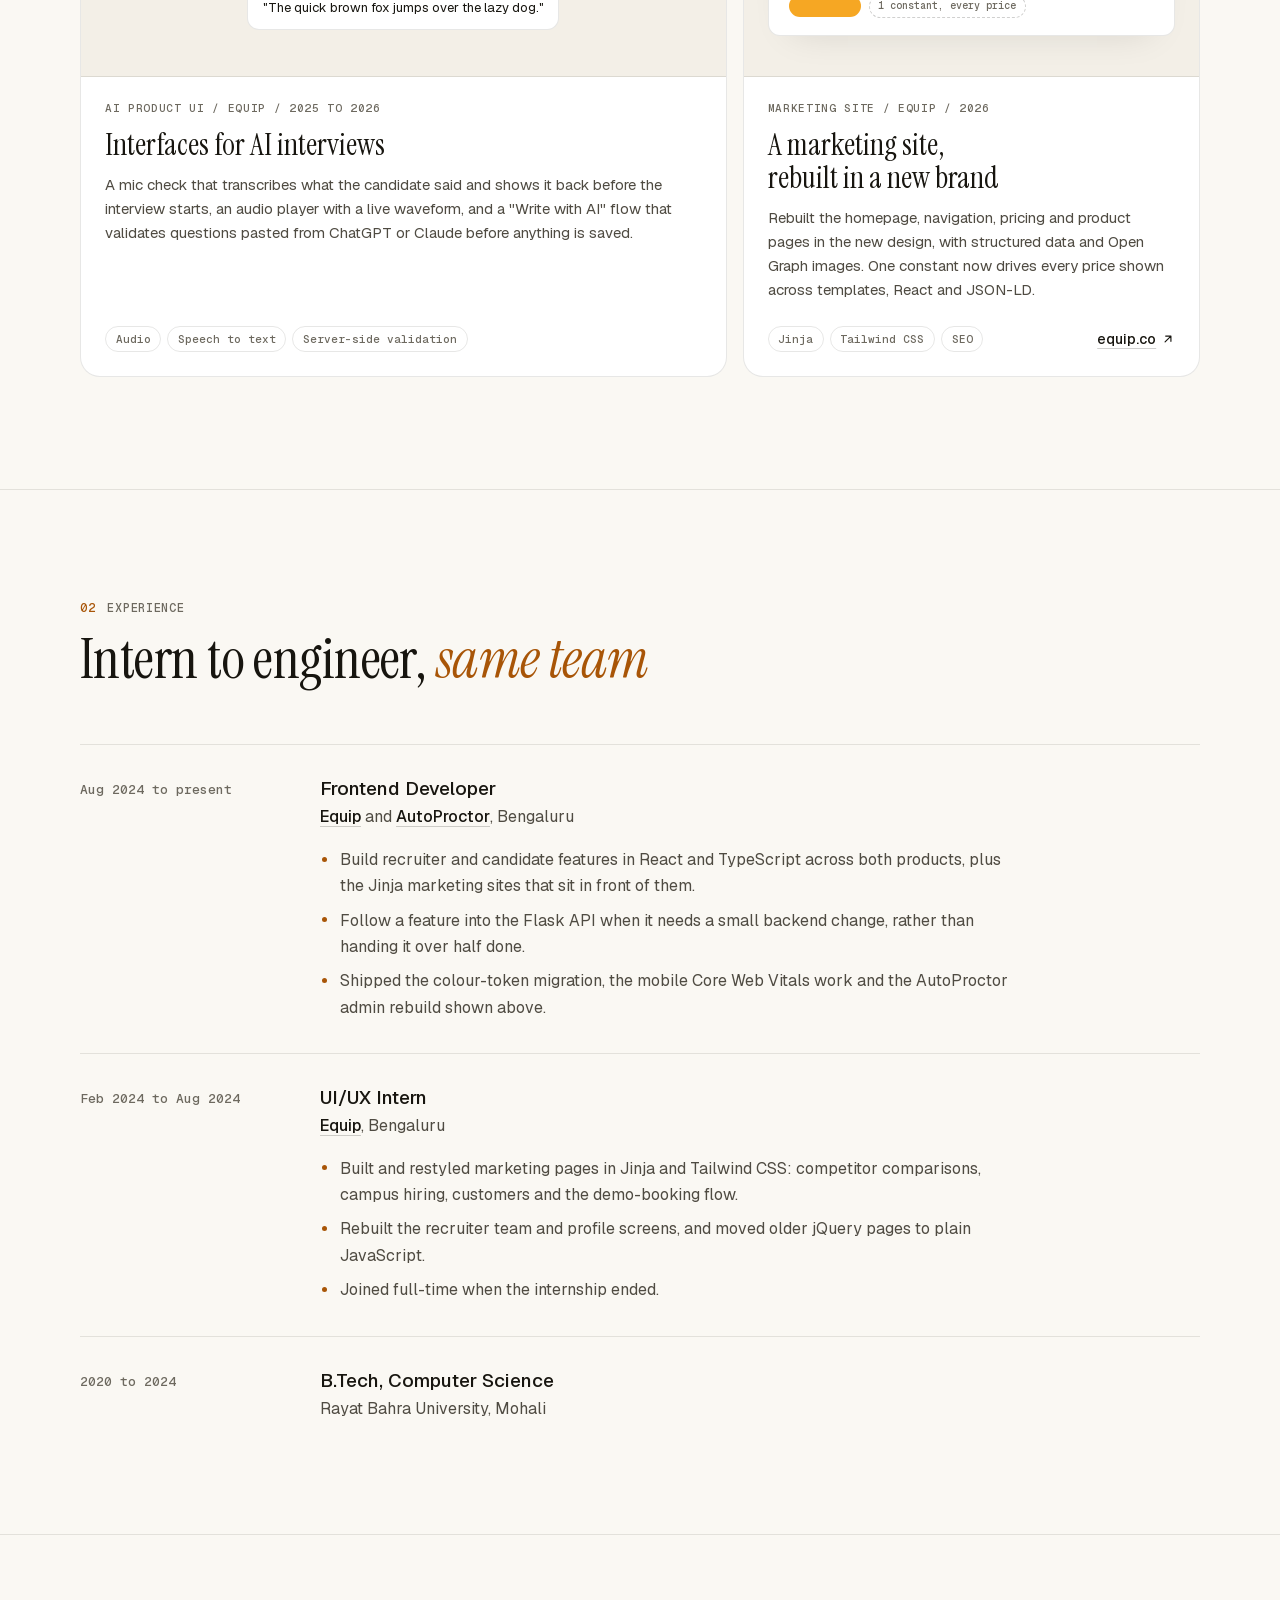
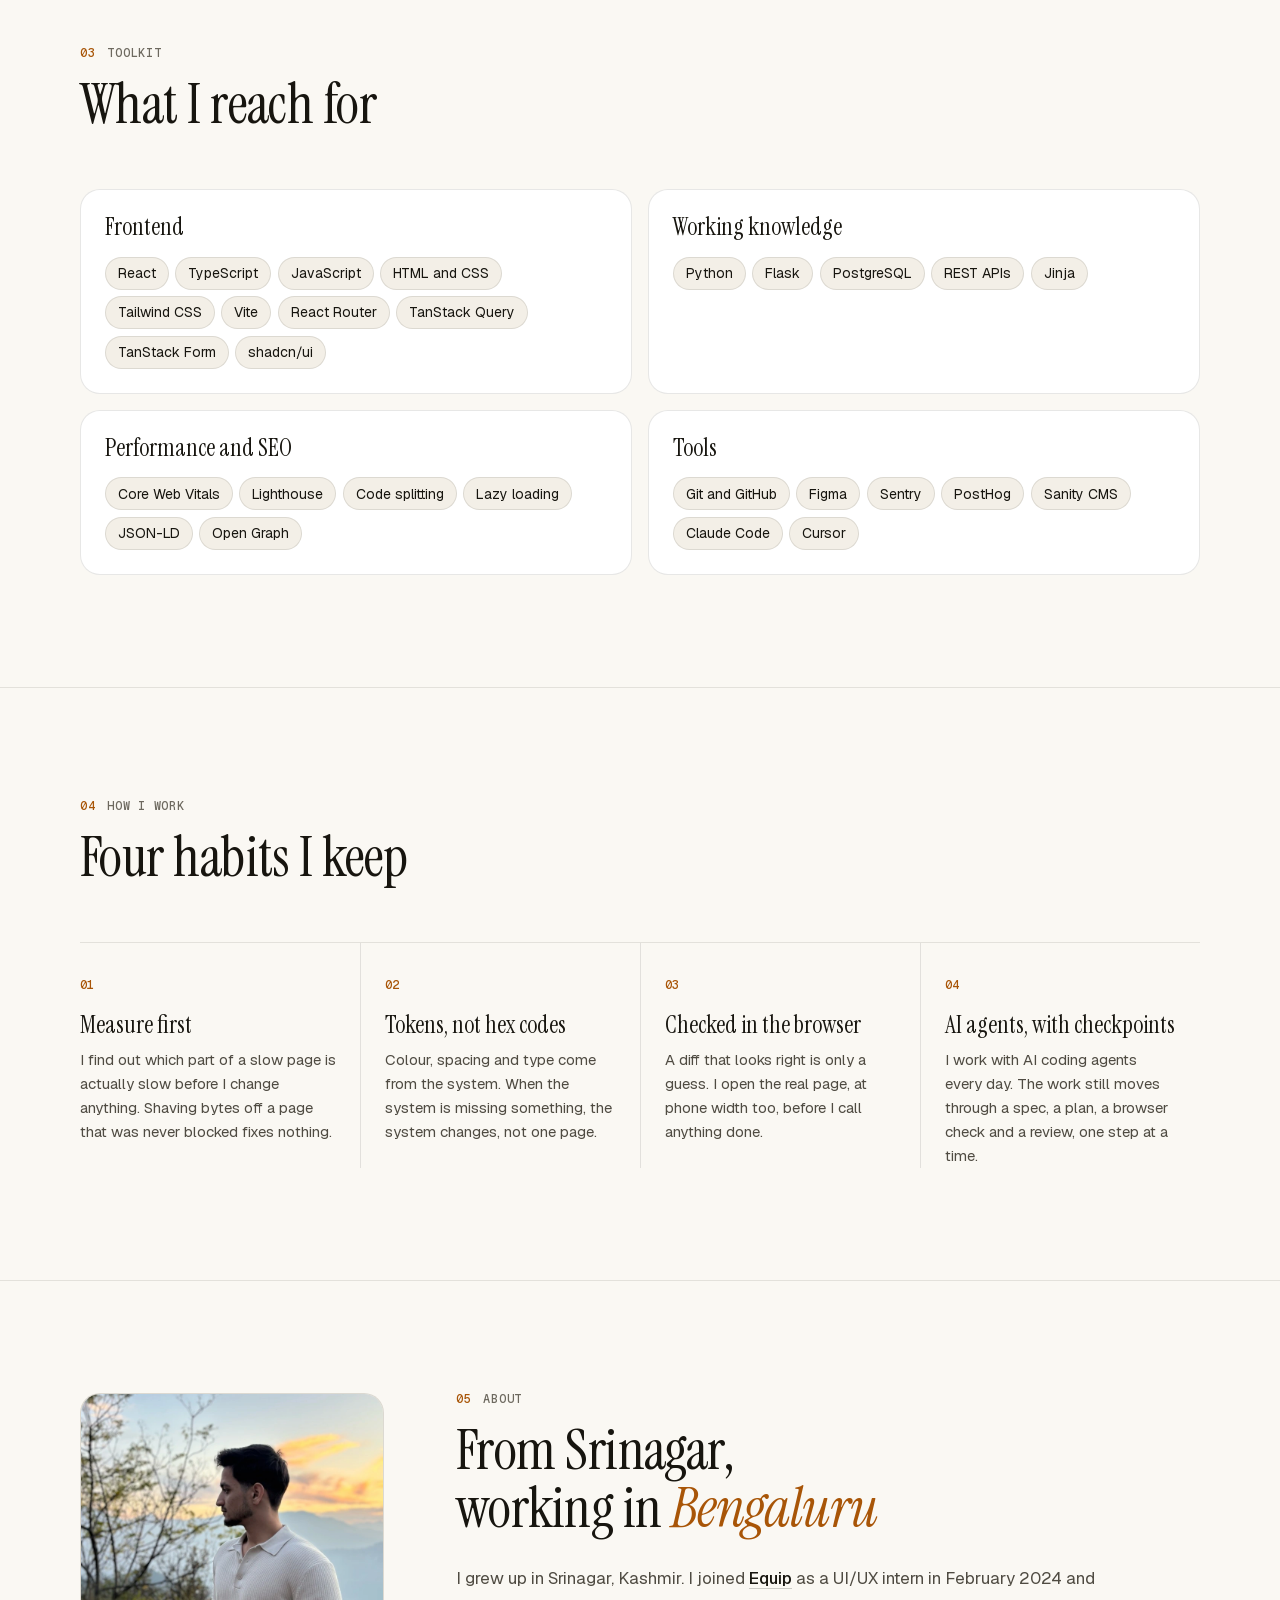
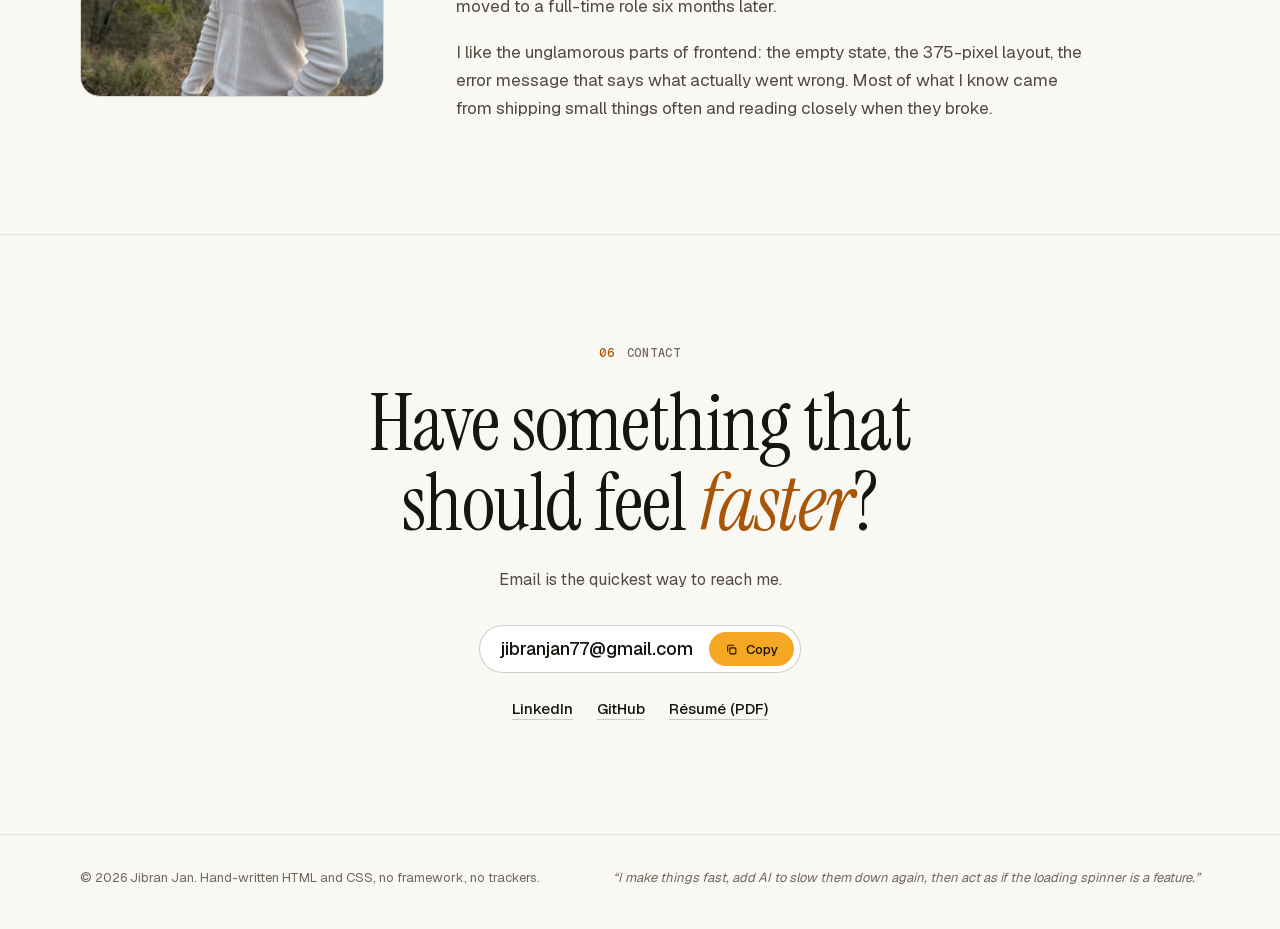
==== commit e06e92af: "Drop the bundle-size stat and reframe the matching card around its finding Co-Authored-By: Claude Fa" ====
--- a/index.html
+++ b/index.html
@@ -142,7 +142,6 @@
             <li><strong>370+</strong><span>pull requests merged since 2024</span></li>
             <li><strong>2</strong><span>SaaS products in production</span></li>
             <li><strong>768</strong><span>files moved onto design tokens</span></li>
-            <li><strong>1.4 MB</strong><span>cut from the main React bundle</span></li>
           </ul>
         </div>
       </section>
@@ -161,23 +160,24 @@
           <div class="bento">
             <article class="card card--feature reveal">
               <div class="card__body">
-                <p class="card__meta"><span class="card__status">In progress</span> Hardest problem so far / Equip / 2026</p>
-                <h3>Candidates were landing on the wrong company and college. I found out why.</h3>
-                <p>
-                  The résumé parser was reading names correctly. The matching step after it was not: it attached
-                  candidates to look-alike companies, left others blank, and created duplicates. I traced the
-                  fault through three import paths that each scored names differently, and showed with real
-                  cases that no similarity cutoff could ever separate the right matches from the wrong ones.
-                </p>
-                <p>
-                  I documented twelve distinct failures, designed eight fixes, and am now replacing the scoring
-                  with a single matcher that compares whole words, proven against the same test résumés before
+                <p class="card__meta"><span class="card__status">In progress</span> Search and matching / Equip / 2026</p>
+                <h3>The wrong matches were scoring higher than the right ones.</h3>
+                <p>
+                  When a résumé is uploaded, every employer and college on it has to be matched against tens of
+                  thousands of known names. The matcher compared letters, not words, so "Univ. of Miami" landed
+                  on "Miami University of Ohio" while the real University of Miami was missed.
+                </p>
+                <p>
+                  Tightening the threshold could not fix it. I measured real cases and found the look-alikes
+                  scoring up to 0.75 while genuine matches topped out at 0.67, so no cutoff lets the right ones
+                  through and keeps the wrong ones out. I am replacing the score with one matcher that compares
+                  whole words, shared by all three import paths and checked against the same test résumés before
                   and after.
                 </p>
                 <ul class="feature__stats">
-                  <li><strong>12</strong><span>failures documented</span></li>
-                  <li><strong>3</strong><span>import paths unified</span></li>
-                  <li><strong>8</strong><span>fixes designed</span></li>
+                  <li><strong>0.75</strong><span>best score of a wrong match</span></li>
+                  <li><strong>0.67</strong><span>best score of a right one</span></li>
+                  <li><strong>3</strong><span>import paths, 3 different rules</span></li>
                 </ul>
                 <div class="card__foot">
                   <ul class="tags">
--- a/assets/css/styles.css
+++ b/assets/css/styles.css
@@ -453,7 +453,7 @@
 
 .stats {
   display: grid;
-  grid-template-columns: repeat(4, 1fr);
+  grid-template-columns: repeat(3, 1fr);
   margin-top: clamp(3rem, 7vw, 5rem);
   border-top: 1px solid var(--line);
 }
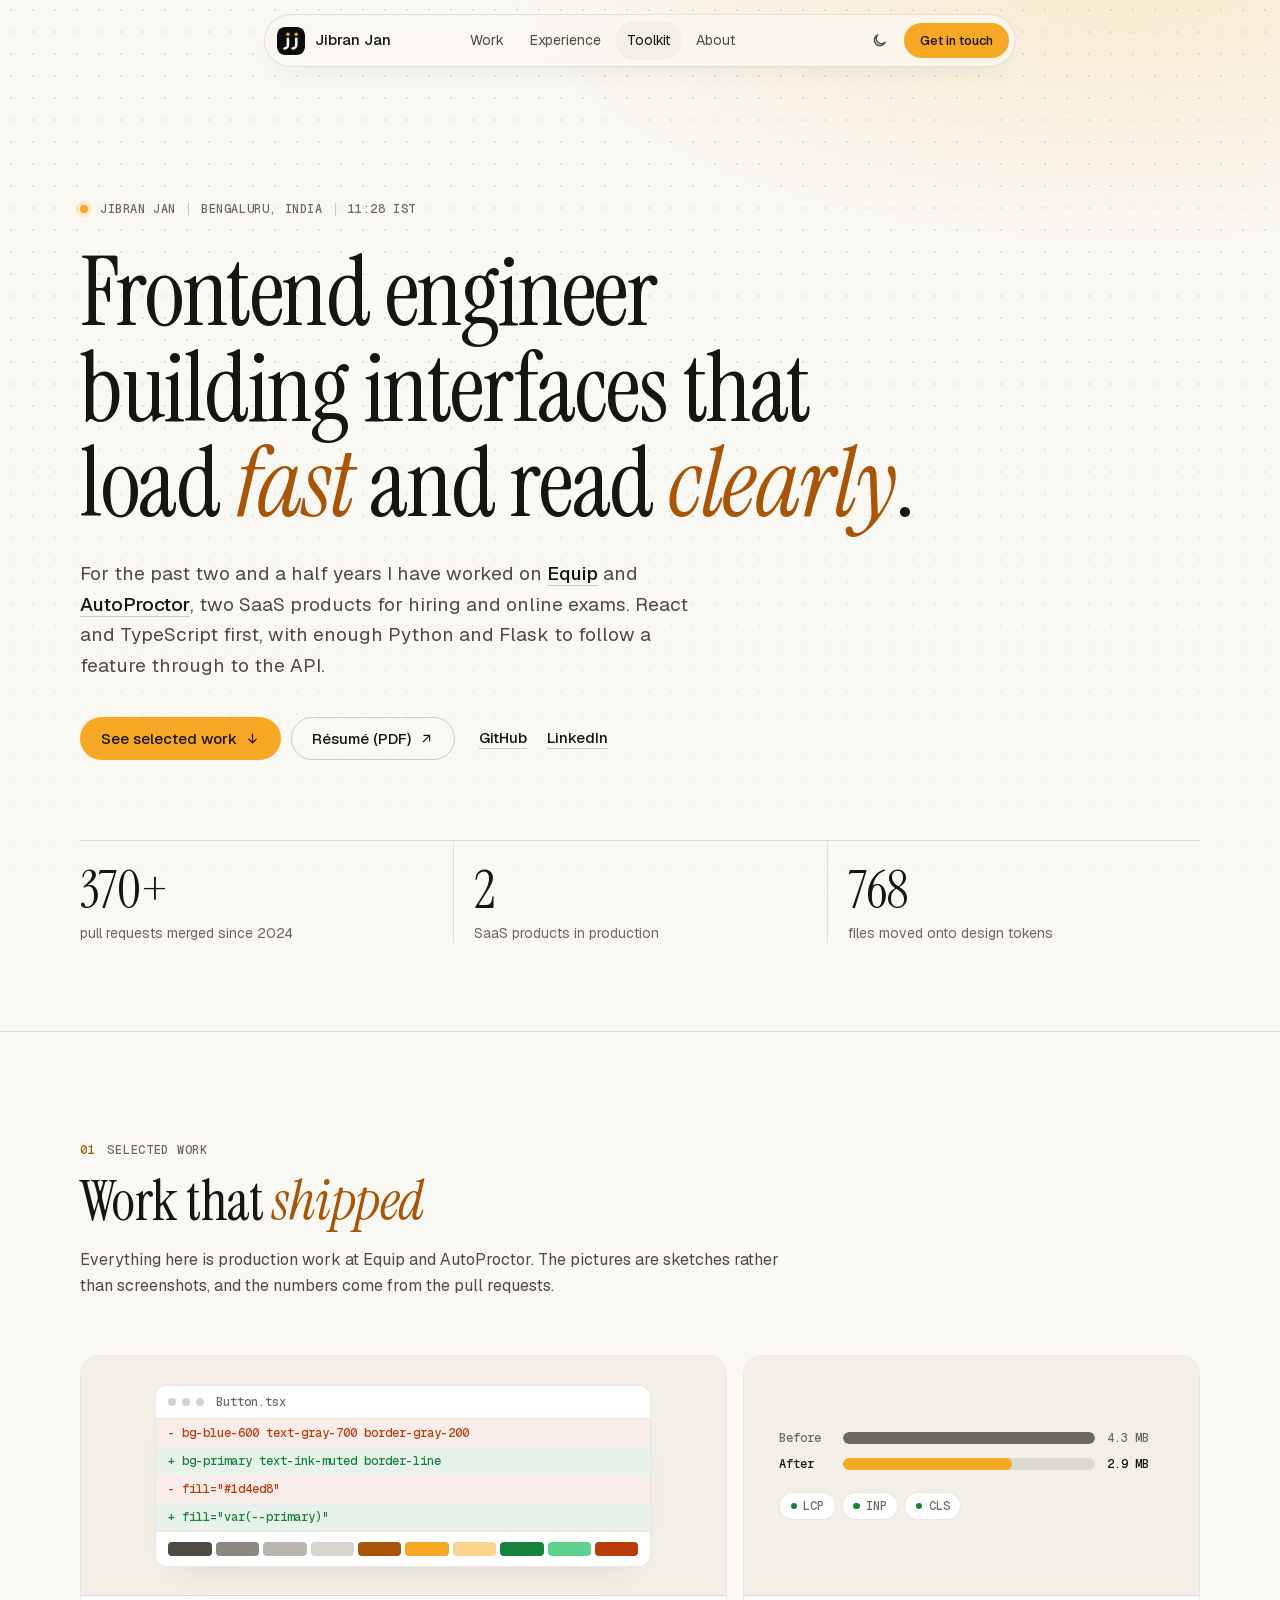
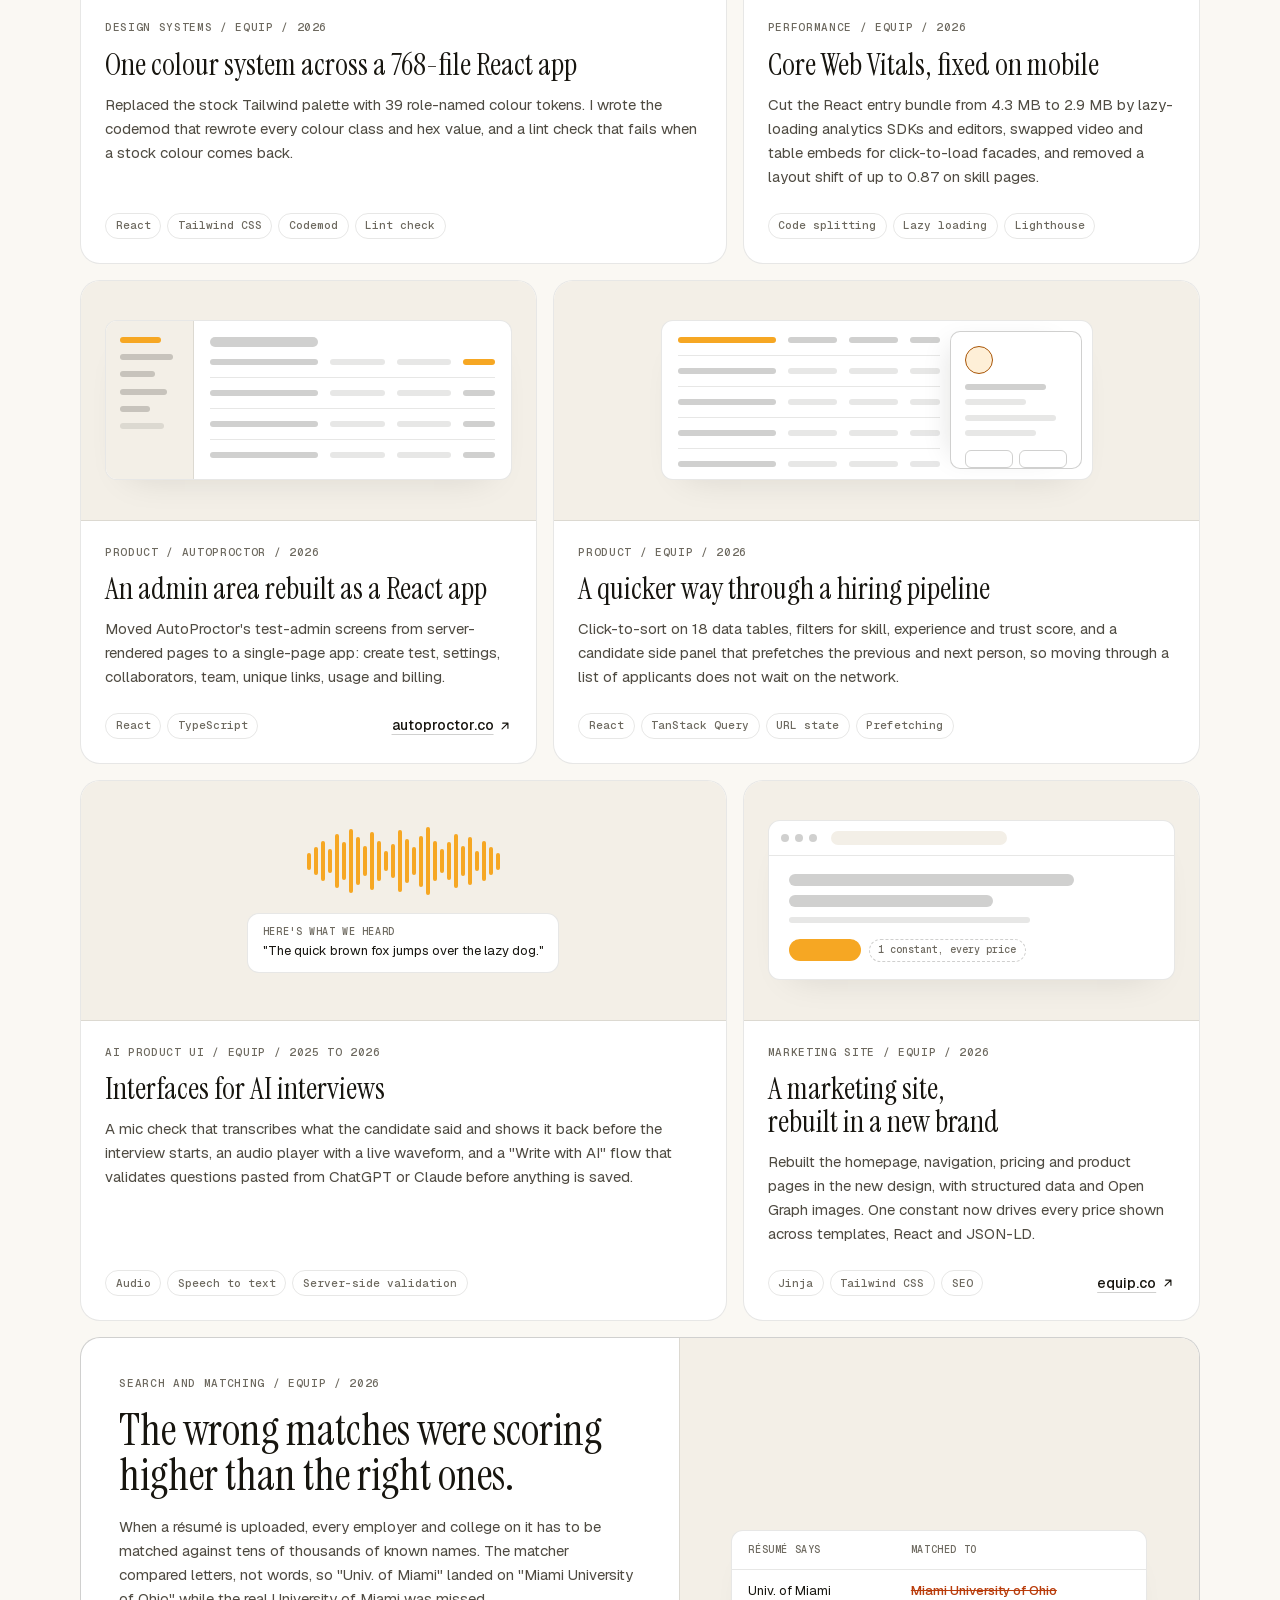
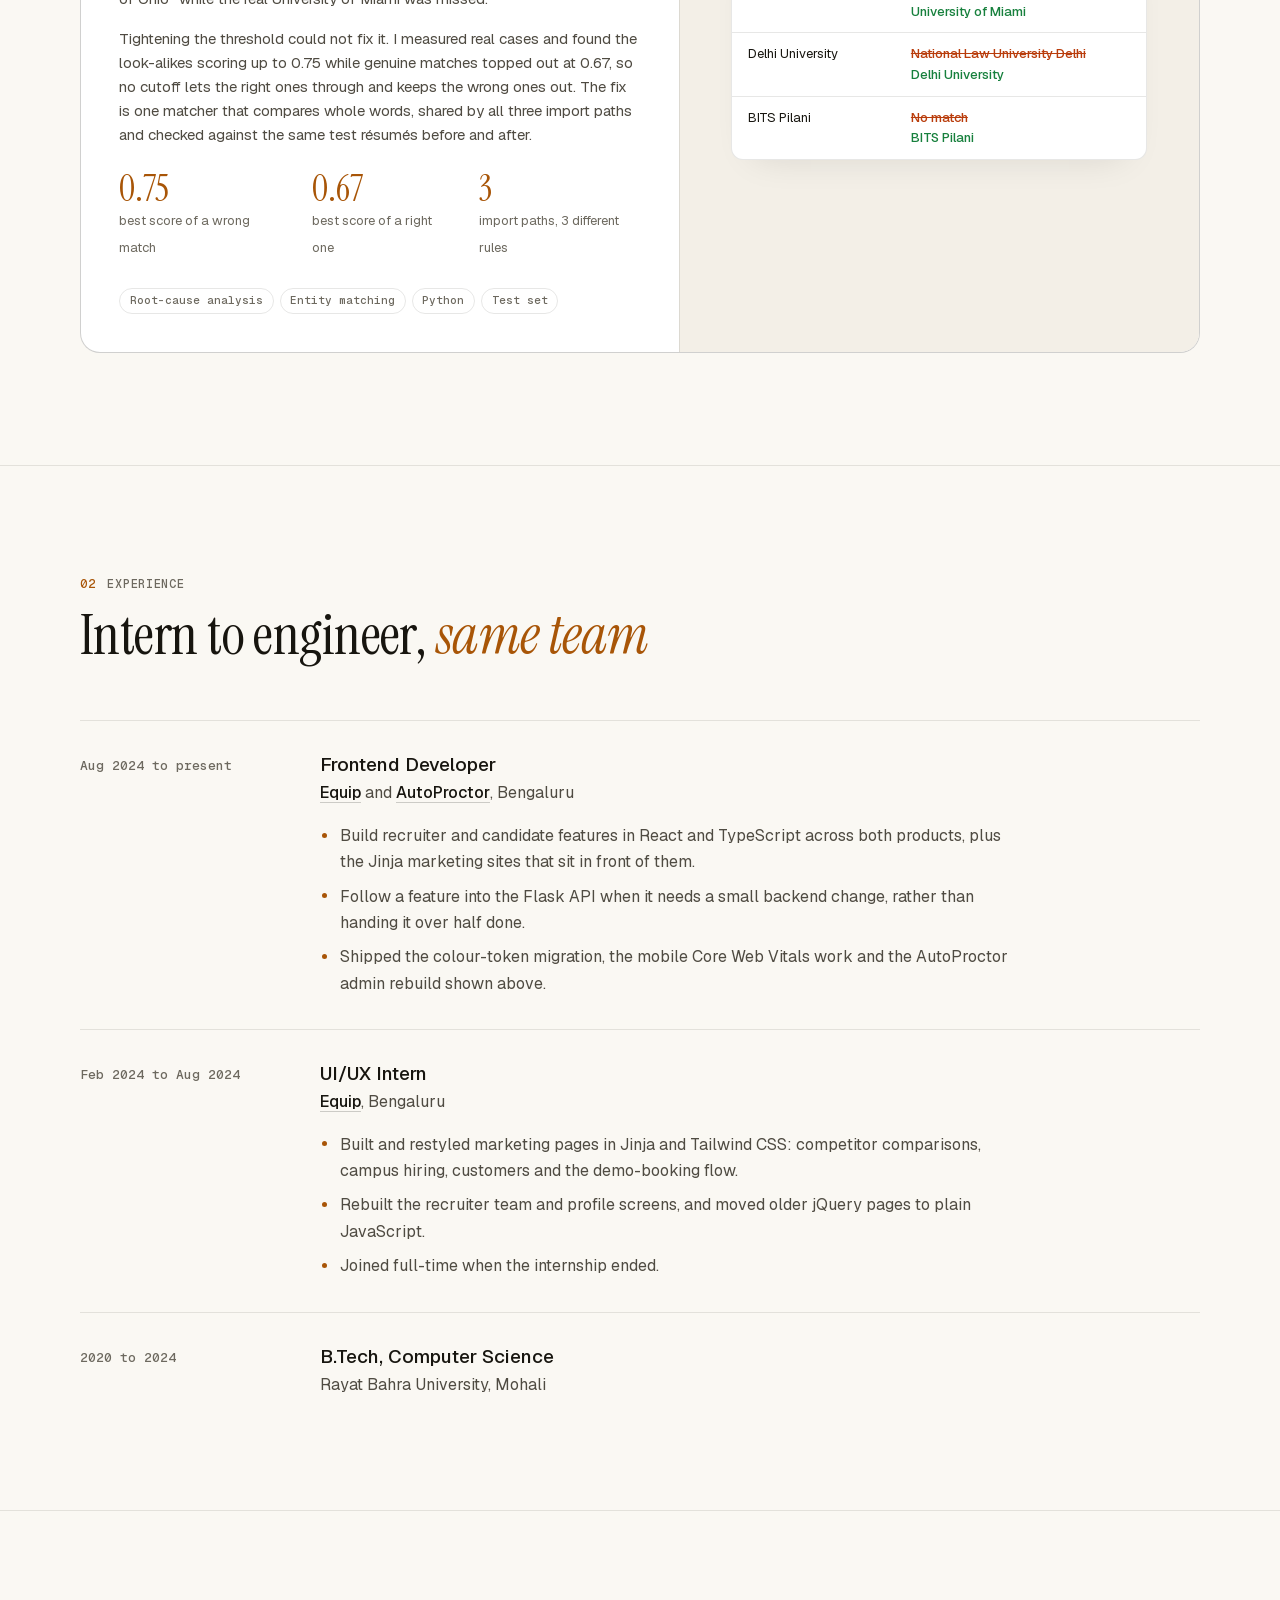
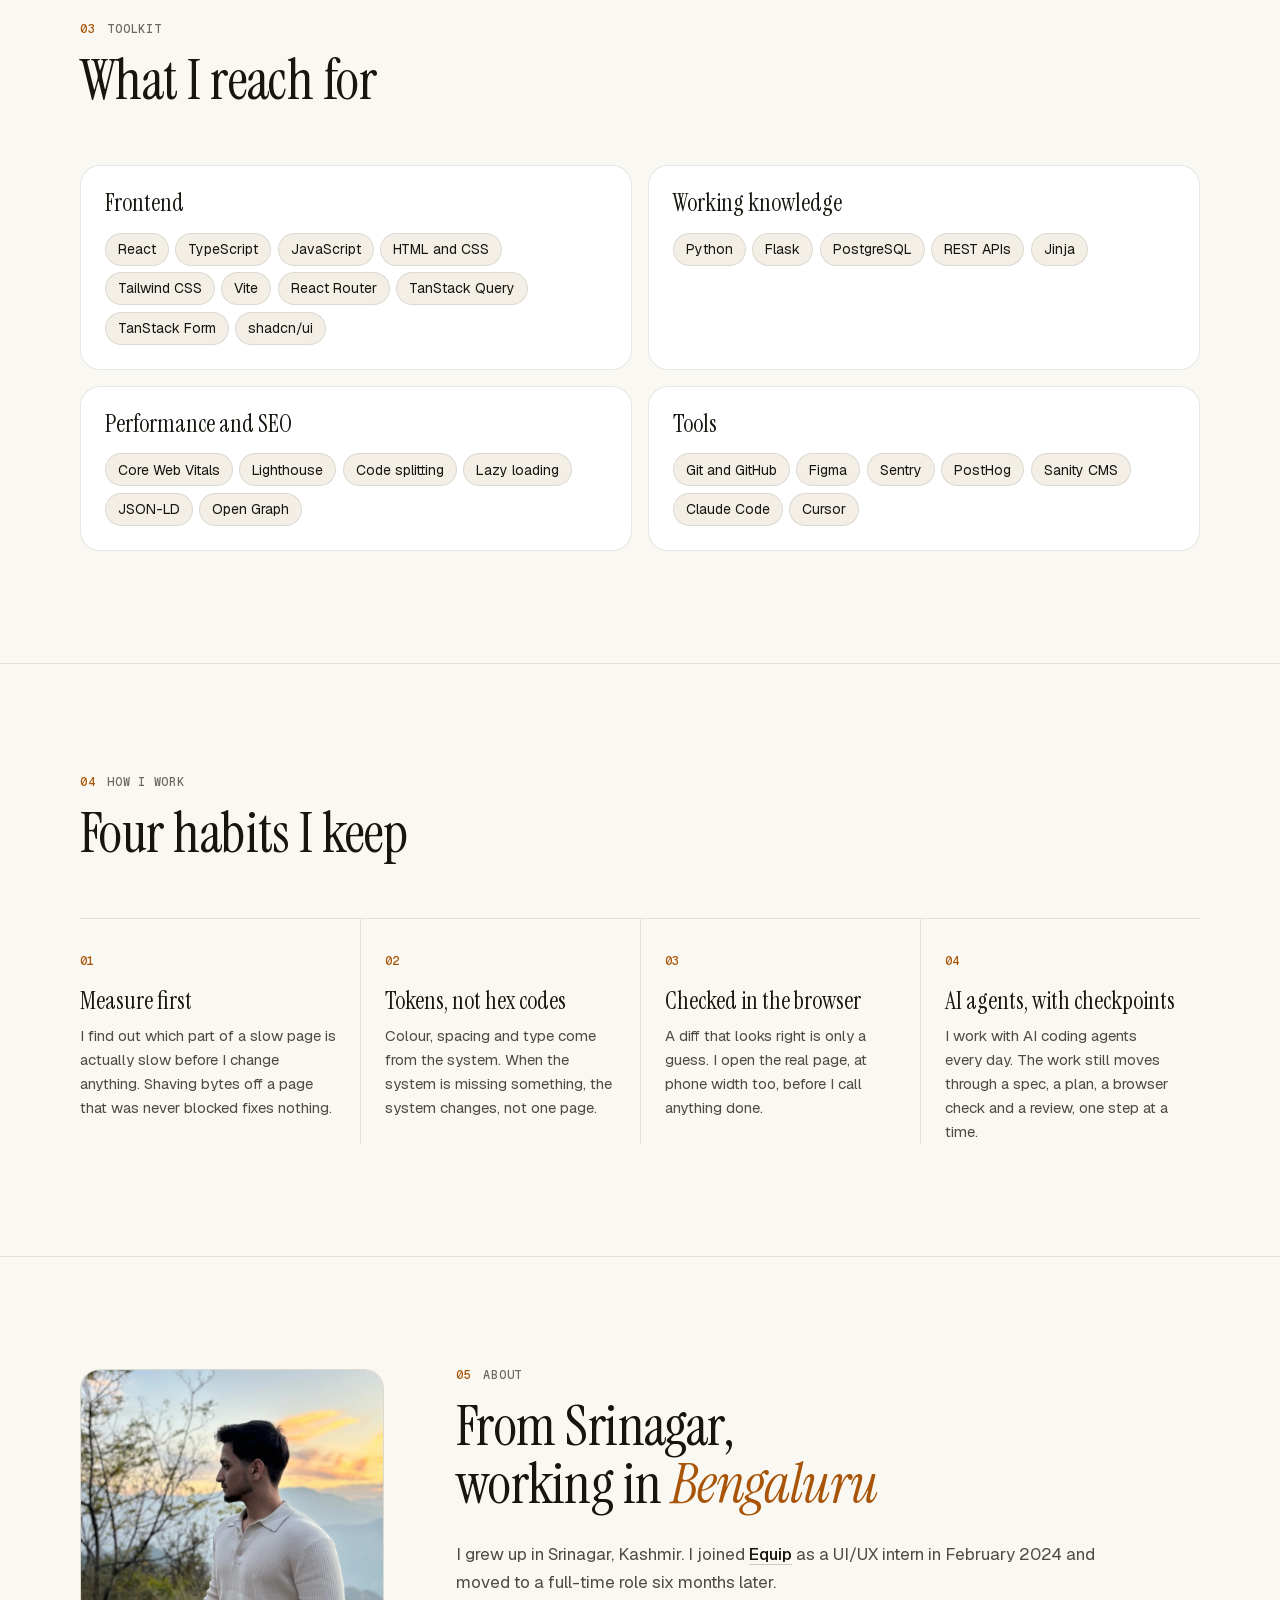
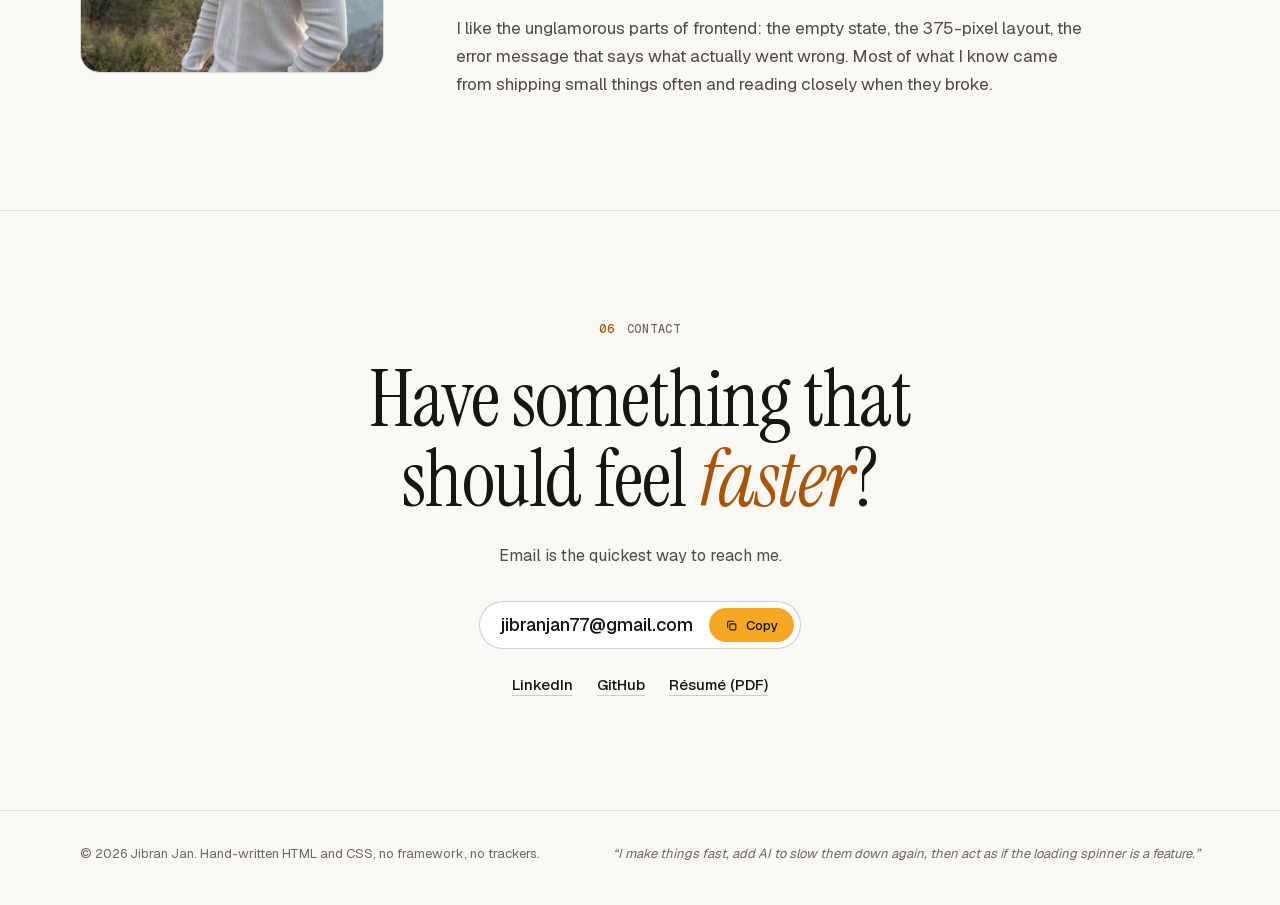
==== commit 806ce7bf: "Move the matching card to the end of the work section and drop its status label Co-Authored-By: Clau" ====
--- a/index.html
+++ b/index.html
@@ -158,54 +158,6 @@
           </header>
 
           <div class="bento">
-            <article class="card card--feature reveal">
-              <div class="card__body">
-                <p class="card__meta"><span class="card__status">In progress</span> Search and matching / Equip / 2026</p>
-                <h3>The wrong matches were scoring higher than the right ones.</h3>
-                <p>
-                  When a résumé is uploaded, every employer and college on it has to be matched against tens of
-                  thousands of known names. The matcher compared letters, not words, so "Univ. of Miami" landed
-                  on "Miami University of Ohio" while the real University of Miami was missed.
-                </p>
-                <p>
-                  Tightening the threshold could not fix it. I measured real cases and found the look-alikes
-                  scoring up to 0.75 while genuine matches topped out at 0.67, so no cutoff lets the right ones
-                  through and keeps the wrong ones out. I am replacing the score with one matcher that compares
-                  whole words, shared by all three import paths and checked against the same test résumés before
-                  and after.
-                </p>
-                <ul class="feature__stats">
-                  <li><strong>0.75</strong><span>best score of a wrong match</span></li>
-                  <li><strong>0.67</strong><span>best score of a right one</span></li>
-                  <li><strong>3</strong><span>import paths, 3 different rules</span></li>
-                </ul>
-                <div class="card__foot">
-                  <ul class="tags">
-                    <li>Root-cause analysis</li>
-                    <li>Entity matching</li>
-                    <li>Python</li>
-                    <li>Test set</li>
-                  </ul>
-                </div>
-              </div>
-              <div class="card__art" aria-hidden="true">
-                <div class="match">
-                  <div class="match__head"><span>Résumé says</span><span>Matched to</span></div>
-                  <div class="match__row">
-                    <span>Univ. of Miami</span>
-                    <span><s>Miami University of Ohio</s><b>University of Miami</b></span>
-                  </div>
-                  <div class="match__row">
-                    <span>Delhi University</span>
-                    <span><s>National Law University Delhi</s><b>Delhi University</b></span>
-                  </div>
-                  <div class="match__row">
-                    <span>BITS Pilani</span>
-                    <span><s>No match</s><b>BITS Pilani</b></span>
-                  </div>
-                </div>
-              </div>
-            </article>
             <article class="card card--wide reveal">
               <div class="card__art" aria-hidden="true">
                 <div class="diff">
@@ -423,6 +375,55 @@
                     equip.co
                     <svg class="icon" aria-hidden="true"><use href="#i-arrow-up-right"/></svg>
                   </a>
+                </div>
+              </div>
+            </article>
+
+            <article class="card card--feature reveal">
+              <div class="card__body">
+                <p class="card__meta">Search and matching / Equip / 2026</p>
+                <h3>The wrong matches were scoring higher than the right ones.</h3>
+                <p>
+                  When a résumé is uploaded, every employer and college on it has to be matched against tens of
+                  thousands of known names. The matcher compared letters, not words, so "Univ. of Miami" landed
+                  on "Miami University of Ohio" while the real University of Miami was missed.
+                </p>
+                <p>
+                  Tightening the threshold could not fix it. I measured real cases and found the look-alikes
+                  scoring up to 0.75 while genuine matches topped out at 0.67, so no cutoff lets the right ones
+                  through and keeps the wrong ones out. The fix is one matcher that compares
+                  whole words, shared by all three import paths and checked against the same test résumés before
+                  and after.
+                </p>
+                <ul class="feature__stats">
+                  <li><strong>0.75</strong><span>best score of a wrong match</span></li>
+                  <li><strong>0.67</strong><span>best score of a right one</span></li>
+                  <li><strong>3</strong><span>import paths, 3 different rules</span></li>
+                </ul>
+                <div class="card__foot">
+                  <ul class="tags">
+                    <li>Root-cause analysis</li>
+                    <li>Entity matching</li>
+                    <li>Python</li>
+                    <li>Test set</li>
+                  </ul>
+                </div>
+              </div>
+              <div class="card__art" aria-hidden="true">
+                <div class="match">
+                  <div class="match__head"><span>Résumé says</span><span>Matched to</span></div>
+                  <div class="match__row">
+                    <span>Univ. of Miami</span>
+                    <span><s>Miami University of Ohio</s><b>University of Miami</b></span>
+                  </div>
+                  <div class="match__row">
+                    <span>Delhi University</span>
+                    <span><s>National Law University Delhi</s><b>Delhi University</b></span>
+                  </div>
+                  <div class="match__row">
+                    <span>BITS Pilani</span>
+                    <span><s>No match</s><b>BITS Pilani</b></span>
+                  </div>
                 </div>
               </div>
             </article>
